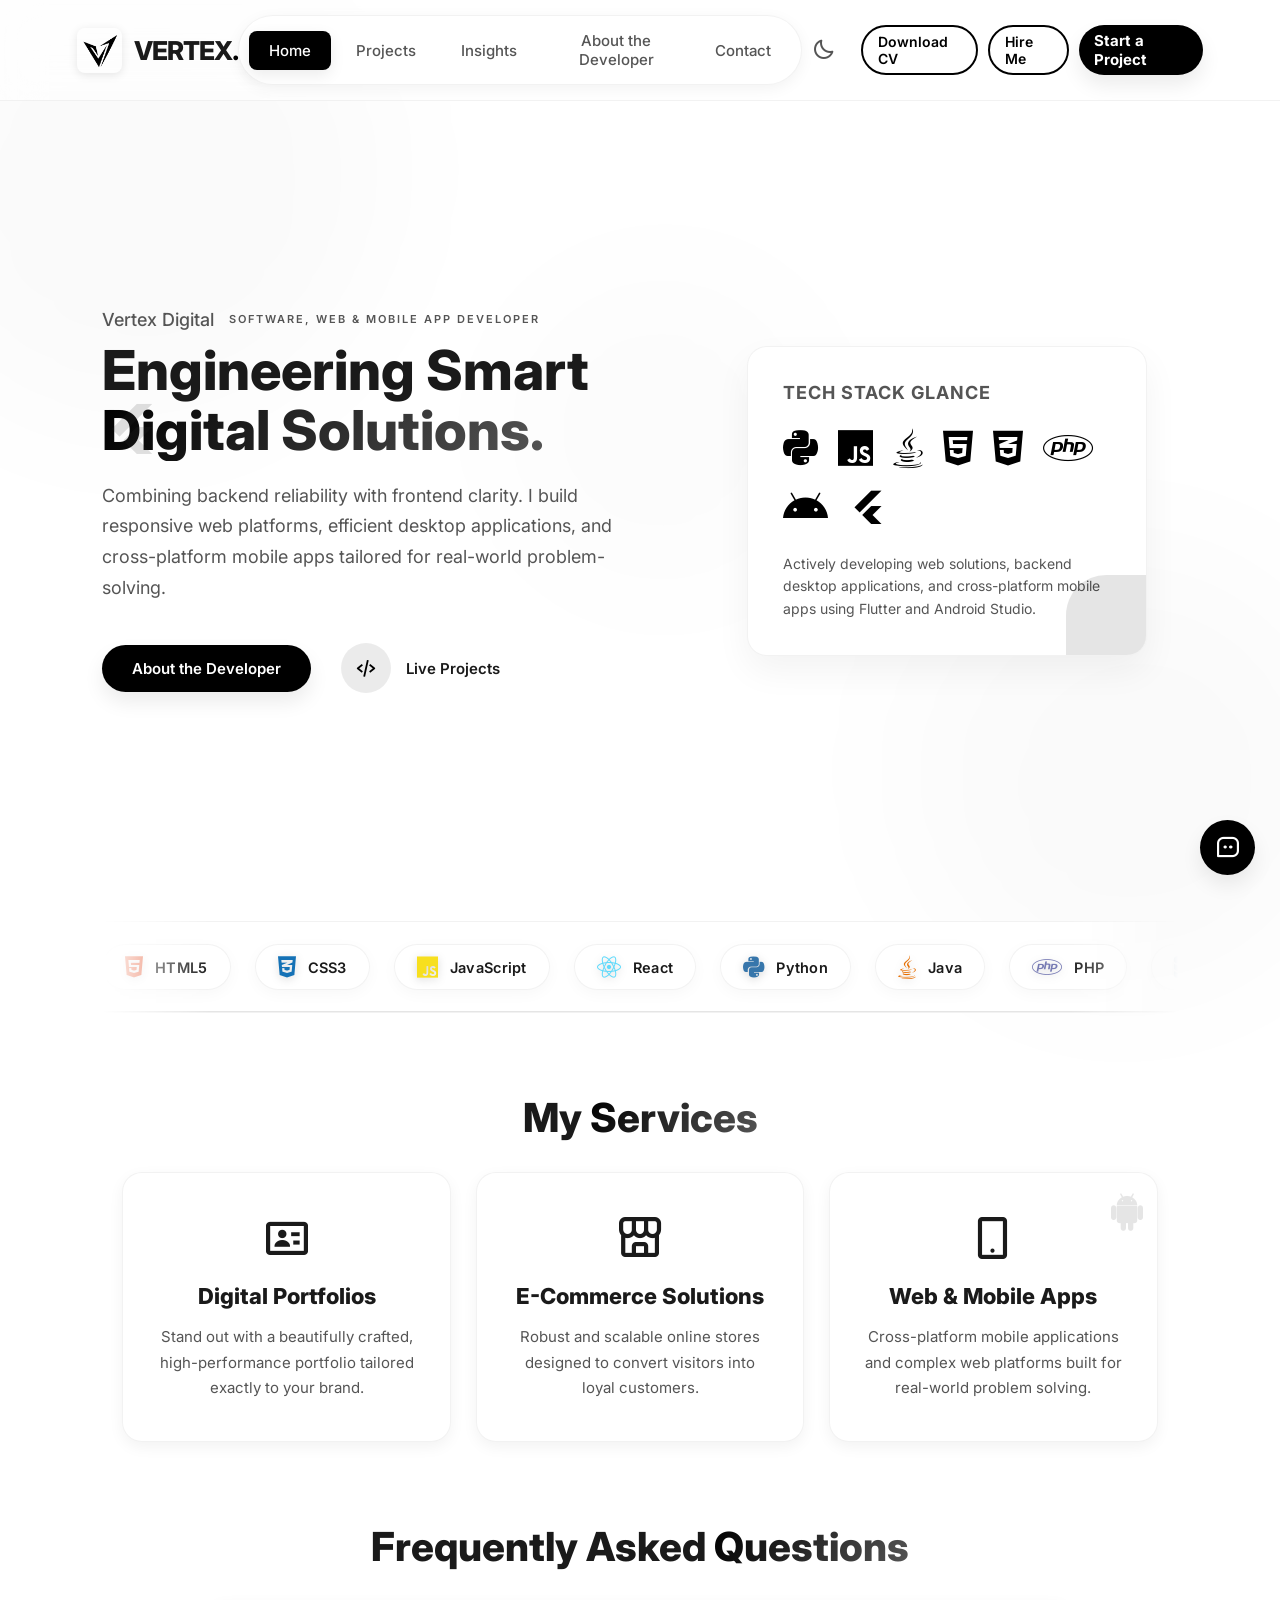
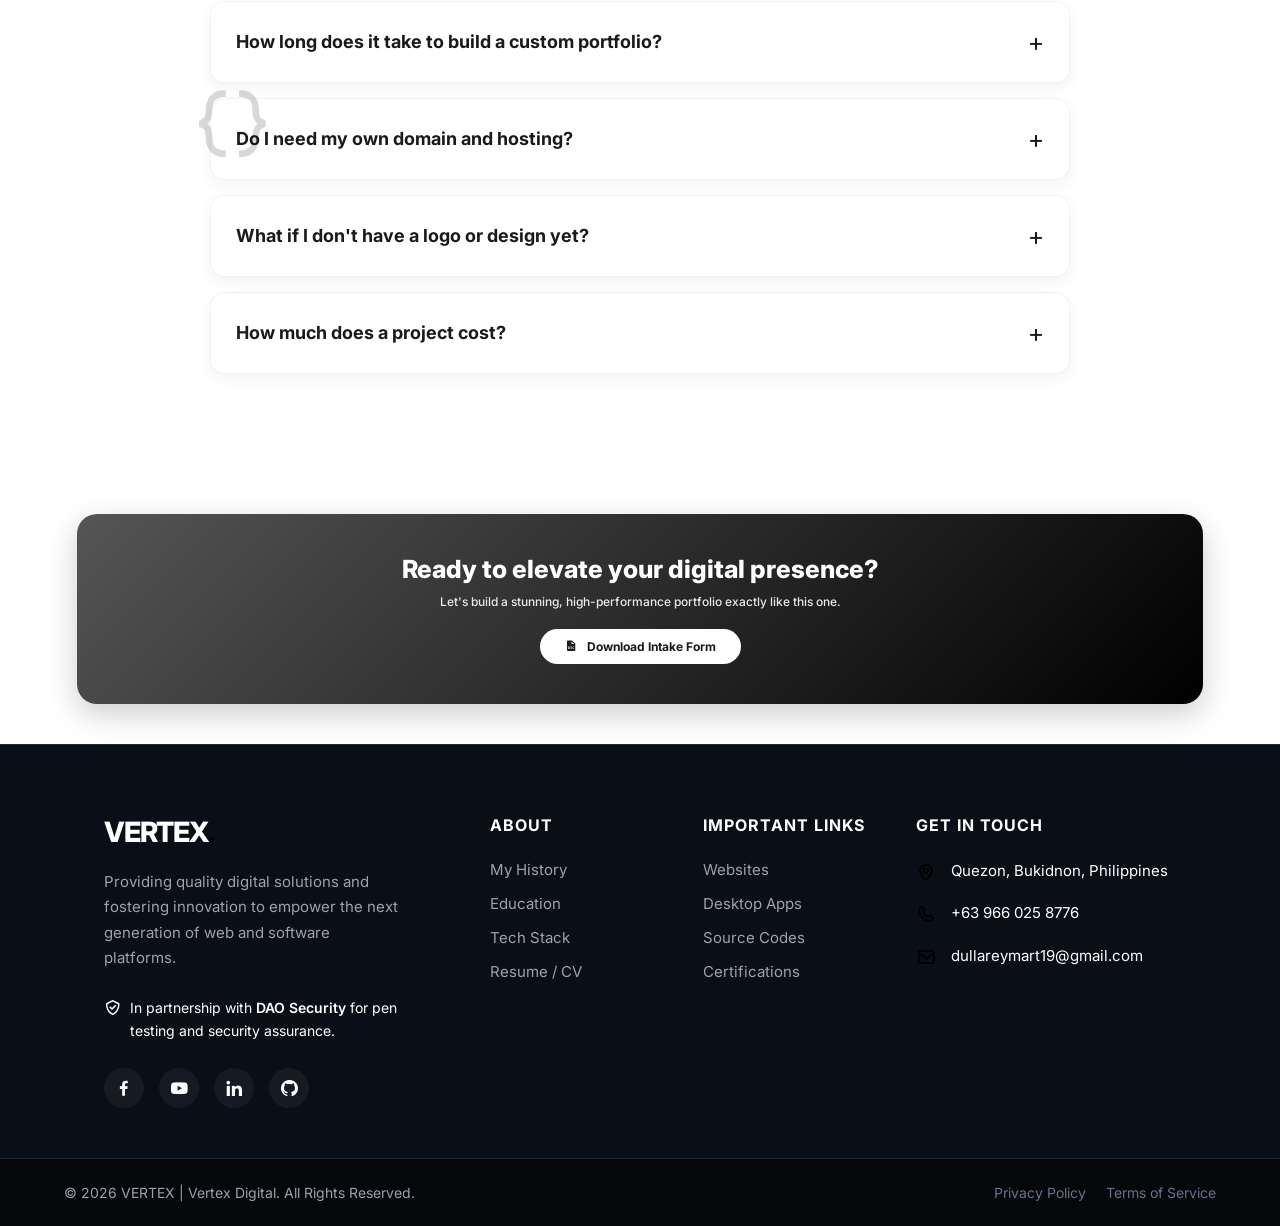
==== index.html @ 393d7529 "Enhance tech stack ticker marquee: frosted glass pills, edge gradient fade mask, hover pause and sca" ====
<!DOCTYPE html>
<html lang="en">
<head>
    <meta charset="UTF-8">
    <meta name="viewport" content="width=device-width, initial-scale=1.0">
    <title>VERTEX | Digital Portfolio</title>
    
    <!-- SEO & Open Graph Meta Tags -->
    <meta name="description" content="Vertex Digital is a Software, Full-Stack Web, and Mobile App Developer specializing in building smart digital solutions, responsive web platforms, cross-platform mobile apps, and efficient desktop applications.">
    <meta name="keywords" content="Software Developer, Full-Stack Web Developer, Mobile App Developer, Flutter, Android Studio, Web Developer, Freelance Developer, Vertex Digital, VERTEX, Philippines, Web Design">
    <meta property="og:title" content="VERTEX | Digital Portfolio">
    <meta property="og:description" content="Engineering Smart Digital Solutions. Hire Vertex Digital for web and software development.">
    <meta property="og:image" content="img/New-rebranded-loho.jpg">
    <meta property="og:type" content="website">

    <link rel="icon" type="image/png" href="img/rebranded-logo.png">
    <link rel="stylesheet" href="style.css">
    <link href='https://unpkg.com/boxicons@2.1.4/css/boxicons.min.css' rel='stylesheet'>
    <link rel="stylesheet" href="https://cdnjs.cloudflare.com/ajax/libs/font-awesome/6.0.0/css/all.min.css">
</head>
<body>
    <div class="bg-shape shape-left"></div>
    <div class="bg-shape shape-right"></div>
    <div class="bg-shape shape-center"></div>
    <header class="header">
        <div class="header-left">
            <div class="logo-box">
                <img src="img/rebranded-logo.png" alt="VERTEX logo" class="header-logo-img">
                <span class="logo">VERTEX<span>.</span></span>
            </div>
        </div>

        <nav class="tab-nav">
            <button class="tab-link active" data-target="home" onclick="switchTab('home', 'Home')">Home</button>
            
            <div class="dropdown-wrapper">
                <!-- Removed arrow down -->
                <button class="tab-link" data-target="projects" onclick="switchTab('projects', 'Projects')">Projects</button>
                <div class="dropdown-menu">
                    <a href="javascript:void(0);" onclick="switchTabAndScroll('projects', 'Projects', 'projects-web')"><i class='bx bx-globe'></i> Web Platforms</a>
                    <a href="javascript:void(0);" onclick="switchTabAndScroll('projects', 'Projects', 'projects-software')"><i class='bx bx-desktop'></i> Premium Software</a>
                    <a href="javascript:void(0);" onclick="switchTabAndScroll('projects', 'Projects', 'projects-apps')"><i class='bx bx-mobile'></i> Downloadable Apps</a>
                </div>
            </div>

            <button class="tab-link" data-target="insights" onclick="switchTab('insights', 'Insights')">Insights</button>
            
            <!-- Renamed to About the Developer & placed after Insights -->
            <button class="tab-link" data-target="portfolio" onclick="switchTab('portfolio', 'About the Developer')">About the Developer</button>
            
            <button class="tab-link" data-target="contact" onclick="switchTab('contact', 'Contact')">Contact</button>

            <!-- Mobile Only Links -->
            <a href="my-cv.pdf" download class="tab-link mobile-only">Download CV</a>
            <button class="tab-link mobile-only" data-target="contact" onclick="switchTab('contact', 'Contact')">Hire Me</button>
            <a href="Client_Intake_Form.doc" download class="tab-link mobile-only">Start a Project</a>
        </nav>
        
        <div id="mobile-page-title" class="mobile-page-title">Home</div>

        <div class="header-right" style="display: flex; align-items: center; gap: 15px;">
            <button id="theme-toggle" class="theme-btn" style="margin: 0;"><i class='bx bx-moon'></i></button>
            <div class="desktop-only desktop-flex">
                <a href="my-cv.pdf" download class="btn-outline download-btn" style="padding: 0.6rem 1.5rem; border-radius: 50px;">Download CV</a>
                <a href="javascript:void(0);" onclick="switchTab('contact', 'Contact')" class="btn-outline download-btn" style="padding: 0.6rem 1.5rem; border-radius: 50px;">Hire Me</a>
                <a href="Client_Intake_Form.doc" download class="btn-primary" style="padding: 0.6rem 1.5rem; border-radius: 50px; font-weight: 700;">Start a Project</a>
            </div>
            <button class="menu-toggle" id="menuToggle"><i class='bx bx-menu'></i></button>
        </div>
    </header>
    <main class="main-content">
        <!-- Decorative Floating Visuals -->
        <div class="floating-icon icon-1"><i class='bx bxl-flutter'></i></div>
        <div class="floating-icon icon-2"><i class='bx bxl-android'></i></div>
        <div class="floating-icon icon-3"><i class='bx bx-code-curly'></i></div>

        <!-- HOME TAB -->
        <section id="home" class="tab-content active">
            <div class="home-grid-wrapper">
                <div class="home-text">
                    <h3 class="static-intro">Vertex Digital <span class="logo-sub">Software, Web & Mobile App Developer</span></h3>
                    <h1>Engineering Smart <br><span class="text-highlight">Digital Solutions.</span></h1>
                    <p>Combining backend reliability with frontend clarity. I build responsive web platforms, efficient desktop applications, and cross-platform mobile apps tailored for real-world problem-solving.</p>
                    <div class="hero-actions">
                        <button class="btn-primary" onclick="switchTab('portfolio', 'About the Developer')">About the Developer</button>
                        <div class="play-btn-box" onclick="switchTab('projects', 'Projects')">
                            <div class="play-btn"><i class='bx bx-code-alt'></i></div>
                            <span>Live Projects</span>
                        </div>
                    </div>
                </div>
                <div class="home-hero-comp">
                    <div class="tech-stack-card">
                        <h4 class="card-heading">Tech Stack Glance</h4>
                        <div class="tech-icons">
                            <i class="fab fa-python"></i>
                            <i class="fab fa-js"></i>
                            <i class="fab fa-java"></i>
                            <i class="fab fa-html5"></i>
                            <i class="fab fa-css3-alt"></i>
                            <i class="fab fa-php"></i>
                            <i class="fab fa-android"></i>
                            <i class='bx bxl-flutter'></i>
                        </div>
                        <p>Actively developing web solutions, backend desktop applications, and cross-platform mobile apps using Flutter and Android Studio.</p>
                        <div class="card-accent"></div>
                    </div>
                </div>
            </div>
            <!-- TECH STACK MARQUEE -->
            <div class="tech-marquee-wrapper">
                <div class="marquee-track">
                    <div class="marquee-item"><i class="fab fa-html5" style="color: #E34F26;"></i> <span>HTML5</span></div>
                    <div class="marquee-item"><i class="fab fa-css3-alt" style="color: #1572B6;"></i> <span>CSS3</span></div>
                    <div class="marquee-item"><i class="fab fa-js" style="color: #F7DF1E;"></i> <span>JavaScript</span></div>
                    <div class="marquee-item"><i class="fab fa-react" style="color: #61DAFB;"></i> <span>React</span></div>
                    <div class="marquee-item"><i class="fab fa-python" style="color: #3776AB;"></i> <span>Python</span></div>
                    <div class="marquee-item"><i class="fab fa-java" style="color: #E76F00;"></i> <span>Java</span></div>
                    <div class="marquee-item"><i class="fab fa-php" style="color: #777BB4;"></i> <span>PHP</span></div>
                    <div class="marquee-item"><i class="fas fa-database" style="color: #4479A1;"></i> <span>MySQL</span></div>
                    <div class="marquee-item"><i class="bx bxl-flutter" style="color: #02569B;"></i> <span>Flutter</span></div>
                    <div class="marquee-item"><i class="fab fa-android" style="color: #3DDC84;"></i> <span>Android</span></div>
                    <div class="marquee-item"><i class="fas fa-fire" style="color: #FFA611;"></i> <span>Firebase</span></div>
                    <div class="marquee-item"><i class="fab fa-node-js" style="color: #68A063;"></i> <span>Node.js</span></div>
                    <div class="marquee-item"><i class="fab fa-git-alt" style="color: #F05032;"></i> <span>Git</span></div>
                    
                    <!-- DUPLICATE FOR SEAMLESS 100% INFINITE LOOP -->
                    <div class="marquee-item"><i class="fab fa-html5" style="color: #E34F26;"></i> <span>HTML5</span></div>
                    <div class="marquee-item"><i class="fab fa-css3-alt" style="color: #1572B6;"></i> <span>CSS3</span></div>
                    <div class="marquee-item"><i class="fab fa-js" style="color: #F7DF1E;"></i> <span>JavaScript</span></div>
                    <div class="marquee-item"><i class="fab fa-react" style="color: #61DAFB;"></i> <span>React</span></div>
                    <div class="marquee-item"><i class="fab fa-python" style="color: #3776AB;"></i> <span>Python</span></div>
                    <div class="marquee-item"><i class="fab fa-java" style="color: #E76F00;"></i> <span>Java</span></div>
                    <div class="marquee-item"><i class="fab fa-php" style="color: #777BB4;"></i> <span>PHP</span></div>
                    <div class="marquee-item"><i class="fas fa-database" style="color: #4479A1;"></i> <span>MySQL</span></div>
                    <div class="marquee-item"><i class="bx bxl-flutter" style="color: #02569B;"></i> <span>Flutter</span></div>
                    <div class="marquee-item"><i class="fab fa-android" style="color: #3DDC84;"></i> <span>Android</span></div>
                    <div class="marquee-item"><i class="fas fa-fire" style="color: #FFA611;"></i> <span>Firebase</span></div>
                    <div class="marquee-item"><i class="fab fa-node-js" style="color: #68A063;"></i> <span>Node.js</span></div>
                    <div class="marquee-item"><i class="fab fa-git-alt" style="color: #F05032;"></i> <span>Git</span></div>
                </div>
            </div>
            <!-- SERVICES SECTION -->
            <div style="margin-top: 8rem;">
                <h2 class="heading" style="text-align: center; margin-bottom: 3rem; font-size: 4rem;">My <span>Services</span></h2>
                <div class="services-grid">
                    <div class="service-card">
                        <i class='bx bx-id-card'></i>
                        <h3>Digital Portfolios</h3>
                        <p>Stand out with a beautifully crafted, high-performance portfolio tailored exactly to your brand.</p>
                    </div>
                    <div class="service-card">
                        <i class='bx bx-store-alt'></i>
                        <h3>E-Commerce Solutions</h3>
                        <p>Robust and scalable online stores designed to convert visitors into loyal customers.</p>
                    </div>
                    <div class="service-card">
                        <i class='bx bx-mobile-alt'></i>
                        <h3>Web & Mobile Apps</h3>
                        <p>Cross-platform mobile applications and complex web platforms built for real-world problem solving.</p>
                    </div>
                </div>
            </div>

            <!-- FAQ SECTION -->
            <div style="margin-top: 8rem; margin-bottom: 4rem;">
                <h2 class="heading" style="text-align: center; margin-bottom: 3rem; font-size: 4rem;">Frequently Asked <span>Questions</span></h2>
                <div class="faq-container">
                    <details class="faq-item">
                        <summary>How long does it take to build a custom portfolio?</summary>
                        <div class="faq-content">
                            Typically, a standard digital portfolio takes 1 to 2 weeks to complete. This timeline depends on the complexity of the design and how quickly you can provide your content and assets (like logos and project photos).
                        </div>
                    </details>
                    <details class="faq-item">
                        <summary>Do I need my own domain and hosting?</summary>
                        <div class="faq-content">
                            Not necessarily! I can handle the full technical setup for you, including registering a domain and deploying your site. If you already have hosting, I can also hand over the source code or deploy it there.
                        </div>
                    </details>
                    <details class="faq-item">
                        <summary>What if I don't have a logo or design yet?</summary>
                        <div class="faq-content">
                            No problem at all! I offer UI/UX design services and can help craft a minimal, modern brand identity for you as part of the package before we start coding.
                        </div>
                    </details>
                    <details class="faq-item">
                        <summary>How much does a project cost?</summary>
                        <div class="faq-content">
                            Every project is unique. Once you download and fill out the Client Intake Form, I'll provide a transparent, customized quote based on your specific needs, features, and timeline.
                        </div>
                    </details>
                </div>
            </div>
        </section>

        <!-- ABOUT THE DEVELOPER TAB -->
        <section id="portfolio" class="tab-content">
            <div class="section-header">
                <h2 class="heading">About the <span>Developer</span></h2>
                <p>A look into my skills and educational background.</p>
            </div>
            <div class="about-grid" id="portfolio-about">
                <div class="about-img-box">
                    <div class="image-blob-bg"></div>
                    <img src="img/profile.jpg" alt="Vertex Digital">
                    <div class="sticker badge-dev"><i class='bx bx-mobile'></i> Mobile Dev</div>
                </div>
                <div class="about-text">
                    <h3>Vertex Digital <br><span>Software, Full-Stack Web & Mobile App Developer | IT Student</span></h3>
                    <p>I am currently a proud student at <b>Torres Capitol College (TCC)</b>. My journey into tech began with simple coding challenges and has evolved into building full-scale applications.</p>
                    <p>Beyond the code, I am a problem solver at heart. Whether it's debugging a complex algorithm or refining a pixel-perfect user interface, I enjoy the process of continuous improvement.</p>
                    

                    
                    <div style="display: flex; gap: 15px; flex-wrap: wrap; margin-bottom: 2rem;"><button class="btn-primary" onclick="openModal('gallery-modal')"><i class='bx bx-photo-album'></i> View Photo Gallery</button><a href="my-cv.pdf" download class="btn-outline" style="padding: 1.2rem 2.5rem; display: inline-flex; align-items: center; gap: 8px; font-weight: 600; border-radius: 50px;"><i class='bx bx-download'></i> Download CV</a></div>

                    <div class="skills-grid" id="portfolio-skills">
                        <div class="skill-card animate-on-scroll"><i class="fab fa-html5"></i><h4>HTML/CSS</h4></div>
                        <div class="skill-card animate-on-scroll"><i class="fab fa-js"></i><h4>JavaScript & React</h4></div>
                        <div class="skill-card animate-on-scroll"><i class="fab fa-python"></i><h4>Python</h4></div>
                        <div class="skill-card animate-on-scroll"><i class="fab fa-java"></i><h4>Java</h4></div>
                        <div class="skill-card animate-on-scroll"><i class="fab fa-php"></i><h4>PHP</h4></div>
                        <div class="skill-card animate-on-scroll"><i class="fas fa-database"></i><h4>MySQL & Firebase</h4></div>
                        <div class="skill-card animate-on-scroll"><i class="fas fa-laptop-code"></i><h4>Android Studio & VS Code</h4></div>
                        <div class="skill-card animate-on-scroll"><i class="bx bxl-flutter"></i><h4>Flutter / Dart</h4></div>
                        <div class="skill-card animate-on-scroll"><i class="bx bxl-android"></i><h4>Android / Kotlin</h4></div>
                        <div class="skill-card animate-on-scroll"><i class="fab fa-swift"></i><h4>React Native</h4></div>
                    </div>

                    <!-- CERTIFICATIONS SECTION (Aligned neatly under the bio/skills) -->
                    <div class="certifications-section" id="portfolio-certs">
                        <h3 class="cert-heading" onclick="toggleCertificates()" style="cursor: pointer; display: flex; align-items: center; gap: 10px;">
                            <span>Certificates</span>
                            <i class='bx bx-chevron-down' id="cert-toggle-icon" style="font-size: 2rem; transition: transform 0.3s;"></i>
                        </h3>
                        <div class="cert-grid" id="cert-grid-container" style="display: none;">
                            <div class="cert-card animate-on-scroll" onclick="openModal('cert-devcon-modal')" style="cursor: pointer;">
                                <div class="cert-img-wrapper">
                                    <img src="img/devcon.jpg" alt="DEVCON Bits of Light" loading="lazy">
                                </div>
                                <div class="cert-info">
                                    <h4>DEVCON Bits of Light</h4>
                                    <p>Frontend Forge Workshop</p>
                                </div>
                            </div>
                            <div class="cert-card animate-on-scroll" onclick="openModal('cert-ict-modal')" style="cursor: pointer;">
                                <div class="cert-img-wrapper">
                                    <img src="img/ICT-Days.jpg" alt="ICT Days Certificate" loading="lazy">
                                </div>
                                <div class="cert-info">
                                    <h4>ICT Days</h4>
                                    <p>Information & Communications Technology</p>
                                </div>
                            </div>
                            <div class="cert-card animate-on-scroll" onclick="openModal('cert-seminar-modal')" style="cursor: pointer;">
                                <div class="cert-img-wrapper">
                                    <img src="img/Seminar-Workshop 2026 E-Certificate.jpg" alt="Seminar Workshop 2026" loading="lazy">
                                </div>
                                <div class="cert-info">
                                    <h4>Seminar & Workshop 2026</h4>
                                    <p>Technical Skills Development</p>
                                </div>
                            </div>
                            <div class="cert-card animate-on-scroll" onclick="openModal('cert-packet-tracer-modal')" style="cursor: pointer;">
                                <div class="cert-img-wrapper">
                                    <img src="img/packet-tracer.png" alt="Getting Started with Cisco Packet Tracer" loading="lazy">
                                </div>
                                <div class="cert-info">
                                    <h4>Cisco Packet Tracer</h4>
                                    <p>Networking Academy</p>
                                </div>
                            </div>
                        </div>
                    </div>

                </div>
            </div>
            <!-- GITHUB STATS SECTION -->
            <div class="github-stats-section" style="margin-top: 4rem;">
                <h3 class="heading" style="font-size: 2.5rem; margin-bottom: 2rem;">GitHub <span>Activity</span></h3>
                <div class="github-card" style="background: var(--card-bg); padding: 2rem; border-radius: 15px; border: 1px solid var(--border-color); text-align: center;">
                    <img src="https://ghchart.rshah.org/219150/dullareymart19webde" alt="dullareymart19webde's Github chart" style="width: 100%; max-width: 800px; border-radius: 8px;" />
                    <div style="margin-top: 1.5rem; display: flex; justify-content: center; gap: 15px; flex-wrap: wrap;">
                        <img src="https://github-readme-stats.vercel.app/api?username=dullareymart19webde&show_icons=true&theme=transparent&hide_border=true&title_color=fff&text_color=ccc" alt="GitHub Stats" style="height: 150px; background: var(--bg-color); border-radius: 10px; padding: 10px; border: 1px solid var(--border-color);" />
                        <img src="https://github-readme-stats.vercel.app/api/top-langs/?username=dullareymart19webde&layout=compact&theme=transparent&hide_border=true&title_color=fff&text_color=ccc" alt="Top Languages" style="height: 150px; background: var(--bg-color); border-radius: 10px; padding: 10px; border: 1px solid var(--border-color);" />
                    </div>
                </div>
            </div>

        </section>

        <!-- PROJECTS TAB -->
        <section id="projects" class="tab-content">
            <div class="section-header">
                <h2 class="heading">My <span>Projects</span></h2>
                <p>A unified look at my live web platforms, premium software, and upcoming apps.</p>
            </div>

            <!-- Category: Web Platforms -->
            <div class="category-heading-container" id="projects-web">
                <h3 class="category-heading">Web Platforms</h3>
            </div>
            <div class="projects-container" style="margin-bottom: 5rem;">
                <div class="project-card animate-on-scroll">
                    <div class="badge-ongoing">ONGOING</div>
                    <div class="img-wrapper"><img src="img/mts-logo.png" alt="Mindanaw Tribal School" loading="lazy"></div>
                    <div class="project-info">
                        <h4>Mindanaw Tribal School (MTS)</h4>
                        <p>An ongoing web platform developed for the Mindanaw Tribal School, focusing on preserving cultural heritage while providing modern educational resources.</p>
                        <a href="#" target="_blank" class="view-link">
                            Visit Live Project <i class='bx bx-link-external'></i>
                        </a>
                    </div>
                </div>
                <div class="project-card animate-on-scroll">
                    <div class="img-wrapper"><img src="img/evote.png" alt="Online Voting System" loading="lazy"></div>
                    <div class="project-info">
                        <h4>Online Voting System (E-Vote)</h4>
                        <p>A secure, fully functional web-based electronic voting platform. Designed to handle user authentication and reliable vote casting.</p>
                        <a href="http://official-evote.rf.gd" target="_blank" class="view-link">
                            Visit Live Project <i class='bx bx-link-external'></i>
                        </a>
                    </div>
                </div>
                <div class="project-card animate-on-scroll">
                    <div class="img-wrapper"><img src="img/el-roi.png" alt="El Roi Christian Academy" loading="lazy"></div>
                    <div class="project-info">
                        <h4>El Roi Christian Academy (ERCA)</h4>
                        <p>An official web platform developed for El Roi Christian Academy, providing information on educational programs, admissions, and the latest updates for students and parents.</p>
                        <a href="http://elroichristianacademy.com" target="_blank" class="view-link">
                            Visit Live Project <i class='bx bx-link-external'></i>
                        </a>
                    </div>
                </div>
                <div class="project-card animate-on-scroll">
                    <div class="badge-ongoing" style="background: linear-gradient(135deg, var(--accent-color), var(--main-light));">NEW</div>
                    <div class="img-wrapper" style="background: var(--card-bg); padding: 0;"><img src="img/cafe-preorder.jpg" alt="Cafe Pre-Ordering System" loading="lazy" style="object-fit: cover;"></div>
                    <div class="project-info">
                        <h4>Cafe & Restaurant Pre-Ordering System</h4>
                        <p>An advanced Pre-Ordering System built with Next.js, featuring a beautiful UI for browsing menus, managing cart states, and processing advance orders seamlessly.</p>
                        <a href="javascript:void(0);" onclick="openModal('project-cafe-modal')" class="view-link">
                            View Details <i class='bx bx-window-open'></i>
                        </a>
                    </div>
                </div>
            </div>

            <!-- Category: Premium Software -->
            <div class="category-heading-container" id="projects-software">
                <h3 class="category-heading">Premium Software</h3>
            </div>
            <div class="shop-grid" style="margin-bottom: 5rem;">
                <!-- Product 1 -->
                <div class="shop-item animate-on-scroll">
                    <div class="badge-pro">PRO & MOBILE</div>
                    <div class="shop-content" style="padding-top: 4.5rem;">
                        <h3 class="shop-title">PadMaster</h3>
                        <p class="shop-desc">A robust, cloud-powered productivity application. Access your workspace from anywhere via the Web Edition or take it on the go with the cross-platform Mobile Edition featuring seamless synchronization.</p>

                        <div class="shop-footer">
                            <div class="shop-price">Inquire<span></span></div>
                            <button class="btn-purchase" onclick="purchaseInquiry('PadMaster')">
                                <i class='bx bx-cart-add'></i> Contact Me
                            </button>
                        </div>
                    </div>
                </div>

                <!-- Product 2 -->
                <div class="shop-item animate-on-scroll">
                    <div class="badge-pro">AI ENGINE</div>
                    <div class="shop-content" style="padding-top: 4.5rem;">
                        <h3 class="shop-title">Offline AI Engine (VAI)</h3>
                        <p class="shop-desc">A powerful, privacy-first Artificial Intelligence agent that runs entirely on your local machine. Lightning-fast responses and advanced data processing without needing an internet connection.</p>

                        <div class="shop-footer">
                            <div class="shop-price">Inquire<span></span></div>
                            <button class="btn-purchase" onclick="purchaseInquiry('Offline AI Engine (VAI)')">
                                <i class='bx bx-cart-add'></i> Contact Me
                            </button>
                        </div>
                    </div>
                </div>
            </div>

            <!-- Category: Downloadable Apps -->
            <div class="category-heading-container" id="projects-apps">
                <h3 class="category-heading">Downloadable Apps</h3>
            </div>
            <div class="shop-grid" style="margin-bottom: 3rem;">
                <!-- Product 1: dexTer -->
                <div class="shop-item animate-on-scroll">
                    <div class="badge-pro">ONLINE AI</div>
                    <div class="shop-img-box" style="padding: 2rem; background: var(--bg-color);">
                        <img src="img/dexter_logo.png" alt="dexTer (Online AI)" loading="lazy" style="object-fit: contain; width: 100%; height: 100%; border-radius: 22.5%; box-shadow: var(--shadow);">
                    </div>
                    <div class="shop-content">
                        <h3 class="shop-title">dexTer (Online AI)</h3>
                        <p class="shop-desc">A smart online AI companion designed for complex tasks and quick answers.</p>
                        <a href="https://www.mediafire.com/file/7enzkcjvcoiu1d9/Dexter_by_Rey_Mart_Dulla.apk/file" target="_blank" class="btn-primary" style="margin-top: 1.5rem; display: block; text-align: center; border-radius: 8px;">
                            <i class='bx bx-download'></i> Download APK
                        </a>
                    </div>
                </div>

                <!-- Product 2: Chatbuddy -->
                <div class="shop-item animate-on-scroll">
                    <div class="badge-pro">OFFLINE AI</div>
                    <div class="shop-img-box" style="padding: 2rem; background: var(--bg-color);">
                        <img src="img/Chatbuddy_logo_nobg.png" alt="Chatbuddy (Offline AI)" loading="lazy" style="object-fit: contain; width: 100%; height: 100%; border-radius: 22.5%; box-shadow: var(--shadow);">
                    </div>
                    <div class="shop-content">
                        <h3 class="shop-title">Chatbuddy (Offline AI)</h3>
                        <p class="shop-desc">Your reliable offline AI assistant. Fast and always available without an internet connection.</p>
                        <a href="https://www.mediafire.com/file/sfsu7b8q8u95v06/Chatbuddy_Offline_AI.apk/file" target="_blank" class="btn-primary" style="margin-top: 1.5rem; display: block; text-align: center; border-radius: 8px;">
                            <i class='bx bx-download'></i> Download APK
                        </a>
                    </div>
                </div>

                <!-- Product 3: Atmos AI -->
                <div class="shop-item animate-on-scroll">
                    <div class="badge-pro">AI ENGINE</div>
                    <div class="shop-img-box" style="padding: 2rem; background: var(--bg-color);">
                        <img src="img/atmos_logo_nobg.png" alt="Atmos AI" loading="lazy" style="object-fit: contain; width: 100%; height: 100%; border-radius: 22.5%; box-shadow: var(--shadow);">
                    </div>
                    <div class="shop-content">
                        <h3 class="shop-title">Atmos AI</h3>
                        <p class="shop-desc">An advanced AI application designed for optimal performance and intelligent processing.</p>
                        <a href="https://www.mediafire.com/file/0p3dyner7td3kiw/Atmos_AI.apk/file" target="_blank" class="btn-primary" style="margin-top: 1.5rem; display: block; text-align: center; border-radius: 8px;">
                            <i class='bx bx-download'></i> Download APK
                        </a>
                    </div>
                </div>
            </div>
        </section>


        <!-- INSIGHTS TAB -->
        <section id="insights" class="tab-content">
            <div class="section-header">
                <h2 class="heading">Tech <span>Insights</span></h2>
                <p>Thoughts, tutorials, and my journey in software development.</p>
            </div>
            
            <div style="position: relative; margin-top: 3rem;">
                <div style="position: absolute; top: 0; left: 0; width: 100%; height: 100%; z-index: 10; display: flex; align-items: center; justify-content: center; background: rgba(0,0,0,0.6); backdrop-filter: blur(8px); border-radius: 15px;">
                    <div style="background: var(--card-bg); padding: 1.5rem 3rem; border-radius: 50px; border: 2px solid var(--main-color); box-shadow: 0 10px 30px rgba(0,0,0,0.5);">
                        <h3 style="color: var(--text-color); font-size: 2rem; margin: 0; display: flex; align-items: center; gap: 10px;">
                            <i class='bx bx-loader-alt bx-spin' style="color: var(--main-color);"></i> Updating...
                        </h3>
                    </div>
                </div>
                <div class="blog-grid" style="display: grid; grid-template-columns: repeat(auto-fit, minmax(300px, 1fr)); gap: 2rem;">
                <div class="blog-card" style="background: var(--card-bg); border-radius: 15px; overflow: hidden; border: 1px solid var(--border-color); transition: transform 0.3s; cursor: pointer;">
                    <div style="height: 200px; background: url('img/profile.jpg') center/cover;"></div>
                    <div style="padding: 2rem;">
                        <span style="color: var(--main-color); font-size: 0.9rem; font-weight: 600;">WEB DEVELOPMENT</span>
                        <h3 style="margin: 1rem 0;">Why Next.js is the Future of React Applications</h3>
                        <p style="color: var(--text-color); opacity: 0.8; margin-bottom: 1.5rem;">Exploring the benefits of Server-Side Rendering and static site generation in modern web apps.</p>
                        <a href="javascript:void(0);" style="color: var(--main-color); text-decoration: none; font-weight: 600; display: inline-flex; align-items: center; gap: 5px;">Read More <i class='bx bx-right-arrow-alt'></i></a>
                    </div>
                </div>
                
                <div class="blog-card" style="background: var(--card-bg); border-radius: 15px; overflow: hidden; border: 1px solid var(--border-color); transition: transform 0.3s; cursor: pointer;">
                    <div style="height: 200px; background: linear-gradient(45deg, #1f4037, #99f2c8);"></div>
                    <div style="padding: 2rem;">
                        <span style="color: var(--main-color); font-size: 0.9rem; font-weight: 600;">AI & MACHINE LEARNING</span>
                        <h3 style="margin: 1rem 0;">Building an Offline AI Engine (VAI)</h3>
                        <p style="color: var(--text-color); opacity: 0.8; margin-bottom: 1.5rem;">The challenges and breakthroughs of creating a privacy-first AI agent running locally.</p>
                        <a href="javascript:void(0);" style="color: var(--main-color); text-decoration: none; font-weight: 600; display: inline-flex; align-items: center; gap: 5px;">Read More <i class='bx bx-right-arrow-alt'></i></a>
                    </div>
                </div>

                <div class="blog-card" style="background: var(--card-bg); border-radius: 15px; overflow: hidden; border: 1px solid var(--border-color); transition: transform 0.3s; cursor: pointer;">
                    <div style="height: 200px; background: linear-gradient(45deg, #2193b0, #6dd5ed);"></div>
                    <div style="padding: 2rem;">
                        <span style="color: var(--main-color); font-size: 0.9rem; font-weight: 600;">MOBILE DEV</span>
                        <h3 style="margin: 1rem 0;">Cross-Platform Mobile Apps with Flutter</h3>
                        <p style="color: var(--text-color); opacity: 0.8; margin-bottom: 1.5rem;">How I use Flutter to deliver seamless mobile experiences on both iOS and Android simultaneously.</p>
                        <a href="javascript:void(0);" style="color: var(--main-color); text-decoration: none; font-weight: 600; display: inline-flex; align-items: center; gap: 5px;">Read More <i class='bx bx-right-arrow-alt'></i></a>
                    </div>
                </div>
            </div>
            </div>
        </section>

        <!-- CONTACT TAB -->
        <section id="contact" class="tab-content">
            <div class="section-header">
                <h2 class="heading">Get In <span>Touch</span></h2>
                <p>Have a project in mind or want to collaborate? Send me a message.</p>
            </div>
            <div class="contact-container">
                <form id="contactForm" action="https://formspree.io/f/xgoppbel" method="POST" class="contact-form">
                    <div class="input-box">
                        <div class="input-group">
                            <label for="name">Full Name</label>
                            <input type="text" id="name" name="name" placeholder="John Doe" required>
                        </div>
                        <div class="input-group">
                            <label for="email">Email Address</label>
                            <input type="email" id="email" name="email" placeholder="john@example.com" required>
                        </div>
                    </div>
                    <div class="input-box">
                        <div class="input-group" style="width: 100%;">
                            <label for="subject">Email Subject</label>
                            <input type="text" id="subject" name="subject" placeholder="Project Inquiry" required>
                        </div>
                    </div>
                    <div class="input-group" style="width: 100%;">
                        <label for="message">Your Message</label>
                        <textarea id="message" name="message" cols="30" rows="10" placeholder="Hello Vertex Digital, I would like to discuss..." required></textarea>
                    </div>
                    <button type="submit" id="submitBtn" class="btn-primary" style="margin-top: 1.5rem;">Send Message</button>
                    <div id="formMessage"></div>
                </form>
            </div>
        </section>
    </main>

        <!-- HIRE ME CTA BANNER -->
    <section class="cta-banner" style="background: linear-gradient(135deg, var(--accent-color), var(--main-color)); padding: 4rem 2rem; text-align: center; border-radius: 2rem; margin: 4rem 6%; color: var(--bg-color); box-shadow: 0 10px 30px rgba(0,0,0,0.2); position: relative; overflow: hidden;">
        <h2 style="font-size: 2.5rem; font-weight: 800; margin-bottom: 1rem; color: var(--bg-color);">Ready to elevate your digital presence?</h2>
        <p style="font-size: 1.2rem; font-weight: 500; margin-bottom: 2rem; opacity: 0.9; color: var(--bg-color);">Let's build a stunning, high-performance portfolio exactly like this one.</p>
        <a href="Client_Intake_Form.doc" download class="btn-outline" style="background: var(--bg-color); color: var(--text-color); border: none; padding: 1rem 2.5rem; font-size: 1.2rem; font-weight: 700; display: inline-flex; align-items: center; gap: 10px;">
            <i class='bx bxs-file-doc'></i> Download Intake Form
        </a>
    </section>

    <footer class="mega-footer">
        <div class="footer-container">
            <div class="footer-col brand-col">
                <div class="footer-logo">
                    <span class="logo">VERTEX<span>.</span></span>
                </div>
                <p>Providing quality digital solutions and fostering innovation to empower the next generation of web and software platforms.</p>
                <p style="margin-top: 1.5rem; font-size: 1.4rem; display: flex; align-items: flex-start; gap: 8px;">
                    <i class='bx bx-check-shield' style="font-size: 1.8rem; color: #ffffff; margin-top: 2px;"></i>
                    <span style="color: #ffffff !important;">In partnership with <a href="https://daosecurity.onrender.com" target="_blank" style="color: #ffffff !important; font-weight: 600; text-decoration: none;">DAO Security</a> for pen testing and security assurance.</span>
                </p>
                <div class="footer-socials">
                    <a href="https://www.facebook.com/profile.php?id=61594969979712" target="_blank"><i class='bx bxl-facebook'></i></a>
                    <a href="#"><i class='bx bxl-youtube'></i></a>
                    <a href="#"><i class='bx bxl-linkedin'></i></a>
                    <a href="https://github.com/dullareymart19webde" target="_blank"><i class='bx bxl-github'></i></a>
                </div>
            </div>
            <div class="footer-col">
                <h4>About</h4>
                <ul>
                    <li><a href="javascript:void(0);" onclick="switchTab('portfolio', 'About the Developer')">My History</a></li>
                    <li><a href="javascript:void(0);" onclick="switchTab('portfolio', 'About the Developer')">Education</a></li>
                    <li><a href="javascript:void(0);" onclick="switchTab('portfolio', 'About the Developer')">Tech Stack</a></li>
                    <li><a href="my-cv.pdf" download>Resume / CV</a></li>
                </ul>
            </div>
            <div class="footer-col">
                <h4>Important Links</h4>
                <ul>
                    <li><a href="javascript:void(0);" onclick="switchTabAndScroll('projects', 'Projects', 'projects-web')">Websites</a></li>
                    <li><a href="javascript:void(0);" onclick="switchTabAndScroll('projects', 'Projects', 'projects-software')">Desktop Apps</a></li>
                    <li><a href="https://github.com/dullareymart19webde" target="_blank">Source Codes</a></li>
                    <li><a href="javascript:void(0);" onclick="switchTabAndScroll('portfolio', 'About the Developer', 'portfolio-certs'); toggleCertificates();">Certifications</a></li>
                </ul>
            </div>
            <div class="footer-col contact-col">
                <h4>Get In Touch</h4>
                <ul>
                    <li>
                        <i class='bx bx-map'></i>
                        <span>Quezon, Bukidnon, Philippines</span>
                    </li>
                    <li>
                        <i class='bx bx-phone'></i>
                        <span>+63 966 025 8776</span>
                    </li>
                    <li>
                        <i class='bx bx-envelope'></i>
                        <span>dullareymart19@gmail.com</span>
                    </li>
                </ul>
            </div>
        </div>
        <div class="footer-bottom">
            <p>&copy; 2026 VERTEX | Vertex Digital. All Rights Reserved.</p>
            <div class="footer-bottom-links">
                <a href="javascript:void(0);" onclick="openModal('privacy-modal')">Privacy Policy</a>
                <a href="javascript:void(0);" onclick="openModal('terms-modal')">Terms of Service</a>
            </div>
        </div>
    </footer>

        <!-- Project Modals -->
        <!-- CASE STUDY MODALS -->
    <div id="cs-evote-modal" class="modal-overlay">
        <div class="modal-content" style="max-width: 800px; text-align: left;">
            <button class="close-btn" onclick="closeModal('cs-evote-modal')"><i class='bx bx-x'></i></button>
            <div class="project-details">
                <img src="img/evote.png" alt="E-Vote Case Study" style="width: 100%; border-radius: 12px; margin-bottom: 25px; box-shadow: 0 10px 30px rgba(0,0,0,0.1);">
                <span style="color: var(--main-color); font-weight: 700; font-size: 1.2rem; letter-spacing: 2px; text-transform: uppercase;">Web Platform</span>
                <h2 style="font-size: 3rem; margin-top: 5px;">Online Voting System (E-Vote)</h2>
                
                <div style="margin-top: 2rem; display: grid; gap: 2rem;">
                    <div>
                        <h4 style="font-size: 1.8rem; color: var(--text-color); margin-bottom: 10px;"><i class='bx bx-target-lock' style="color: var(--main-color);"></i> The Problem</h4>
                        <p style="opacity: 0.8; font-size: 1.5rem; line-height: 1.6;">Traditional voting methods are often prone to human error, lengthy manual counting, and low participation rates due to physical constraints. Organizations needed a secure, remote way to conduct elections transparently.</p>
                    </div>
                    <div>
                        <h4 style="font-size: 1.8rem; color: var(--text-color); margin-bottom: 10px;"><i class='bx bx-bulb' style="color: var(--main-color);"></i> The Solution</h4>
                        <p style="opacity: 0.8; font-size: 1.5rem; line-height: 1.6;">I architected a full-stack digital voting platform with secure user authentication, real-time dashboard analytics, and encrypted vote casting mechanisms. The system ensures each user can only vote once, maintaining absolute integrity.</p>
                    </div>
                    <div>
                        <h4 style="font-size: 1.8rem; color: var(--text-color); margin-bottom: 10px;"><i class='bx bx-code-block' style="color: var(--main-color);"></i> Technologies Used</h4>
                        <div style="display: flex; gap: 10px; flex-wrap: wrap; margin-top: 10px;">
                            <span style="background: var(--bg-color); border: 1px solid var(--border-color); padding: 5px 15px; border-radius: 50px; font-size: 1.2rem; font-weight: 600;"><i class='fab fa-php'></i> PHP / MySQL</span>
                            <span style="background: var(--bg-color); border: 1px solid var(--border-color); padding: 5px 15px; border-radius: 50px; font-size: 1.2rem; font-weight: 600;"><i class='fab fa-js'></i> JavaScript</span>
                            <span style="background: var(--bg-color); border: 1px solid var(--border-color); padding: 5px 15px; border-radius: 50px; font-size: 1.2rem; font-weight: 600;"><i class='fab fa-css3-alt'></i> Tailwind CSS</span>
                        </div>
                    </div>
                </div>
            </div>
        </div>
    </div>

    <div id="cs-padmaster-modal" class="modal-overlay">
        <div class="modal-content" style="max-width: 800px; text-align: left;">
            <button class="close-btn" onclick="closeModal('cs-padmaster-modal')"><i class='bx bx-x'></i></button>
            <div class="project-details">
                <div style="background: linear-gradient(45deg, #1e293b, #0f172a); padding: 4rem 2rem; border-radius: 12px; text-align: center; margin-bottom: 25px;">
                    <h1 style="color: #fff; font-size: 4rem;">PadMaster <i class='bx bx-cloud' style="color: #60a5fa;"></i></h1>
                </div>
                <span style="color: var(--main-color); font-weight: 700; font-size: 1.2rem; letter-spacing: 2px; text-transform: uppercase;">Premium Software</span>
                <h2 style="font-size: 3rem; margin-top: 5px;">PadMaster Cloud Productivity</h2>
                
                <div style="margin-top: 2rem; display: grid; gap: 2rem;">
                    <div>
                        <h4 style="font-size: 1.8rem; color: var(--text-color); margin-bottom: 10px;"><i class='bx bx-target-lock' style="color: var(--main-color);"></i> The Problem</h4>
                        <p style="opacity: 0.8; font-size: 1.5rem; line-height: 1.6;">Professionals and students struggle with fragmented notes across different devices. Most free tools lack cross-platform synchronization or feel bloated with unnecessary features.</p>
                    </div>
                    <div>
                        <h4 style="font-size: 1.8rem; color: var(--text-color); margin-bottom: 10px;"><i class='bx bx-bulb' style="color: var(--main-color);"></i> The Solution</h4>
                        <p style="opacity: 0.8; font-size: 1.5rem; line-height: 1.6;">PadMaster is a meticulously crafted productivity application designed for speed. It features an ultra-responsive UI, seamless cloud synchronization via Firebase, and both a Desktop and Mobile version. Write once, access anywhere.</p>
                    </div>
                    <div>
                        <h4 style="font-size: 1.8rem; color: var(--text-color); margin-bottom: 10px;"><i class='bx bx-code-block' style="color: var(--main-color);"></i> Technologies Used</h4>
                        <div style="display: flex; gap: 10px; flex-wrap: wrap; margin-top: 10px;">
                            <span style="background: var(--bg-color); border: 1px solid var(--border-color); padding: 5px 15px; border-radius: 50px; font-size: 1.2rem; font-weight: 600;"><i class='bx bxl-flutter'></i> Flutter / Dart</span>
                            <span style="background: var(--bg-color); border: 1px solid var(--border-color); padding: 5px 15px; border-radius: 50px; font-size: 1.2rem; font-weight: 600;"><i class='fas fa-database'></i> Firebase</span>
                            <span style="background: var(--bg-color); border: 1px solid var(--border-color); padding: 5px 15px; border-radius: 50px; font-size: 1.2rem; font-weight: 600;"><i class='bx bxl-react'></i> React.js</span>
                        </div>
                    </div>
                </div>
            </div>
        </div>
    </div>

    <div id="cs-vai-modal" class="modal-overlay">
        <div class="modal-content" style="max-width: 800px; text-align: left;">
            <button class="close-btn" onclick="closeModal('cs-vai-modal')"><i class='bx bx-x'></i></button>
            <div class="project-details">
                <div style="background: linear-gradient(45deg, #020617, #1e1b4b); padding: 4rem 2rem; border-radius: 12px; text-align: center; margin-bottom: 25px;">
                    <h1 style="color: #c7d2fe; font-size: 4rem;">V.A.I <i class='bx bx-brain' style="color: #a78bfa;"></i></h1>
                </div>
                <span style="color: var(--main-color); font-weight: 700; font-size: 1.2rem; letter-spacing: 2px; text-transform: uppercase;">AI Engine</span>
                <h2 style="font-size: 3rem; margin-top: 5px;">Offline AI Engine (VAI)</h2>
                
                <div style="margin-top: 2rem; display: grid; gap: 2rem;">
                    <div>
                        <h4 style="font-size: 1.8rem; color: var(--text-color); margin-bottom: 10px;"><i class='bx bx-target-lock' style="color: var(--main-color);"></i> The Problem</h4>
                        <p style="opacity: 0.8; font-size: 1.5rem; line-height: 1.6;">Modern AI tools require a constant, high-speed internet connection and often compromise user privacy by sending sensitive prompt data to third-party cloud servers.</p>
                    </div>
                    <div>
                        <h4 style="font-size: 1.8rem; color: var(--text-color); margin-bottom: 10px;"><i class='bx bx-bulb' style="color: var(--main-color);"></i> The Solution</h4>
                        <p style="opacity: 0.8; font-size: 1.5rem; line-height: 1.6;">I engineered a highly optimized, local AI model wrapper that runs inference directly on the user's hardware. It guarantees 100% privacy, zero latency delays from network hops, and works completely offline while delivering intelligent contextual responses.</p>
                    </div>
                    <div>
                        <h4 style="font-size: 1.8rem; color: var(--text-color); margin-bottom: 10px;"><i class='bx bx-code-block' style="color: var(--main-color);"></i> Technologies Used</h4>
                        <div style="display: flex; gap: 10px; flex-wrap: wrap; margin-top: 10px;">
                            <span style="background: var(--bg-color); border: 1px solid var(--border-color); padding: 5px 15px; border-radius: 50px; font-size: 1.2rem; font-weight: 600;"><i class='fab fa-python'></i> Python</span>
                            <span style="background: var(--bg-color); border: 1px solid var(--border-color); padding: 5px 15px; border-radius: 50px; font-size: 1.2rem; font-weight: 600;"><i class='bx bx-chip'></i> Local LLM Architecture</span>
                            <span style="background: var(--bg-color); border: 1px solid var(--border-color); padding: 5px 15px; border-radius: 50px; font-size: 1.2rem; font-weight: 600;"><i class='fab fa-node-js'></i> Electron (UI)</span>
                        </div>
                    </div>
                </div>
            </div>
        </div>
    </div>

    <div id="project-cafe-modal" class="modal-overlay">
        <div class="modal-content">
            <button class="close-btn" onclick="closeModal('project-cafe-modal')"><i class='bx bx-x'></i></button>
            <div class="project-details">
                <img src="img/cafe-preorder.jpg" alt="Cafe Pre-Ordering System" style="width: 100%; border-radius: 10px; margin-bottom: 20px;">
                <h2>Cafe & Restaurant Pre-Ordering System</h2>
                <p>This is a modern, high-performance web application built with Next.js and Tailwind CSS. It is designed to streamline the ordering process for cafes and restaurants.</p>
                <p>Features include a dynamic menu, responsive cart state management, and an intuitive user interface for seamless advance order processing.</p>
            </div>
        </div>
    </div>
<!-- Certificate Modals -->
    <div id="cert-devcon-modal" class="modal-overlay">
        <div class="modal-content">
            <button class="close-btn" onclick="closeModal('cert-devcon-modal')"><i class='bx bx-x'></i></button>
            <div class="project-details">
                <img src="img/devcon.jpg" alt="DEVCON Bits of Light" style="width: 100%; border-radius: 10px; margin-bottom: 20px;">
                <h2>DEVCON Bits of Light - Frontend Forge</h2>
                <p>This certificate was awarded for active participation in the Frontend Forge workshop during the DEVCON Bits of Light Roadshow. The workshop covered the fundamentals of UI/UX design, including design principles, Human-Computer Interaction (HCI), and user-centered design.</p>
                <p>This experience highlighted my dedication to developing meaningful and accessible digital experiences while exploring creativity and innovation.</p>
            </div>
        </div>
    </div>

    <div id="cert-ict-modal" class="modal-overlay">
        <div class="modal-content">
            <button class="close-btn" onclick="closeModal('cert-ict-modal')"><i class='bx bx-x'></i></button>
            <div class="project-details">
                <img src="img/ICT-Days.jpg" alt="ICT Days Certificate" style="width: 100%; border-radius: 10px; margin-bottom: 20px;">
                <h2>ICT Days</h2>
                <p>This certificate recognizes my participation and achievement during the Information & Communications Technology (ICT) Days. It reflects my ongoing commitment to staying updated with the latest technological trends and enhancing my technical skills in the fast-paced IT industry.</p>
            </div>
        </div>
    </div>

    <div id="cert-seminar-modal" class="modal-overlay">
        <div class="modal-content">
            <button class="close-btn" onclick="closeModal('cert-seminar-modal')"><i class='bx bx-x'></i></button>
            <div class="project-details">
                <img src="img/Seminar-Workshop 2026 E-Certificate.jpg" alt="Seminar Workshop 2026" style="width: 100%; border-radius: 10px; margin-bottom: 20px;">
                <h2>Seminar & Workshop 2026</h2>
                <p>Awarded for participating in the 2026 Technical Skills Development Seminar & Workshop. This event focused on collaborative problem-solving, advanced software development practices, and expanding practical knowledge in modern technology stacks.</p>
            </div>
        </div>
    </div>
    <div id="cert-packet-tracer-modal" class="modal-overlay">
        <div class="modal-content">
            <button class="close-btn" onclick="closeModal('cert-packet-tracer-modal')"><i class='bx bx-x'></i></button>
            <div class="project-details">
                <img src="img/packet-tracer.png" alt="Getting Started with Cisco Packet Tracer" style="width: 100%; border-radius: 10px; margin-bottom: 20px;">
                <h2>Getting Started with Cisco Packet Tracer</h2>
                <p>This certificate was awarded for successfully completing the "Getting Started with Cisco Packet Tracer" course, offered by Networking Academy through the Cisco Networking Academy program. It highlights foundational knowledge in network simulation and configuration.</p>
            </div>
        </div>
    </div>
    </div>

    <!-- Privacy Policy Modal -->
    <div id="privacy-modal" class="modal-overlay">
        <div class="modal-content">
            <button class="close-btn" onclick="closeModal('privacy-modal')"><i class='bx bx-x'></i></button>
            <h2>Privacy Policy</h2>
            <p><strong>Last Updated: April 2026</strong></p>
            <p>Welcome to VERTEX. Your privacy is important to me. This policy outlines how your information is handled when you visit my digital portfolio.</p>
            
            <h3>1. Information Collection</h3>
            <p>I only collect personal information that you voluntarily provide when using the "Get In Touch" contact form. This includes your Name, Email Address, and the contents of your message.</p>
            
            <h3>2. Use of Information</h3>
            <p>The information collected through the contact form is used strictly for the purpose of responding to your inquiries, professional communication, or discussing potential collaborations.</p>
            
            <h3>3. Third-Party Services</h3>
            <p>This website utilizes Formspree.io to process contact form submissions securely. Formspree may capture standard web data necessary for routing your message. I do not sell, trade, or otherwise transfer your personal information to outside parties.</p>
            
            <h3>4. Data Security</h3>
            <p>While I strive to use commercially acceptable means to protect your personal information submitted via the contact form, please remember that no method of transmission over the Internet is 100% secure.</p>
            
            <h3>5. Contact</h3>
            <p>If you have any questions regarding this Privacy Policy, you may contact me directly at dullareymart19@gmail.com.</p>
        </div>
    </div>
    
    <!-- Terms of Service Modal -->
    <div id="terms-modal" class="modal-overlay">
        <div class="modal-content">
            <button class="close-btn" onclick="closeModal('terms-modal')"><i class='bx bx-x'></i></button>
            <h2>Terms of Service</h2>
            <p><strong>Last Updated: April 2026</strong></p>
            <p>By accessing and using the VERTEX digital portfolio, you accept and agree to be bound by the terms and provision of this agreement.</p>
            
            <h3>1. Intellectual Property</h3>
            <p>All content on this website, including text, graphics, logos, images, and software (such as downloadable applications and source codes), is the property of Vertex Digital and is protected by intellectual property laws. You may view and download materials for personal, non-commercial evaluation purposes only.</p>
            
            <h3>2. User Conduct</h3>
            <p>The contact form provided on this website is intended for professional inquiries. You agree not to use this form to transmit any spam, malicious code, or harassing communications.</p>
            
            <h3>3. Disclaimer of Warranties</h3>
            <p>The downloadable desktop applications, web platforms, and source codes featured on this portfolio are provided "as is" for demonstration and educational purposes. While I strive for excellence, I make no warranties regarding the flawless operation of these software projects across all environments.</p>
            
            <h3>4. External Links</h3>
            <p>This portfolio contains links to external websites, including GitHub and live project platforms. I am not responsible for the content or privacy practices of these external sites.</p>
            
            <h3>5. Modifications</h3>
            <p>I reserve the right to modify these terms at any time without prior notice. Your continued use of the website following any changes signifies your acceptance of the revised terms.</p>
        </div>
    </div>

    <!-- Photo Gallery Modal -->
    <div id="gallery-modal" class="modal-overlay">
        <div class="modal-content">
            <button class="close-btn" onclick="closeModal('gallery-modal')"><i class='bx bx-x'></i></button>
            <h2>Photo Gallery</h2>
            <p>A glimpse into my life, setup, and events.</p>
            
            <div class="gallery-grid">
                <!-- Replace these src attributes with your actual photo paths -->
                <div class="gallery-item"><img src="img/p1.jpg" alt="Gallery Photo 1" loading="lazy" onclick="openZoom(this.src)"></div>
                <div class="gallery-item"><img src="img/p2.jpg" alt="Gallery Photo 2" loading="lazy" onclick="openZoom(this.src)"></div>
                <div class="gallery-item"><img src="img/p3.jpg" alt="Gallery Photo 3" loading="lazy" onclick="openZoom(this.src)"></div>
                <div class="gallery-item"><img src="img/p4.jpeg" alt="Gallery Photo 4" loading="lazy" onclick="openZoom(this.src)"></div>
                <div class="gallery-item"><img src="img/p5.jpeg" alt="Gallery Photo 5" loading="lazy" onclick="openZoom(this.src)"></div>
                <div class="gallery-item"><img src="img/p6.jpg" alt="Gallery Photo 6" loading="lazy" onclick="openZoom(this.src)"></div>
            </div>
        </div>
    </div>


    <!-- Image Zoom Modal -->
    <div id="zoom-modal" class="modal-overlay">
        <div class="modal-content zoom-modal-content">
            <button class="close-btn" onclick="closeModal('zoom-modal')"><i class='bx bx-x'></i></button>
            <img id="zoomed-image" src="" alt="Zoomed Photo">
        </div>
    </div>

    <!-- Floating Quick Contact Button -->
    <a href="javascript:void(0);" onclick="switchTab('contact')" class="floating-contact" title="Hire Me">
        <i class='bx bx-message-square-dots'></i>
    </a>

    <!-- Floating Back to Top Button -->
    <button id="backToTopBtn" class="back-to-top" onclick="window.scrollTo({ top: 0, behavior: 'smooth' })">
        <i class='bx bx-up-arrow-alt'></i>
    </button>

    <script>
        // --- Mobile Menu Toggle ---
        const menuToggle = document.getElementById('menuToggle');
        const tabNav = document.querySelector('.tab-nav');
        
        if (menuToggle && tabNav) {
            menuToggle.addEventListener('click', () => {
                tabNav.classList.toggle('nav-open');
                const icon = menuToggle.querySelector('i');
                if (tabNav.classList.contains('nav-open')) {
                    icon.classList.replace('bx-menu', 'bx-x');
                } else {
                    icon.classList.replace('bx-x', 'bx-menu');
                }
            });
        }
        
        // Hide mobile menu when clicking a tab
        document.querySelectorAll('.tab-link').forEach(link => {
            link.addEventListener('click', () => {
                if (tabNav.classList.contains('nav-open')) {
                    tabNav.classList.remove('nav-open');
                    const icon = menuToggle.querySelector('i');
                    icon.classList.replace('bx-x', 'bx-menu');
                }
            });
        });

        // --- Back to Top Button ---
        const backToTopBtn = document.getElementById('backToTopBtn');
        window.addEventListener('scroll', () => {
            if (window.scrollY > 300) {
                backToTopBtn.classList.add('show');
            } else {
                backToTopBtn.classList.remove('show');
            }
        });



        function switchTabAndScroll(tabId, tabTitle, targetSectionId) {
            switchTab(tabId, tabTitle);
            
            // Wait for tab transition, then scroll
            setTimeout(() => {
                const targetElement = document.getElementById(targetSectionId);
                if (targetElement) {
                    const headerOffset = 80;
                    const elementPosition = targetElement.getBoundingClientRect().top;
                    const offsetPosition = elementPosition + window.scrollY - headerOffset;
                    
                    window.scrollTo({
                        top: offsetPosition,
                        behavior: 'smooth'
                    });
                }
            }, 100);
            
            // Close mobile menu if open
            if (tabNav && tabNav.classList.contains('nav-open')) {
                tabNav.classList.remove('nav-open');
                const icon = menuToggle.querySelector('i');
                icon.classList.replace('bx-x', 'bx-menu');
            }
        }

        function switchTab(tabId, tabTitle = '') {
            let tabContents = document.getElementsByClassName("tab-content");
            for (let i = 0; i < tabContents.length; i++) {
                tabContents[i].classList.remove("active");
            }
            let tabLinks = document.getElementsByClassName("tab-link");
            for (let i = 0; i < tabLinks.length; i++) {
                tabLinks[i].classList.remove("active");
            }
            
            const targetTab = document.getElementById(tabId);
            if(targetTab) {
                targetTab.classList.add("active");
                
                // Instantly show all elements in the new tab to avoid IntersectionObserver bugs on hidden elements
                const animElements = targetTab.querySelectorAll('.animate-on-scroll');
                animElements.forEach((el, index) => {
                    setTimeout(() => {
                        el.classList.add('show');
                        el.classList.add('visible');
                        el.style.opacity = '1';
                        el.style.transform = 'translateY(0)';
                    }, index * 30);
                });
            }

            let targetLink = document.querySelector(`.tab-link[data-target="${tabId}"]`);
            if (targetLink) {
                targetLink.classList.add("active");
            }
            if (tabTitle) {
                const mobileTitle = document.getElementById('mobile-page-title');
                if (mobileTitle) mobileTitle.textContent = tabTitle;
            }
            window.scrollTo({ top: 0, behavior: 'smooth' });
        }

        function openModal(modalId) {
            document.getElementById(modalId).classList.add('show');
            document.body.style.overflow = 'hidden';
        }

        function closeModal(modalId) {
            document.getElementById(modalId).classList.remove('show');
            
            
            if (document.querySelectorAll('.modal-overlay.show').length === 0) {
                document.body.style.overflow = 'auto';
            }
        }

        function openZoom(src) {
            document.getElementById('zoomed-image').src = src;
            document.getElementById('zoom-modal').classList.add('show');
        }

        const themeToggle = document.getElementById('theme-toggle');
        const themeIcon = themeToggle.querySelector('i');
        const body = document.body;

        try {
            if (localStorage.getItem('theme') === 'dark') {
                body.classList.add('dark-mode');
                themeIcon.classList.replace('bx-moon', 'bx-sun');
            }
        } catch(e) {}

        themeToggle.addEventListener('click', () => {
            body.classList.toggle('dark-mode');
            const isDark = body.classList.contains('dark-mode');
            
            if (isDark) {
                themeIcon.classList.replace('bx-moon', 'bx-sun');
            } else {
                themeIcon.classList.replace('bx-sun', 'bx-moon');
            }

            try {
                localStorage.setItem('theme', isDark ? 'dark' : 'light');
            } catch(e) {}
        });

        // --- Intersection Observer for Scroll Animations ---
        const observerOptions = {
            threshold: 0.1,
            rootMargin: "0px 0px -50px 0px"
        };
        const observer = new IntersectionObserver((entries, observer) => {
            entries.forEach(entry => {
                if (entry.isIntersecting) {
                    entry.target.classList.add('show');
                    entry.target.classList.add('visible');
                    entry.target.style.opacity = '1';
                    entry.target.style.transform = 'translateY(0)';
                    
                    if (entry.target.classList.contains('skill-bar-item')) {
                        const fill = entry.target.querySelector('.skill-progress-fill');
                        if (fill) {
                            fill.style.width = fill.getAttribute('data-width');
                        }
                    }
                    
                    observer.unobserve(entry.target);
                }
            });
        }, observerOptions);

        document.querySelectorAll('.animate-on-scroll').forEach(el => {
            observer.observe(el);
        });

        // --- AJAX Contact Form Submission ---
        const contactForm = document.getElementById('contactForm');
        const formMessage = document.getElementById('formMessage');
        const submitBtn = document.getElementById('submitBtn');

        if (contactForm) {
            contactForm.addEventListener('submit', function(e) {
                e.preventDefault();
                submitBtn.innerText = 'Sending...';
                submitBtn.disabled = true;
                
                const formData = new FormData(contactForm);
                fetch(contactForm.action, {
                    method: 'POST',
                    body: formData,
                    headers: { 'Accept': 'application/json' }
                })
                .then(response => {
                    if (response.ok) {
                        formMessage.innerText = 'Thank you! Your message has been sent successfully.';
                        formMessage.className = 'success';
                        contactForm.reset();
                    } else {
                        formMessage.innerText = 'Oops! There was a problem submitting your form.';
                        formMessage.className = 'error';
                    }
                })
                .catch(error => {
                    formMessage.innerText = 'Oops! There was a problem submitting your form.';
                    formMessage.className = 'error';
                })
                .finally(() => {
                    submitBtn.innerText = 'Send Message';
                    submitBtn.disabled = false;
                });
            });
        }

        // --- Toggle Certificates ---
        function toggleCertificates() {
            const grid = document.getElementById('cert-grid-container');
            const icon = document.getElementById('cert-toggle-icon');
            if (grid.style.display === 'none' || grid.style.display === '') {
                grid.style.display = 'grid';
                icon.style.transform = 'rotate(180deg)';
                // Ensure items are shown
                const cards = grid.querySelectorAll('.cert-card');
                cards.forEach((card, index) => {
                    setTimeout(() => {
                        card.classList.add('show');
                        card.classList.add('visible');
                        card.style.opacity = '1';
                        card.style.transform = 'translateY(0)';
                    }, index * 50);
                });
            } else {
                grid.style.display = 'none';
                icon.style.transform = 'rotate(0deg)';
            }
        }

        // --- Store Purchase Inquiry Logic ---
        function purchaseInquiry(productName) {
            // Switch to Contact Tab
            switchTab('contact');
            
            // Prefill Subject with product name
            const subjectInput = document.querySelector('input[name="subject"]');
            if (subjectInput) {
                subjectInput.value = `Inquiry to purchase: ${productName}`;
                
                // Add a small highlight animation to indicate it was prefilled
                subjectInput.style.transition = '0.3s';
                subjectInput.style.boxShadow = '0 0 15px var(--main-color)';
                subjectInput.style.borderColor = 'var(--main-color)';
                setTimeout(() => {
                    subjectInput.style.boxShadow = 'none';
                    subjectInput.style.borderColor = 'var(--border-color)';
                }, 2000);
            }
            
            // Scroll to the contact form smoothly
            document.getElementById('contact').scrollIntoView({ behavior: 'smooth' });
        }

        // --- KONAMI CODE EASTER EGG ---
        const konamiCode = ['ArrowUp', 'ArrowUp', 'ArrowDown', 'ArrowDown', 'ArrowLeft', 'ArrowRight', 'ArrowLeft', 'ArrowRight', 'b', 'a'];
        let konamiIndex = 0;
        
        document.addEventListener('keydown', (e) => {
            if (e.key === konamiCode[konamiIndex]) {
                konamiIndex++;
                if (konamiIndex === konamiCode.length) {
                    activateEasterEgg();
                    konamiIndex = 0;
                }
            } else {
                konamiIndex = 0;
            }
        });

        function activateEasterEgg() {
            alert("🎮 YOU FOUND THE DEVELOPER EASTER EGG! 🎮\n\nLeveling up your digital experience...");
            document.body.style.animation = "spin 1s linear";
            setTimeout(() => { document.body.style.animation = ""; }, 1000);
            
            // Add some confetti elements
            for(let i=0; i<50; i++) {
                const confetti = document.createElement('div');
                confetti.style.position = 'fixed';
                confetti.style.width = '10px';
                confetti.style.height = '10px';
                confetti.style.backgroundColor = ['#E34F26', '#1572B6', '#F7DF1E', '#61DAFB'][Math.floor(Math.random()*4)];
                confetti.style.left = Math.random() * 100 + 'vw';
                confetti.style.top = '-10px';
                confetti.style.zIndex = '9999';
                confetti.style.borderRadius = '50%';
                confetti.style.transition = 'transform 3s cubic-bezier(0.1, 0.8, 0.3, 1), top 3s linear';
                document.body.appendChild(confetti);
                
                setTimeout(() => {
                    confetti.style.top = '100vh';
                    confetti.style.transform = `rotate(` + (Math.random() * 720) + `deg)`;
                }, 10);
                setTimeout(() => { confetti.remove(); }, 3000);
            }
        }
    </script>
</body>
</html>
---- style.css ----
@import url('https://fonts.googleapis.com/css2?family=Inter:wght@300;400;500;600;700;800&display=swap');
* {
    margin: 0;
    padding: 0;
    box-sizing: border-box;
    text-decoration: none;
    border: none;
    outline: none;
    font-family: 'Inter', sans-serif;
}
:root {
    --bg-color: #ffffff; 
    --text-color: #1a1a1a; 
    --p-color: #555555; 
    --main-color: #000000; 
    --main-light: #333333; 
    --main-fade: rgba(0, 0, 0, 0.08); 
    --accent-color: #555555; 
    --shadow: 0 15px 35px rgba(0, 0, 0, 0.05);
    --card-bg: #ffffff;
    --header-bg: rgba(255, 255, 255, 0.65);
    --border-color: rgba(0,0,0,0.05);
}
body.dark-mode {
        --bg-color: #0a0e17;
    --text-color: #f8fafc;
    --p-color: #94a3b8;
    --card-bg: #111827;
    --header-bg: rgba(10, 14, 23, 0.65);
    --border-color: rgba(255, 255, 255, 0.05);
    --shadow: 0 15px 35px rgba(0, 0, 0, 0.4);
    --main-color: #ffffff;
    --main-light: #cccccc;
    --main-fade: rgba(255, 255, 255, 0.1);
    --accent-color: #aaaaaa;
}
body {
    background: var(--bg-color);
    color: var(--text-color);
    overflow-x: hidden;
    min-height: 100vh;
    display: flex;
    flex-direction: column;
    transition: background-color 0.3s ease, color 0.3s ease;
}
html {
    font-size: 62.5%; 
}
.bg-shape {
    position: fixed; 
    z-index: -1;
    filter: blur(80px);
    opacity: 0.35;
    border-radius: 50%;
}

@keyframes float-shape-1 {
    0% { transform: translate(0, 0) scale(1); }
    33% { transform: translate(8vw, 12vh) scale(1.1); }
    66% { transform: translate(-4vw, 8vh) scale(0.9); }
    100% { transform: translate(0, 0) scale(1); }
}

@keyframes float-shape-2 {
    0% { transform: translate(0, 0) scale(1); }
    33% { transform: translate(-10vw, -8vh) scale(1.2); }
    66% { transform: translate(5vw, -12vh) scale(0.85); }
    100% { transform: translate(0, 0) scale(1); }
}

@keyframes float-shape-3 {
    0% { transform: translate(0, 0) scale(1); }
    33% { transform: translate(12vw, -10vh) scale(0.9); }
    66% { transform: translate(-8vw, 5vh) scale(1.1); }
    100% { transform: translate(0, 0) scale(1); }
}

.shape-left {
    top: -10%;
    left: -10%;
    width: 40vw;
    height: 40vw;
    background: linear-gradient(to bottom right, var(--border-color), var(--main-fade));
    animation: float-shape-1 22s ease-in-out infinite;
}
.shape-right {
    bottom: -10%;
    right: -5%;
    width: 35vw;
    height: 35vw;
    background: linear-gradient(to top left, var(--main-fade), var(--border-color));
    animation: float-shape-2 26s ease-in-out infinite;
}
.shape-center {
    top: 30%;
    left: 40%;
    width: 25vw;
    height: 25vw;
    background: linear-gradient(to right, var(--main-fade), var(--border-color));
    opacity: 0.25;
    animation: float-shape-3 18s ease-in-out infinite;
}
.header {
    position: sticky;
    top: 0;
    width: 100%;
    padding: 1.5rem 6%; 
    display: flex;
    justify-content: space-between;
    align-items: center;
    background: var(--header-bg);
    backdrop-filter: blur(20px); -webkit-backdrop-filter: blur(20px);
    border-bottom: 1px solid var(--border-color);
    z-index: 100;
    transition: background-color 0.3s ease;
}
.header-left {
    display: flex;
    align-items: center;
    gap: 4rem; 
}
.logo-box {
    display: flex;
    align-items: center;
    gap: 1.2rem;
    user-select: none;
}
.header-logo-img {
    height: 4.5rem; 
    width: auto;
    border-radius: 8px;
    box-shadow: 0 2px 10px rgba(0,0,0,0.1);
}
.logo {
    font-size: 2.6rem;
    color: var(--text-color);
    font-weight: 800;
    letter-spacing: -1px;
}
.logo span { color: var(--main-color); }
.tab-nav {
    display: flex;
    align-items: center;
    background: var(--card-bg);
    padding: 0.5rem 1rem;
    border-radius: 50px;
    border: 1px solid var(--border-color);
    box-shadow: 0 4px 15px rgba(0,0,0,0.05);
    margin: 0 auto;
    gap: 0.5rem;
}
.tab-link {
    background: transparent;
    color: var(--p-color);
    font-size: 1.5rem;
    font-weight: 500;
    padding: 1rem 2rem;
    border-radius: 0.8rem;
    cursor: pointer;
    transition: 0.3s;
}
.tab-link:hover {
    color: var(--main-color);
    background: var(--main-fade);
}
.tab-link.active {
    background: var(--main-color);
    color: var(--bg-color);
    box-shadow: 0 5px 15px var(--main-fade);
}

.dropdown-icon {
    font-size: 1.6rem;
    vertical-align: middle;
    margin-left: 0.3rem;
    transition: transform 0.3s;
}

/* Dropdown Styles */
.dropdown-wrapper {
    position: relative;
    display: inline-block;
}

.dropdown-menu {
    position: absolute;
    top: 100%;
    left: 50%;
    transform: translateX(-50%) translateY(15px);
    background: var(--card-bg);
    min-width: 260px;
    box-shadow: 0 15px 35px rgba(0,0,0,0.1);
    border-radius: 12px;
    padding: 1.2rem 0;
    opacity: 0;
    visibility: hidden;
    transition: all 0.3s cubic-bezier(0.1, 0.5, 0.1, 1);
    border: 1px solid var(--border-color);
    z-index: 1000;
}

body.dark-mode .dropdown-menu {
    box-shadow: 0 15px 35px rgba(0,0,0,0.5);
}

.dropdown-wrapper:hover .dropdown-menu {
    opacity: 1;
    visibility: visible;
    transform: translateX(-50%) translateY(5px);
}

.dropdown-wrapper:hover .dropdown-icon {
    transform: rotate(180deg);
}

.dropdown-menu::before {
    content: '';
    position: absolute;
    top: -6px;
    left: 50%;
    transform: translateX(-50%) rotate(45deg);
    width: 12px;
    height: 12px;
    background: var(--card-bg);
    border-top: 1px solid var(--border-color);
    border-left: 1px solid var(--border-color);
}

.dropdown-menu a {
    display: flex;
    align-items: center;
    gap: 1.2rem;
    padding: 1.2rem 2.5rem;
    color: var(--p-color);
    font-size: 1.4rem;
    font-weight: 500;
    text-decoration: none;
    transition: 0.3s;
}

.dropdown-menu a i {
    display: flex;
    align-items: center;
    justify-content: center;
    font-size: 2rem;
    color: var(--main-color);
    width: 3.2rem;
    height: 3.2rem;
    background: var(--main-fade);
    border-radius: 8px;
    transition: 0.3s;
    flex-shrink: 0;
}

.dropdown-menu a:hover {
    background: var(--main-fade);
    color: var(--main-color);
    padding-left: 3rem; /* Slight indent on hover */
}

.dropdown-menu a:hover i {
    background: var(--main-color);
    color: var(--bg-color);
}
.header-right {
    display: flex;
    align-items: center;
    gap: 2rem;
}
.header-right a i {
    font-size: 2.4rem;
    color: var(--p-color);
    transition: 0.3s;
}
.header-right a i:hover { color: var(--main-color); }
.theme-btn {
    background: transparent;
    color: var(--p-color);
    font-size: 2.4rem;
    cursor: pointer;
    transition: 0.3s;
    display: flex;
    align-items: center;
    justify-content: center;
}
.theme-btn:hover {
    color: var(--main-color);
    transform: scale(1.1);
}
.btn-outline {
    font-size: 1.4rem;
    color: var(--main-color);
    border: 2px solid var(--main-color);
    padding: 0.8rem 2rem;
    border-radius: 5rem;
    font-weight: 600;
    transition: 0.3s;
}
.btn-outline:hover {
    background: var(--main-color);
    color: var(--bg-color);
    border-color: var(--main-color);
}
.main-content {
    flex: 1;
    display: flex;
    flex-direction: column;
    padding: 4rem 8% 6rem; 
    position: relative;
    min-height: 100vh;
}
.tab-content {
    display: none; 
    width: 100%;
    animation: fadeIn 0.4s ease-in-out;
}
.tab-content.active {
    display: block; 
}
@keyframes fadeIn {
    from { opacity: 0; transform: translateY(10px); }
    to { opacity: 1; transform: translateY(0); }
}
.section-header {
    margin-bottom: 4rem;
    text-align: center;
}
.heading {
    font-size: 3.5rem;
    font-weight: 800;
    color: var(--text-color);
}
.heading span { color: var(--main-color); }
.section-header p {
    font-size: 1.6rem;
    color: var(--p-color);
    margin-top: 0.5rem;
}
.home-grid-wrapper {
    min-height: 80vh;
    display: grid;
    grid-template-columns: 1.2fr 1fr; 
    align-items: center;
    gap: 6rem;
    max-width: 1200px;
    margin: 0 auto;
}
.home-text { text-align: left; }
.static-intro {
    font-size: 1.8rem;
    color: var(--p-color);
    font-weight: 500;
    display: flex;
    align-items: center;
    gap: 1.5rem;
    margin-bottom: 1rem;
}
.logo-sub {
    font-size: 1.1rem;
    color: var(--accent-color); 
    font-weight: 600;
    text-transform: uppercase;
    letter-spacing: 2px;
}
.home-text h1 {
    font-size: 5.5rem;
    font-weight: 800;
    line-height: 1.1;
    margin-bottom: 2rem;
    color: var(--text-color);
}
.text-highlight {
    color: var(--main-color);
}
.home-text p {
    font-size: 1.8rem;
    color: var(--p-color);
    line-height: 1.7;
    margin-bottom: 4rem;
}
.hero-actions {
    display: flex;
    align-items: center;
    justify-content: flex-start;
    gap: 3rem;
}
.btn-primary {
    background: var(--main-color);
    color: var(--bg-color);
    padding: 1.4rem 3rem;
    border-radius: 5rem;
    font-size: 1.5rem;
    font-weight: 600;
    transition: 0.3s;
    cursor: pointer;
    box-shadow: 0 10px 20px var(--main-fade);
}
.btn-primary:hover {
    transform: translateY(-3px);
    background: var(--main-light);
}
.play-btn-box {
    display: flex;
    align-items: center;
    gap: 1.5rem;
    cursor: pointer;
}
.play-btn {
    width: 5rem;
    height: 5rem;
    background: var(--main-fade);
    color: var(--main-color);
    border-radius: 50%;
    display: flex;
    justify-content: center;
    align-items: center;
    font-size: 2.2rem;
    transition: 0.3s;
}
.play-btn-box:hover .play-btn {
    background: var(--main-color);
    color: var(--bg-color);
    box-shadow: 0 10px 15px var(--main-fade);
}
.play-btn-box span {
    font-size: 1.5rem;
    font-weight: 600;
    color: var(--text-color);
}
.home-hero-comp {
    display: flex;
    justify-content: center;
}
.tech-stack-card {
    background: var(--card-bg);
    border-radius: 2rem;
    padding: 3.5rem;
    box-shadow: var(--shadow);
    width: 100%;
    max-width: 400px;
    border: 1px solid var(--border-color);
    position: relative;
    overflow: hidden;
    transition: 0.3s ease-in-out;
}
.tech-stack-card:hover {
    transform: translateY(-5px);
    border-color: var(--main-fade);
}
.card-heading {
    font-size: 1.8rem;
    color: var(--p-color);
    text-transform: uppercase;
    letter-spacing: 1px;
    margin-bottom: 2.5rem;
}
.tech-icons {
    display: flex;
    gap: 2rem;
    font-size: 4rem;
    color: var(--main-color);
    margin-bottom: 2.5rem;
    flex-wrap: wrap;
}
.tech-icons i { transition: 0.3s; }
.tech-icons i:hover {
    color: var(--accent-color); 
    transform: scale(1.15);
}
.tech-stack-card p {
    font-size: 1.4rem;
    color: var(--p-color);
    line-height: 1.6;
}
.card-accent {
    position: absolute;
    bottom: 0;
    right: 0;
    width: 80px;
    height: 80px;
    background: var(--main-color);
    opacity: 0.1;
    border-radius: 50% 0 0 0;
}

/* Portfolio Layout (Img Left, Text/Skills/Certs Right) */
.about-grid {
    display: grid;
    grid-template-columns: 350px 1fr;
    gap: 6rem;
    align-items: flex-start;
}
.about-img-box {
    position: relative;
    width: 100%;
    max-width: 280px;
    aspect-ratio: 1/1;
    display: flex;
    justify-content: center;
    align-items: center;
    margin: 0 auto;
    position: sticky;
    top: 120px;
}
.image-blob-bg {
    position: absolute;
    width: 100%;
    height: 100%;
    background: linear-gradient(135deg, var(--main-color), var(--main-light));
    border-radius: 50% 50% 50% 50% / 60% 40% 70% 30%;
    z-index: 1;
    transform: scale(0.95) translate(-5%, 5%);
}
.about-img-box img {
    position: relative;
    z-index: 2;
    width: 85%;
    height: 85%;
    object-fit: contain;
    border-radius: 50%;
    border: 8px solid var(--bg-color);
    box-shadow: var(--shadow);
    transition: border-color 0.3s ease;
}

/* Profile Image Sticker & Floating Background Icons */
.badge-dev {
    position: absolute;
    bottom: 12%;
    right: -10px;
    background: var(--main-color);
    color: var(--bg-color);
    padding: 0.8rem 1.8rem;
    border-radius: 5rem;
    font-size: 1.3rem;
    font-weight: 700;
    display: flex;
    align-items: center;
    gap: 0.6rem;
    box-shadow: 0 10px 20px var(--main-fade), 0 0 25px rgba(15, 98, 254, 0.6);
    z-index: 10;
    animation: float 4s ease-in-out infinite;
}
.floating-icon {
    position: absolute;
    z-index: 0;
    animation: float 6s ease-in-out infinite;
    opacity: 0.15;
    pointer-events: none;
}
.floating-icon i {
    display: inline-block;
    animation: spin 15s linear infinite;
}
.icon-1 { top: 15%; left: 8%; font-size: 6rem; color: var(--main-light); animation-delay: 0s; }
.icon-2 { top: 55%; right: 10%; font-size: 5rem; color: var(--accent-color); animation-delay: 2s; }
.icon-3 { bottom: 15%; left: 15%; font-size: 8rem; color: var(--main-color); animation-delay: 4s; }

@keyframes float {
    0%, 100% { transform: translateY(0); }
    50% { transform: translateY(-15px); }
}

@keyframes spin {
    0% { transform: rotate(0deg); }
    100% { transform: rotate(360deg); }
}

.about-text h3 {
    font-size: 2.8rem;
    margin-bottom: 1.5rem;
    color: var(--text-color);
}
.about-text h3 span {
    font-size: 1.6rem;
    color: var(--main-color);
    font-weight: 500;
    display: block;
    margin-top: 0.5rem;
}
.about-text p {
    font-size: 1.6rem;
    color: var(--p-color);
    margin-bottom: 2rem;
    line-height: 1.6;
}

/* Polished Skills Grid */
.skills-grid {
    display: grid;
    grid-template-columns: repeat(auto-fit, minmax(120px, 1fr));
    gap: 1.5rem;
    margin-top: 3rem;
}
.skill-card {
    background: var(--card-bg);
    padding: 2rem 1rem;
    border-radius: 1.5rem;
    text-align: center;
    box-shadow: var(--shadow);
    border: 1px solid var(--border-color);
    transition: 0.3s;
    display: flex;
    flex-direction: column;
    align-items: center;
    justify-content: center;
    gap: 1rem;
}
.skill-card i {
    font-size: 3.5rem;
    color: var(--main-color);
    margin-bottom: 0;
}
.skill-card h4 {
    font-size: 1.4rem;
    font-weight: 600;
}

/* --- Certifications Section (Nested & Side-by-Side) --- */
.certifications-section {
    margin-top: 4.5rem; 
}
.cert-heading {
    font-size: 2.8rem;
    color: var(--text-color);
    margin-bottom: 2rem;
    font-weight: 800;
    text-transform: uppercase;
    letter-spacing: 2px;
}
.cert-heading span {
    color: var(--main-color);
}
.cert-grid {
    display: grid;
    grid-template-columns: repeat(2, 1fr); 
    gap: 2rem; 
}
.cert-card {
    background: var(--card-bg);
    border-radius: 1.5rem;
    overflow: hidden;
    box-shadow: var(--shadow);
    border: 1px solid var(--border-color);
    width: 100%;
    transition: 0.3s ease;
    display: flex;
    flex-direction: column;
}
.cert-card:hover {
    transform: translateY(-5px);
    border-color: var(--main-color);
}
.cert-img-wrapper {
    width: 100%;
    height: 180px; 
    overflow: hidden;
    border-bottom: 1px solid var(--border-color);
    background: #f8fafc; 
    display: flex;
    justify-content: center;
    align-items: center;
}
body.dark-mode .cert-img-wrapper {
    background: #0a0e17;
}
.cert-img-wrapper img {
    width: 100%;
    height: 100%;
    object-fit: contain; 
    padding: 1rem; 
    transition: 0.5s ease;
}
.cert-card:hover .cert-img-wrapper img {
    transform: scale(1.05);
}
.cert-info {
    padding: 2rem;
    text-align: left; 
}
.cert-info h4 {
    font-size: 1.6rem;
    color: var(--text-color);
    font-weight: 700;
    margin-bottom: 0.5rem;
}
.cert-info p {
    font-size: 1.3rem;
    color: var(--p-color);
    line-height: 1.5;
}


/* Projects */
.projects-container {
    display: grid;
    grid-template-columns: repeat(auto-fit, minmax(min(100%, 300px), 1fr));
    gap: 3rem;
    justify-content: center;
}
.project-card {
    background: var(--card-bg);
    border-radius: 2rem;
    overflow: hidden;
    box-shadow: var(--shadow);
    border: 1px solid var(--border-color);
    max-width: 400px;
    width: 100%;
    transition: 0.3s;
}

.tab-content.active .project-card {
    /* animation: slideUp 0.6s ease-out forwards; */
}

/* Animation handled by .animate-on-scroll */

.img-wrapper {
    width: 100%;
    height: 200px;
    overflow: hidden;
    border-bottom: 1px solid var(--border-color);
}
.img-wrapper img {
    width: 100%;
    height: 100%;
    object-fit: contain;
    object-position: top;
    transition: 0.5s;
}
.project-card:hover .img-wrapper img {
    transform: scale(1.05);
}
.project-info {
    padding: 3rem;
}
.project-info h4 {
    font-size: 2rem;
    margin-bottom: 1rem;
    color: var(--text-color);
}
.project-info p {
    font-size: 1.5rem;
    color: var(--p-color);
    margin-bottom: 2rem;
    line-height: 1.6;
}
.view-link {
    font-size: 1.5rem;
    font-weight: 600;
    color: var(--main-color);
    display: flex;
    align-items: center;
    gap: 0.5rem;
}
.view-link:hover { text-decoration: underline; color: var(--accent-color); }

/* Apps / Coming Soon */
.coming-soon-box {
    background: var(--header-bg);
    backdrop-filter: blur(5px);
    border-radius: 2rem;
    padding: 6rem 3rem;
    text-align: center;
    box-shadow: var(--shadow);
    border: 2px dashed var(--main-light);
    max-width: 600px;
    margin: 4rem auto 0; 
    transition: 0.3s;
}
.coming-soon-box:hover {
    transform: translateY(-5px);
    border-color: var(--main-color);
    background: var(--card-bg);
}
.coming-soon-box i {
    font-size: 6.5rem;
    color: var(--main-color);
    margin-bottom: 2rem;
    animation: bounce 2s infinite ease-in-out;
}
.coming-soon-box h3 {
    font-size: 2.4rem;
    color: var(--text-color);
    margin-bottom: 1rem;
}
.coming-soon-box p {
    font-size: 1.6rem;
    color: var(--p-color);
    line-height: 1.6;
}

/* Contact */
.contact-container {
    max-width: 700px;
    margin: 0 auto;
    background: var(--card-bg);
    padding: 4rem;
    border-radius: 2rem;
    box-shadow: var(--shadow);
    border: 1px solid var(--border-color);
    transition: 0.3s ease;
}
.contact-form {
    display: flex;
    flex-direction: column;
}
.contact-form .input-box {
    display: flex;
    gap: 1.5rem;
    margin-bottom: 1.5rem;
}
.contact-form .input-box input {
    width: 100%;
}
.contact-form input,
.contact-form textarea {
    width: 100%;
    padding: 1.6rem;
    font-size: 1.5rem;
    color: var(--text-color);
    background: var(--bg-color);
    border-radius: 1rem;
    border: 1px solid var(--border-color);
    transition: 0.3s;
}
.contact-form input:focus,
.contact-form textarea:focus {
    border-color: var(--main-color);
    box-shadow: 0 0 10px var(--main-fade);
}
.contact-form textarea {
    resize: none;
    margin-bottom: 1.5rem;
}
.contact-form .btn-primary {
    align-self: flex-start;
}

/* Floating Contact Button */
.floating-contact {
    position: fixed;
    bottom: 25px;
    right: 25px;
    background: var(--main-color);
    color: var(--bg-color);
    width: 55px;
    height: 55px;
    border-radius: 50%;
    display: flex;
    justify-content: center;
    align-items: center;
    font-size: 2.6rem;
    box-shadow: 0 10px 20px var(--main-fade);
    z-index: 999;
    transition: 0.3s cubic-bezier(0.175, 0.885, 0.32, 1.275);
}
.floating-contact:hover {
    transform: scale(1.1) translateY(-5px);
    background: var(--main-light);
}

@keyframes bounce {
    0%, 100% { transform: translateY(0); }
    50% { transform: translateY(-10px); }
}

/* Footer */
.mega-footer {
    background: var(--card-bg);
    color: var(--text-color);
    padding-top: 7rem;
    border-top: 1px solid var(--border-color);
    margin-top: auto;
}
.footer-container {
    max-width: 1200px;
    margin: 0 auto;
    padding: 0 5%;
    display: grid;
    grid-template-columns: 2fr 1fr 1fr 1.5fr;
    gap: 4rem;
    margin-bottom: 5rem;
}
.footer-col h4 {
    font-size: 1.6rem;
    font-weight: 700;
    margin-bottom: 2.5rem;
    text-transform: uppercase;
    letter-spacing: 1px;
    color: #fff;
}
.brand-col .footer-logo {
    margin-bottom: 2rem;
}
.brand-col .logo {
    font-size: 2.8rem;
    font-weight: 800;
    color: var(--text-color);
}
.brand-col .logo span {
    color: var(--main-color);
}
.brand-col p {
    font-size: 1.5rem;
    color: var(--p-color);
    line-height: 1.7;
    margin-bottom: 2.5rem;
    max-width: 300px;
}
.footer-socials {
    display: flex;
    gap: 1.5rem;
}
.footer-socials a {
    display: flex;
    justify-content: center;
    align-items: center;
    width: 4rem;
    height: 4rem;
    background: var(--main-fade);
    border-radius: 50%;
    color: var(--text-color);
    font-size: 2rem;
    transition: 0.3s;
}
.footer-socials a:hover {
    background: var(--main-color);
    color: var(--bg-color);
    transform: translateY(-3px);
}
.footer-col ul {
    list-style: none;
}
.footer-col ul li {
    margin-bottom: 1.5rem;
}
.footer-col ul li a {
    font-size: 1.5rem;
    color: #94a3b8;
    transition: 0.3s;
    display: inline-block;
    cursor: pointer;
}
.footer-col ul li a:hover {
    color: var(--main-color);
    transform: translateX(5px);
}
.contact-col ul li {
    display: flex;
    align-items: flex-start;
    gap: 1.5rem;
    margin-bottom: 2rem;
}
.contact-col ul li i {
    font-size: 2rem;
    color: var(--main-color);
    margin-top: 0.2rem;
}
.contact-col ul li span {
    font-size: 1.5rem;
    color: #94a3b8;
    line-height: 1.5;
}
.footer-bottom {
    background: #06090f;
    padding: 2.5rem 5%;
    display: flex;
    justify-content: space-between;
    align-items: center;
    border-top: 1px solid var(--border-color);
}
.footer-bottom p {
    font-size: 1.4rem;
    color: #64748b;
}
.footer-bottom-links {
    display: flex;
    gap: 2rem;
}
.footer-bottom-links a {
    font-size: 1.4rem;
    color: #64748b;
    transition: 0.3s;
    cursor: pointer;
}
.footer-bottom-links a:hover {
    color: #fff;
}

/* Modals */
.modal-overlay {
    position: fixed;
    top: 0;
    left: 0;
    width: 100%;
    height: 100%;
    background: rgba(0, 0, 0, 0.7);
    backdrop-filter: blur(5px);
    z-index: 1000;
    display: flex;
    justify-content: center;
    align-items: center;
    opacity: 0;
    visibility: hidden;
    transition: 0.3s ease;
}
.modal-overlay.show {
    opacity: 1;
    visibility: visible;
}
.modal-content {
    background: var(--card-bg);
    width: 90%;
    max-width: 800px;
    max-height: 85vh;
    border-radius: 2rem;
    padding: 5rem;
    position: relative;
    overflow-y: auto;
    box-shadow: var(--shadow);
    border: 1px solid var(--border-color);
    transform: translateY(20px);
    transition: 0.3s ease;
}
.modal-overlay.show .modal-content {
    transform: translateY(0);
}
.close-btn {
    position: absolute;
    top: 2rem;
    right: 2rem;
    background: var(--main-fade);
    color: var(--main-color);
    width: 4rem;
    height: 4rem;
    border-radius: 50%;
    font-size: 2.5rem;
    display: flex;
    justify-content: center;
    align-items: center;
    cursor: pointer;
    transition: 0.3s;
}
.close-btn:hover {
    background: var(--main-color);
    color: var(--bg-color);
}
.modal-content h2 {
    font-size: 3rem;
    color: var(--text-color);
    margin-bottom: 1rem;
}
.modal-content h3 {
    font-size: 1.8rem;
    color: var(--text-color);
    margin-top: 3rem;
    margin-bottom: 1rem;
}
.modal-content p {
    font-size: 1.5rem;
    color: var(--p-color);
    line-height: 1.7;
    margin-bottom: 1.5rem;
}

.modal-tech-tags {
    display: flex;
    gap: 1rem;
    flex-wrap: wrap;
    margin-bottom: 2rem;
}
.modal-tech-tags span {
    background: var(--main-fade);
    color: var(--main-color);
    padding: 0.5rem 1.5rem;
    border-radius: 5rem;
    font-size: 1.3rem;
    font-weight: 600;
}

/* Gallery Grid */
.gallery-grid {
    margin-bottom: 2.5rem;
    text-transform: uppercase;
    letter-spacing: 1px;
    color: #fff;
}
.brand-col .footer-logo {
    margin-bottom: 2rem;
}
.brand-col .logo {
    font-size: 2.8rem;
    font-weight: 800;
    color: var(--text-color);
}
.brand-col .logo span {
    color: var(--main-color);
}
.brand-col p {
    font-size: 1.5rem;
    color: var(--p-color);
    line-height: 1.7;
    margin-bottom: 2.5rem;
    max-width: 300px;
}
.footer-socials {
    display: flex;
    gap: 1.5rem;
}
.footer-socials a {
    display: flex;
    justify-content: center;
    align-items: center;
    width: 4rem;
    height: 4rem;
    background: var(--main-fade);
    border-radius: 50%;
    color: var(--text-color);
    font-size: 2rem;
    transition: 0.3s;
}
.footer-socials a:hover {
    background: var(--main-color);
    color: var(--bg-color);
    transform: translateY(-3px);
}
.footer-col ul {
    list-style: none;
}
.footer-col ul li {
    margin-bottom: 1.5rem;
}
.footer-col ul li a {
    font-size: 1.5rem;
    color: #94a3b8;
    transition: 0.3s;
    display: inline-block;
    cursor: pointer;
}
.footer-col ul li a:hover {
    color: var(--main-color);
    transform: translateX(5px);
}
.contact-col ul li {
    display: flex;
    align-items: flex-start;
    gap: 1.5rem;
    margin-bottom: 2rem;
}
.contact-col ul li i {
    font-size: 2rem;
    color: var(--main-color);
    margin-top: 0.2rem;
}
.contact-col ul li span {
    font-size: 1.5rem;
    color: #94a3b8;
    line-height: 1.5;
}
.footer-bottom {
    background: #06090f;
    padding: 2.5rem 5%;
    display: flex;
    justify-content: space-between;
    align-items: center;
    border-top: 1px solid var(--border-color);
}
.footer-bottom p {
    font-size: 1.4rem;
    color: #64748b;
}
.footer-bottom-links {
    display: flex;
    gap: 2rem;
}
.footer-bottom-links a {
    font-size: 1.4rem;
    color: #64748b;
    transition: 0.3s;
    cursor: pointer;
}
.footer-bottom-links a:hover {
    color: #fff;
}

/* Modals */
.modal-overlay {
    position: fixed;
    top: 0;
    left: 0;
    width: 100%;
    height: 100%;
    background: rgba(0, 0, 0, 0.7);
    backdrop-filter: blur(5px);
    z-index: 1000;
    display: flex;
    justify-content: center;
    align-items: center;
    opacity: 0;
    visibility: hidden;
    transition: 0.3s ease;
}
.modal-overlay.show {
    opacity: 1;
    visibility: visible;
}
.modal-content {
    background: var(--card-bg);
    width: 90%;
    max-width: 800px;
    max-height: 85vh;
    border-radius: 2rem;
    padding: 5rem;
    position: relative;
    overflow-y: auto;
    box-shadow: var(--shadow);
    border: 1px solid var(--border-color);
    transform: translateY(20px);
    transition: 0.3s ease;
}
.modal-overlay.show .modal-content {
    transform: translateY(0);
}
.close-btn {
    position: absolute;
    top: 2rem;
    right: 2rem;
    background: var(--main-fade);
    color: var(--main-color);
    width: 4rem;
    height: 4rem;
    border-radius: 50%;
    font-size: 2.5rem;
    display: flex;
    justify-content: center;
    align-items: center;
    cursor: pointer;
    transition: 0.3s;
}
.close-btn:hover {
    background: var(--main-color);
    color: var(--bg-color);
}
.modal-content h2 {
    font-size: 3rem;
    color: var(--text-color);
    margin-bottom: 1rem;
}
.modal-content h3 {
    font-size: 1.8rem;
    color: var(--text-color);
    margin-top: 3rem;
    margin-bottom: 1rem;
}
.modal-content p {
    font-size: 1.5rem;
    color: var(--p-color);
    line-height: 1.7;
    margin-bottom: 1.5rem;
}

.modal-tech-tags {
    display: flex;
    gap: 1rem;
    flex-wrap: wrap;
    margin-bottom: 2rem;
}
.modal-tech-tags span {
    background: var(--main-fade);
    color: var(--main-color);
    padding: 0.5rem 1.5rem;
    border-radius: 5rem;
    font-size: 1.3rem;
    font-weight: 600;
}

/* Gallery Grid */
.gallery-grid {
    display: grid;
    grid-template-columns: repeat(auto-fit, minmax(200px, 1fr));
    gap: 1.5rem;
    margin-top: 2rem;
}
.gallery-item {
    width: 100%;
    height: 200px;
    border-radius: 1rem;
    overflow: hidden;
    border: 1px solid var(--border-color);
    box-shadow: var(--shadow);
}
.gallery-item img {
    width: 100%;
    height: 100%;
    object-fit: contain;
    transition: transform 0.3s ease;
    cursor: pointer;
}
.gallery-item:hover img {
    transform: scale(1.05);
}

/* Zoom Modal Styling */
#zoom-modal {
    z-index: 1050; /* Places zoom modal above the gallery modal */
}
.zoom-modal-content {
    padding: 0;
    background: transparent;
    border: none;
    box-shadow: none;
    display: flex;
    justify-content: center;
    align-items: center;
    width: auto;
}
.zoom-modal-content img {
    max-width: 95vw;
    max-height: 85vh;
    border-radius: 1rem;
    box-shadow: 0 15px 35px rgba(0, 0, 0, 0.7);
    object-fit: contain;
}
.zoom-modal-content .close-btn {
    top: 1rem;
    right: 1rem;
    background: var(--main-color);
    color: var(--bg-color);
    box-shadow: 0 5px 15px rgba(0,0,0,0.3);
}

/* Tic-Tac-Toe Styles */
.tic-tac-toe-board {
    display: grid;
    grid-template-columns: repeat(3, 1fr);
    gap: 1rem;
    max-width: 300px;
    margin: 2rem auto;
}
.ttt-cell {
    background: var(--bg-color);
    border: 2px solid var(--border-color);
    border-radius: 1rem;
    aspect-ratio: 1;
    display: flex;
    justify-content: center;
    align-items: center;
    font-size: 4rem;
    font-weight: 800;
    cursor: pointer;
    transition: 0.3s;
    user-select: none;
}
.ttt-cell:hover {
    background: var(--main-fade);
    border-color: var(--main-color);
}
.ttt-cell:empty::before {
    content: '';
}

/* Memory Match Styles */
.memory-board {
    display: grid;
    grid-template-columns: repeat(4, 1fr);
    gap: 1rem;
    max-width: 400px;
    margin: 2rem auto;
}
.memory-card {
    aspect-ratio: 1;
    perspective: 1000px;
    cursor: pointer;
}
.memory-card-inner {
    width: 100%;
    height: 100%;
    position: relative;
    transition: transform 0.6s cubic-bezier(0.175, 0.885, 0.32, 1.275);
    transform-style: preserve-3d;
}
.memory-card.flipped .memory-card-inner {
    transform: rotateY(180deg);
}
.memory-card-front, .memory-card-back {
    position: absolute;
    width: 100%;
    height: 100%;
    backface-visibility: hidden;
    border-radius: 1rem;
    display: flex;
    justify-content: center;
    align-items: center;
    font-size: 3.5rem;
    box-shadow: 0 4px 10px rgba(0,0,0,0.1);
}
.memory-card-front {
    background: var(--main-fade);
    border: 2px solid var(--main-color);
    color: var(--main-color);
    transform: rotateY(180deg);
}
.memory-card-back {
    background: linear-gradient(135deg, var(--main-color), var(--accent-color));
    color: #fff;
    font-size: 2.5rem;
}
body.dark-mode .memory-card-front {
    background: var(--card-bg);
}

/* Simon Says Styles */
.simon-btn {
    aspect-ratio: 1;
    border-radius: 1rem;
    cursor: pointer;
    opacity: 0.5;
    transition: 0.2s;
    box-shadow: inset 0 0 20px rgba(0,0,0,0.5);
}
.simon-btn.active {
    opacity: 1;
    box-shadow: inset 0 0 10px rgba(255,255,255,0.5), 0 0 20px currentColor;
    transform: scale(1.05);
}
.simon-green { background-color: #10b981; color: #10b981; }
.simon-red { background-color: #ef4444; color: #ef4444; }
.simon-yellow { background-color: #f59e0b; color: #f59e0b; }
.simon-blue { background-color: #3b82f6; color: #3b82f6; }

/* RPS Styles */
.rps-btn {
    background: var(--main-fade);
    color: var(--main-color);
    border: 2px solid var(--main-color);
    border-radius: 1rem;
    padding: 2rem;
    font-size: 2rem;
    cursor: pointer;
    transition: 0.3s;
}
.rps-btn i {
    font-size: 5rem;
    margin-bottom: 1rem;
}
.rps-btn:hover {
    background: var(--main-color);
    color: var(--bg-color);
    transform: translateY(-5px);
}

/* Responsiveness */
@media (max-width: 1024px) {
    .home-grid-wrapper { grid-template-columns: 1fr; text-align: center; gap: 4rem; min-height: auto; }
    .home-text { text-align: center; }
    .static-intro { justify-content: center; }
    .hero-actions { justify-content: center; flex-wrap: wrap; }
    .about-grid { grid-template-columns: 1fr; text-align: center; }
    .about-img-box { max-width: 300px; margin: 0 auto; position: relative; top: 0; }
    .cert-info { text-align: center; }
    .footer-container { grid-template-columns: 1fr 1fr; }
}

@media (max-width: 768px) {
    .footer-container { grid-template-columns: 1fr; gap: 4rem; }
    .footer-bottom { flex-direction: column; gap: 1.5rem; text-align: center; }
    .contact-form .input-box { flex-direction: column; gap: 0; }
    .contact-form .input-box input { width: 100%; margin-bottom: 2rem; }
    .modal-content { padding: 3rem; }
    .cert-grid { grid-template-columns: 1fr; }
    
    .zoom-modal-content .close-btn {
        top: 1rem;
        right: 1rem;
    }
}
/* Typing Cursor */
.cursor {
    display: inline-block;
    width: 3px;
    background-color: var(--main-color);
    animation: blink 1s step-end infinite;
    margin-left: 5px;
    vertical-align: text-bottom;
}
@keyframes blink {
    0%, 100% { opacity: 1; }
    50% { opacity: 0; }
}

/* Back to Top Button */
.back-to-top {
    position: fixed;
    bottom: 90px;
    right: 25px;
    background: var(--main-color);
    color: var(--bg-color);
    width: 45px;
    height: 45px;
    border-radius: 50%;
    border: none;
    font-size: 2rem;
    display: flex;
    justify-content: center;
    align-items: center;
    cursor: pointer;
    box-shadow: 0 5px 15px rgba(0,0,0,0.2);
    opacity: 0;
    visibility: hidden;
    transform: translateY(20px);
    transition: 0.3s;
    z-index: 998;
}
.back-to-top:hover {
    background: var(--accent-color);
    transform: translateY(-5px);
}
.back-to-top.show {
    opacity: 1;
    visibility: visible;
    transform: translateY(0);
}

/* Enhanced Category Headings */
.category-heading-container {
    text-align: center;
    margin: 3rem 0 2rem;
}
.category-heading {
    display: inline-block;
    position: relative;
    font-size: 2.2rem;
    font-weight: 700;
    color: var(--text-color);
    padding-bottom: 0.8rem;
}
.category-heading::after {
    content: '';
    position: absolute;
    bottom: 0;
    left: 50%;
    transform: translateX(-50%);
    width: 60px;
    height: 4px;
    background: var(--main-color);
    border-radius: 2px;
}
.dark-mode .category-heading {
    text-shadow: 2px 4px 15px var(--border-color);
}

/* Mobile Menu Toggle */
.menu-toggle {
    display: none;
    background: none;
    border: none;
    font-size: 2.5rem;
    color: var(--text-color);
    cursor: pointer;
    margin-left: 1rem;
    padding: 0.5rem;
    border-radius: 0.5rem;
    transition: 0.3s;
}
.menu-toggle:hover {
    background: var(--border-color);
}

/* Mobile Page Title - Hidden to preserve clean header branding */
.mobile-page-title {
    display: none;
}

@media (max-width: 992px) {
    .header {
        padding: 1.2rem 5% !important;
        justify-content: space-between !important;
    }
    .header-left {
        gap: 1.5rem !important;
    }
    .logo-box {
        display: flex !important;
        align-items: center;
        gap: 0.8rem;
    }
    .header-logo-img {
        height: 3.6rem;
    }
    .logo {
        font-size: 2.2rem;
    }
    .menu-toggle {
        display: flex;
        align-items: center;
        justify-content: center;
    }
    .header-right {
        gap: 1.2rem !important;
    }
    .header-right .social-link,
    .header-right .download-btn,
    .header-right .desktop-only {
        display: none !important;
    }
    #theme-toggle {
        position: static !important;
        margin: 0 !important;
    }
    .tab-nav {
        position: absolute;
        top: 100%;
        left: 0;
        width: 100%;
        background: var(--card-bg);
        backdrop-filter: blur(25px);
        -webkit-backdrop-filter: blur(25px);
        flex-direction: column;
        padding: 1.5rem 2rem 2.5rem;
        gap: 0.8rem;
        border-radius: 0 0 2rem 2rem;
        box-shadow: 0 20px 40px rgba(0,0,0,0.25);
        border: 1px solid var(--border-color);
        border-top: none;
        opacity: 0;
        visibility: hidden;
        transform: translateY(-15px);
        transition: all 0.35s cubic-bezier(0.16, 1, 0.3, 1);
        z-index: 1000;
        max-height: calc(100vh - 75px);
        overflow-y: auto;
    }
    .tab-nav.nav-open {
        opacity: 1;
        visibility: visible;
        transform: translateY(0);
    }
    .tab-link {
        width: 100%;
        text-align: center;
        padding: 1.2rem 1.6rem;
        font-size: 1.5rem;
        border-radius: 1rem;
    }
    .dropdown-wrapper {
        width: 100%;
    }
    .dropdown-menu {
        position: static;
        transform: none;
        box-shadow: none;
        opacity: 1;
        visibility: visible;
        display: flex;
        flex-direction: column;
        background: var(--main-fade);
        border: 1px solid var(--border-color);
        border-radius: 1.2rem;
        padding: 0.6rem;
        margin: 0.5rem 0 0.8rem;
        gap: 0.4rem;
    }
    .dropdown-menu::before {
        display: none;
    }
    .dropdown-menu a {
        padding: 0.9rem 1.4rem;
        font-size: 1.3rem;
        font-weight: 500;
        color: var(--text-color);
        justify-content: flex-start;
        border-radius: 0.8rem;
        transition: 0.2s;
    }
    .dropdown-menu a:hover {
        background: var(--card-bg);
    }
    .dropdown-menu a i {
        font-size: 1.6rem;
        width: 2.8rem;
        height: 2.8rem;
    }
    .tab-link.mobile-only {
        display: flex !important;
        align-items: center;
        justify-content: center;
        background: var(--main-fade);
        color: var(--main-color);
        font-weight: 600;
        margin-top: 0.5rem;
        border: 1px solid var(--border-color);
        border-radius: 50px;
        padding: 1.2rem;
    }
    .tab-link.mobile-only:last-child {
        background: var(--main-color) !important;
        color: var(--bg-color) !important;
    }
}

/* --- Restored Premium Software (Shop) Styles --- */
.shop-grid {
    display: grid;
    grid-template-columns: repeat(auto-fit, minmax(min(100%, 300px), 1fr));
    gap: 3rem;
    padding: 2rem 0;
    justify-content: center;
}

.shop-item {
    background: var(--card-bg);
    border: 1px solid var(--border-color);
    border-radius: 2rem;
    overflow: hidden;
    position: relative;
    box-shadow: var(--shadow);
    transition: 0.4s cubic-bezier(0.1, 0.5, 0.1, 1);
    display: flex;
    flex-direction: column;
}

.shop-item:hover {
    transform: translateY(-10px);
    box-shadow: 0 25px 50px rgba(0,0,0,0.15);
    border-color: var(--main-color);
}
.dark-mode .shop-item:hover {
    box-shadow: 0 25px 50px rgba(0,0,0,0.5);
}

.badge-pro {
    position: absolute;
    top: 1.5rem;
    right: 1.5rem;
    background: linear-gradient(135deg, var(--main-color), var(--main-light));
    color: var(--bg-color);
    padding: 0.6rem 1.5rem;
    border-radius: 5rem;
    font-size: 1.2rem;
    font-weight: 700;
    letter-spacing: 1px;
    z-index: 10;
    box-shadow: 0 5px 15px var(--main-fade);
}

.badge-ongoing {
    position: absolute;
    top: 1.5rem;
    right: 1.5rem;
    background: linear-gradient(135deg, var(--main-color), var(--main-light));
    color: var(--bg-color);
    padding: 0.6rem 1.5rem;
    border-radius: 5rem;
    font-size: 1.2rem;
    font-weight: 700;
    letter-spacing: 1px;
    z-index: 10;
    box-shadow: 0 5px 15px var(--main-fade);
}

.shop-img-box {
    width: 100%;
    height: 200px;
    background: #f0f4f8;
    display: flex;
    justify-content: center;
    align-items: center;
    overflow: hidden;
    position: relative;
}
.dark-mode .shop-img-box {
    background: #111b2b;
}

.shop-img-box img {
    height: 120px;
    max-width: 80%;
    object-fit: contain;
    transition: 0.5s;
    filter: drop-shadow(0 10px 20px rgba(0,0,0,0.1));
}
.shop-item:hover .shop-img-box img {
    transform: scale(1.1) rotate(2deg);
}

.shop-content {
    padding: 2.5rem;
    flex-grow: 1;
    display: flex;
    flex-direction: column;
}

.shop-title {
    font-size: 2.4rem;
    color: var(--text-color);
    margin-bottom: 1.5rem;
    font-weight: 800;
}

.shop-desc {
    font-size: 1.5rem;
    color: var(--p-color);
    line-height: 1.6;
    margin-bottom: 2rem;
    flex-grow: 1;
}

.shop-footer {
    display: flex;
    justify-content: space-between;
    align-items: center;
    margin-top: 2rem;
    padding-top: 2rem;
    border-top: 1px solid var(--border-color);
}

.shop-price {
    font-size: 2.5rem;
    font-weight: 800;
    color: var(--main-color);
    display: flex;
    align-items: flex-end;
}
.shop-price span {
    font-size: 1.3rem;
    color: var(--p-color);
    font-weight: 500;
    margin-left: 0.5rem;
    margin-bottom: 0.5rem;
}

.btn-purchase {
    background: var(--main-color);
    color: var(--bg-color);
    border: none;
    padding: 1.2rem 2.5rem;
    border-radius: 1rem;
    font-size: 1.5rem;
    font-weight: 600;
    cursor: pointer;
    display: flex;
    align-items: center;
    gap: 0.8rem;
    transition: 0.3s;
    box-shadow: 0 5px 15px rgba(15, 98, 254, 0.3);
}

.btn-purchase:hover {
    background: var(--accent-color);
    transform: translateY(-3px);
    box-shadow: 0 8px 20px var(--main-fade);
}

.btn-purchase i {
    font-size: 2rem;
}

@media (max-width: 768px) {
    .shop-grid {
        grid-template-columns: 1fr;
    }
}

/* Newsletter Form */
.newsletter-form {
    display: flex;
    justify-content: center;
    align-items: center;
    margin-top: 3rem;
    gap: 1.5rem;
    flex-wrap: wrap;
}

.newsletter-form input {
    padding: 1.4rem 2.5rem;
    border-radius: 5rem;
    border: 1.5px solid var(--border-color);
    background: var(--card-bg);
    color: var(--text-color);
    font-size: 1.5rem;
    width: 100%;
    max-width: 400px;
    outline: none;
    transition: 0.3s cubic-bezier(0.1, 0.5, 0.1, 1);
    box-shadow: inset 0 2px 5px rgba(0,0,0,0.02);
}

.newsletter-form input:focus {
    border-color: var(--main-color);
    box-shadow: 0 0 15px rgba(15, 98, 254, 0.15);
}

.newsletter-form button {
    padding: 1.4rem 3.5rem;
    border-radius: 5rem;
    background: linear-gradient(135deg, var(--main-color), var(--accent-color));
    color: #fff;
    border: none;
    font-size: 1.6rem;
    font-weight: 700;
    letter-spacing: 0.5px;
    cursor: pointer;
    transition: 0.3s cubic-bezier(0.1, 0.5, 0.1, 1);
    box-shadow: 0 8px 20px rgba(15, 98, 254, 0.3);
}

.newsletter-form button:hover {
    transform: translateY(-4px);
    box-shadow: 0 12px 25px var(--main-fade);
}

.mobile-only { display: none; }
@media (max-width: 992px) {
    .mobile-only { display: block; }
}

/* =========================================
   UI/UX Pro Max Improvements
   ========================================= */

/* 1. Accessibility: Focus Rings */
*:focus-visible {
    outline: 2px solid var(--main-color);
    outline-offset: 4px;
    border-radius: 4px;
}

/* 2. Interaction: Minimum Touch Targets */
.social-link, 
.theme-btn, 
.menu-toggle,
.floating-contact,
.back-to-top {
    min-width: 44px;
    min-height: 44px;
}

/* Safely center content without overriding mobile/desktop display rules */
.social-link, .theme-btn, .floating-contact, .back-to-top {
    display: flex;
    align-items: center;
    justify-content: center;
}

/* 3. Animation: Premium Cubic-Bezier Timings */
.btn-primary, .btn-outline, .project-card, .shop-item, .cert-card {
    transition: all 0.4s cubic-bezier(0.2, 0, 0, 1);
}

.btn-primary:active, .btn-outline:active {
    transform: scale(0.97);
}

/* 4. Forms: Visible Labels & progressive feedback */
.input-group {
    display: flex;
    flex-direction: column;
    text-align: left;
    width: 100%;
}
.input-group label {
    font-size: 1.4rem;
    font-weight: 600;
    margin-bottom: 0.8rem;
    color: var(--text-color);
}
.contact-form .input-box {
    gap: 1.5rem;
}











/* Dark Mode Logo Fix */
body.dark-mode .header-logo-img {
    filter: invert(1);
}





/* Custom Scrollbar */
::-webkit-scrollbar {
    width: 8px;
    height: 8px;
}
::-webkit-scrollbar-track {
    background: var(--bg-color);
}
::-webkit-scrollbar-thumb {
    background: #475569;
    border-radius: 10px;
}
::-webkit-scrollbar-thumb:hover {
    background: #334155;
}
/* Firefox Scrollbar */
* {
    scrollbar-width: thin;
    scrollbar-color: #475569 var(--bg-color);
}

/* --- Services Section --- */
.services-grid {
    display: grid;
    grid-template-columns: repeat(auto-fit, minmax(280px, 1fr));
    gap: 2.5rem;
    padding: 0 2rem;
}
.service-card {
    background: var(--card-bg);
    border: 1px solid var(--border-color);
    border-radius: 2rem;
    padding: 4rem 3rem;
    text-align: center;
    transition: 0.4s cubic-bezier(0.175, 0.885, 0.32, 1.275);
    box-shadow: 0 5px 15px rgba(0,0,0,0.05);
}
.service-card:hover {
    transform: translateY(-10px);
    box-shadow: 0 15px 35px var(--main-fade);
    border-color: var(--text-color);
}
.service-card i {
    font-size: 5rem;
    color: var(--text-color);
    margin-bottom: 2rem;
}
.service-card h3 {
    font-size: 2.2rem;
    color: var(--text-color);
    margin-bottom: 1.5rem;
    font-weight: 800;
}
.service-card p {
    font-size: 1.5rem;
    color: var(--p-color);
    line-height: 1.7;
}

/* --- FAQ Section --- */
.faq-container {
    max-width: 900px;
    margin: 0 auto;
    display: flex;
    flex-direction: column;
    gap: 1.5rem;
    padding: 0 2rem;
}
.faq-item {
    background: var(--card-bg);
    border: 1px solid var(--border-color);
    border-radius: 1.5rem;
    overflow: hidden;
    transition: 0.3s ease;
    box-shadow: 0 5px 15px rgba(0,0,0,0.05);
}
.faq-item:hover {
    border-color: var(--text-color);
}
.faq-item summary {
    padding: 2.5rem;
    font-size: 1.8rem;
    font-weight: 700;
    color: var(--text-color);
    cursor: pointer;
    display: flex;
    justify-content: space-between;
    align-items: center;
    list-style: none;
    user-select: none;
}
.faq-item summary::-webkit-details-marker {
    display: none;
}
.faq-item summary::after {
    content: '+';
    font-size: 2.5rem;
    font-weight: 400;
    transition: transform 0.3s ease;
}
.faq-item[open] summary::after {
    transform: rotate(45deg);
}
.faq-content {
    padding: 0 2.5rem 2.5rem 2.5rem;
    font-size: 1.6rem;
    color: var(--p-color);
    line-height: 1.7;
    border-top: 1px solid var(--border-color);
    margin-top: -1rem;
    padding-top: 2rem;
}

/* Force Footer to be Dark Mode always */
.mega-footer {
    background: #0a0e17 !important;
    color: #ffffff !important;
    border-top: 1px solid #1e293b !important;
}
.mega-footer .logo,
.mega-footer h3,
.mega-footer .contact-col ul li span {
    color: #ffffff !important;
}
.mega-footer p, 
.mega-footer .brand-col p,
.footer-col ul li a {
    color: #9ca3af !important;
}
.footer-col ul li a:hover {
    color: var(--accent-color) !important;
}
.footer-socials a {
    background: rgba(255, 255, 255, 0.05) !important;
    color: #ffffff !important;
}
.footer-socials a:hover {
    background: var(--accent-color) !important;
    color: #ffffff !important;
}
.footer-bottom {
    background: #05070a !important;
    border-top: 1px solid #1e293b !important;
}


/* --- High-End Tech Stack Marquee / Ticker --- */
.tech-marquee-wrapper {
    margin: 6rem 0 3.5rem;
    padding: 2.2rem 0;
    background: var(--card-bg);
    border-top: 1px solid var(--border-color);
    border-bottom: 1px solid var(--border-color);
    position: relative;
    overflow: hidden;
    mask-image: linear-gradient(to right, transparent 0%, black 10%, black 90%, transparent 100%);
    -webkit-mask-image: linear-gradient(to right, transparent 0%, black 10%, black 90%, transparent 100%);
    box-shadow: inset 0 1px 0 rgba(255, 255, 255, 0.03), inset 0 -1px 0 rgba(0, 0, 0, 0.1);
}

.tech-marquee-wrapper:hover .marquee-track {
    animation-play-state: paused;
}

.marquee-track {
    display: flex;
    align-items: center;
    gap: 2.4rem;
    width: max-content;
    animation: scroll-marquee 32s linear infinite;
    will-change: transform;
}

.marquee-item {
    display: inline-flex;
    align-items: center;
    gap: 1.2rem;
    padding: 1rem 2.2rem;
    background: rgba(255, 255, 255, 0.03);
    border: 1px solid var(--border-color);
    border-radius: 100px;
    backdrop-filter: blur(10px);
    -webkit-backdrop-filter: blur(10px);
    box-shadow: 0 4px 15px rgba(0, 0, 0, 0.03);
    transition: all 0.35s cubic-bezier(0.16, 1, 0.3, 1);
    white-space: nowrap;
    cursor: default;
    user-select: none;
}

body.dark-mode .marquee-item {
    background: rgba(255, 255, 255, 0.02);
    box-shadow: 0 4px 15px rgba(0, 0, 0, 0.2);
}

.marquee-item:hover {
    transform: translateY(-4px) scale(1.05);
    background: var(--card-bg);
    border-color: var(--main-color);
    box-shadow: 0 10px 25px var(--main-fade), 0 0 15px rgba(255, 255, 255, 0.08);
}

.marquee-item i {
    font-size: 2.4rem;
    display: inline-flex;
    align-items: center;
    justify-content: center;
    transition: transform 0.3s ease;
    filter: drop-shadow(0 2px 4px rgba(0, 0, 0, 0.15));
}

.marquee-item:hover i {
    transform: scale(1.15) rotate(4deg);
}

.marquee-item span {
    font-size: 1.45rem;
    font-weight: 600;
    color: var(--text-color);
    letter-spacing: 0.3px;
    transition: color 0.3s ease;
}

.marquee-item:hover span {
    color: var(--main-color);
}

@keyframes scroll-marquee {
    0% { transform: translateX(0); }
    100% { transform: translateX(-50%); }
}

@keyframes spin {
    from { transform: rotate(0deg); }
    to { transform: rotate(360deg); }
}

.blog-card:hover {
    transform: translateY(-5px);
    box-shadow: 0 10px 30px rgba(0,0,0,0.3);
}

/* Responsive Fixes for New Features */
@media (max-width: 768px) {
    .tech-marquee-wrapper {
        margin: 4rem 0 2rem;
        padding: 1.6rem 0;
        mask-image: linear-gradient(to right, transparent 0%, black 8%, black 92%, transparent 100%);
        -webkit-mask-image: linear-gradient(to right, transparent 0%, black 8%, black 92%, transparent 100%);
    }
    .marquee-track {
        gap: 1.4rem !important;
        animation-duration: 25s !important;
    }
    .marquee-item {
        padding: 0.8rem 1.5rem !important;
        gap: 0.8rem !important;
    }
    .marquee-item i {
        font-size: 1.9rem !important;
    }
    .marquee-item span {
        font-size: 1.25rem !important;
    }
    .github-stats-section .github-card img {
        height: auto !important;
        max-width: 100% !important;
    }
    .video-intro {
        margin: 1rem 0 !important;
    }
    .blog-grid {
        grid-template-columns: 1fr !important;
    }
}
/* =========================================================================
   SENIOR DESIGNER PRODUCTION-GRADE UPGRADES & ANIMATIONS
   ========================================================================= */

/* 1. SCROLL REVEAL ANIMATIONS */
.animate-on-scroll {
    opacity: 0;
    transform: translateY(30px);
    transition: opacity 0.6s cubic-bezier(0.25, 1, 0.5, 1), transform 0.6s cubic-bezier(0.25, 1, 0.5, 1);
    will-change: opacity, transform;
}
.animate-on-scroll.show,
.animate-on-scroll.visible,
.tab-content.active .animate-on-scroll {
    opacity: 1 !important;
    transform: translateY(0) !important;
}

/* Add stagger delays for items inside grids */
.skills-grid .skill-card:nth-child(1) { transition-delay: 0.1s; }
.skills-grid .skill-card:nth-child(2) { transition-delay: 0.15s; }
.skills-grid .skill-card:nth-child(3) { transition-delay: 0.2s; }
.skills-grid .skill-card:nth-child(4) { transition-delay: 0.25s; }
.skills-grid .skill-card:nth-child(5) { transition-delay: 0.3s; }
.skills-grid .skill-card:nth-child(6) { transition-delay: 0.35s; }
.skills-grid .skill-card:nth-child(7) { transition-delay: 0.4s; }
.skills-grid .skill-card:nth-child(8) { transition-delay: 0.45s; }
.skills-grid .skill-card:nth-child(9) { transition-delay: 0.5s; }
.skills-grid .skill-card:nth-child(10) { transition-delay: 0.55s; }

.projects-container .project-card:nth-child(1) { transition-delay: 0.1s; }
.projects-container .project-card:nth-child(2) { transition-delay: 0.2s; }
.projects-container .project-card:nth-child(3) { transition-delay: 0.3s; }
.projects-container .project-card:nth-child(4) { transition-delay: 0.4s; }

.shop-grid .shop-item:nth-child(1) { transition-delay: 0.1s; }
.shop-grid .shop-item:nth-child(2) { transition-delay: 0.2s; }
.shop-grid .shop-item:nth-child(3) { transition-delay: 0.3s; }

.cert-grid .cert-card:nth-child(1) { transition-delay: 0.1s; }
.cert-grid .cert-card:nth-child(2) { transition-delay: 0.2s; }
.cert-grid .cert-card:nth-child(3) { transition-delay: 0.3s; }
.cert-grid .cert-card:nth-child(4) { transition-delay: 0.4s; }

/* 2. CARD HOVER ENHANCEMENTS */
.project-card, .service-card, .cert-card {
    transition: transform 0.4s cubic-bezier(0.165, 0.84, 0.44, 1), box-shadow 0.4s cubic-bezier(0.165, 0.84, 0.44, 1) !important;
}
.project-card:hover, .cert-card:hover {
    transform: translateY(-8px) scale(1.01) !important;
    box-shadow: 0 20px 40px rgba(0,0,0,0.1) !important;
}
body.dark-mode .project-card:hover, body.dark-mode .cert-card:hover {
    box-shadow: 0 20px 40px rgba(0,0,0,0.4), 0 0 15px rgba(255,255,255,0.05) !important;
}

.service-card:hover {
    transform: translateY(-8px) !important;
    box-shadow: 0 15px 30px var(--main-fade) !important;
    border-color: var(--main-color) !important;
}

/* 3. HERO & TYPOGRAPHY UPGRADES */
.text-highlight {
    background: linear-gradient(120deg, var(--main-color) 0%, var(--accent-color) 100%);
    -webkit-background-clip: text;
    -webkit-text-fill-color: transparent;
    display: inline-block;
}
body.dark-mode .text-highlight {
    background: linear-gradient(120deg, #ffffff 0%, #a5b4fc 100%);
    -webkit-background-clip: text;
    -webkit-text-fill-color: transparent;
}

.heading span {
    background: linear-gradient(120deg, var(--main-color) 0%, var(--accent-color) 100%);
    -webkit-background-clip: text;
    -webkit-text-fill-color: transparent;
}
body.dark-mode .heading span {
    background: linear-gradient(120deg, #ffffff 0%, #a5b4fc 100%);
    -webkit-background-clip: text;
    -webkit-text-fill-color: transparent;
}

/* 4. BUTTON POLISH */
.btn-primary, .btn-outline {
    position: relative;
    overflow: hidden;
}
.btn-primary::after {
    content: '';
    position: absolute;
    top: 0; left: -100%;
    width: 100%; height: 100%;
    background: linear-gradient(90deg, transparent, rgba(255,255,255,0.2), transparent);
    transition: 0.5s;
}
.btn-primary:hover::after {
    left: 100%;
}
body.dark-mode .btn-primary {
    box-shadow: 0 4px 15px rgba(255,255,255,0.1);
}
body.dark-mode .btn-primary:hover {
    box-shadow: 0 8px 25px rgba(255,255,255,0.2);
}

/* 5. FLOATING BACKGROUND SHAPES */
@keyframes floatShapes {
    0% { transform: translateY(0) scale(1); }
    50% { transform: translateY(-30px) scale(1.05); }
    100% { transform: translateY(0) scale(1); }
}
.shape-left { animation: floatShapes 12s ease-in-out infinite; }
.shape-right { animation: floatShapes 15s ease-in-out infinite reverse; }
.shape-center { animation: floatShapes 18s ease-in-out infinite 2s; }

/* 6. COMPREHENSIVE PRODUCTION-GRADE MOBILE RESPONSIVENESS */
@media (min-width: 993px) and (max-width: 1200px) {
    .header-right .desktop-only a {
        padding: 0.5rem 1rem !important;
        font-size: 1.2rem !important;
    }
    .tab-nav {
        padding: 0.5rem !important;
    }
    .tab-nav .tab-link {
        padding: 0.5rem 1rem !important;
    }
}

@media (max-width: 768px) {
    html {
        font-size: 58%;
    }
    .main-content {
        padding: 2.5rem 4% 4rem !important;
    }
    .heading {
        font-size: clamp(2.6rem, 7vw, 3.2rem) !important;
    }
    .section-header {
        margin-bottom: 2.5rem !important;
    }
    .section-header p {
        font-size: 1.4rem !important;
    }
    
    /* Home Hero */
    .home-grid-wrapper {
        padding-top: 1.5rem;
        gap: 3.5rem;
        min-height: auto;
    }
    .home-text h1 {
        font-size: clamp(3rem, 7.5vw, 4.2rem) !important;
        line-height: 1.15;
        margin-bottom: 1.5rem;
    }
    .home-text p {
        font-size: 1.5rem;
        line-height: 1.6;
        margin-bottom: 2.5rem;
    }
    .hero-actions {
        flex-direction: column;
        align-items: stretch;
        gap: 1.2rem;
        max-width: 320px;
        margin: 0 auto;
    }
    .hero-actions .btn-primary {
        width: 100%;
        text-align: center;
        padding: 1.3rem 2rem;
    }
    .play-btn-box {
        justify-content: center;
    }
    .tech-stack-card {
        padding: 2.5rem 2rem;
        max-width: 100%;
    }
    .tech-icons {
        font-size: 3rem;
        gap: 1.5rem;
        justify-content: center;
    }
    
    /* Services & FAQs */
    .services-grid {
        grid-template-columns: 1fr !important;
        padding: 0 !important;
        gap: 2rem;
    }
    .service-card {
        padding: 2.5rem 2rem;
    }
    .faq-container {
        padding: 0 !important;
    }
    .faq-item summary {
        padding: 1.8rem 1.6rem !important;
        font-size: 1.5rem !important;
    }
    .faq-content {
        padding: 0 1.6rem 1.8rem !important;
        font-size: 1.4rem !important;
    }
    
    /* About the Developer */
    .about-grid {
        gap: 3.5rem !important;
    }
    .about-img-box {
        max-width: 240px !important;
    }
    .skills-grid {
        grid-template-columns: repeat(2, 1fr) !important;
        gap: 1.2rem !important;
    }
    .skill-card {
        padding: 1.5rem 1rem !important;
    }
    .skill-card i {
        font-size: 2.8rem !important;
    }
    .skill-card h4 {
        font-size: 1.2rem !important;
    }
    .cert-grid {
        grid-template-columns: 1fr !important;
        gap: 2rem;
    }
    .github-card {
        padding: 1.5rem 1rem !important;
    }
    
    /* Projects & Software */
    .projects-container, .shop-grid {
        grid-template-columns: 1fr !important;
        gap: 2.5rem !important;
    }
    .project-card, .shop-item {
        max-width: 100% !important;
    }
    .project-info, .shop-content {
        padding: 2rem 1.8rem !important;
    }
    
    /* Contact */
    .contact-container {
        padding: 2.5rem 1.8rem !important;
        border-radius: 1.5rem !important;
    }
    .contact-form .input-box {
        flex-direction: column !important;
        gap: 0 !important;
    }
    .contact-form .btn-primary {
        width: 100% !important;
        text-align: center !important;
    }
    
    /* CTA Banner & Footer */
    .cta-banner {
        margin: 2.5rem 0 !important;
        padding: 3rem 1.8rem !important;
        border-radius: 1.5rem !important;
    }
    .cta-banner h2 {
        font-size: 2.2rem !important;
    }
    .cta-banner p {
        font-size: 1.4rem !important;
    }
    .mega-footer {
        padding: 4rem 2rem 2rem !important;
    }
    .footer-container {
        grid-template-columns: 1fr !important;
        gap: 3.5rem !important;
    }
    .footer-bottom {
        flex-direction: column !important;
        gap: 1.2rem !important;
        text-align: center !important;
    }
}

@media (max-width: 480px) {
    html {
        font-size: 55%;
    }
    .main-content {
        padding: 2rem 3% 3.5rem !important;
    }
    .skills-grid {
        gap: 1rem !important;
    }
    .skill-card {
        padding: 1.2rem 0.6rem !important;
    }
    .contact-container {
        padding: 2rem 1.2rem !important;
    }
    .tech-icons {
        font-size: 2.5rem;
        gap: 1.2rem;
    }
}

.desktop-flex { display: flex; gap: 10px; }
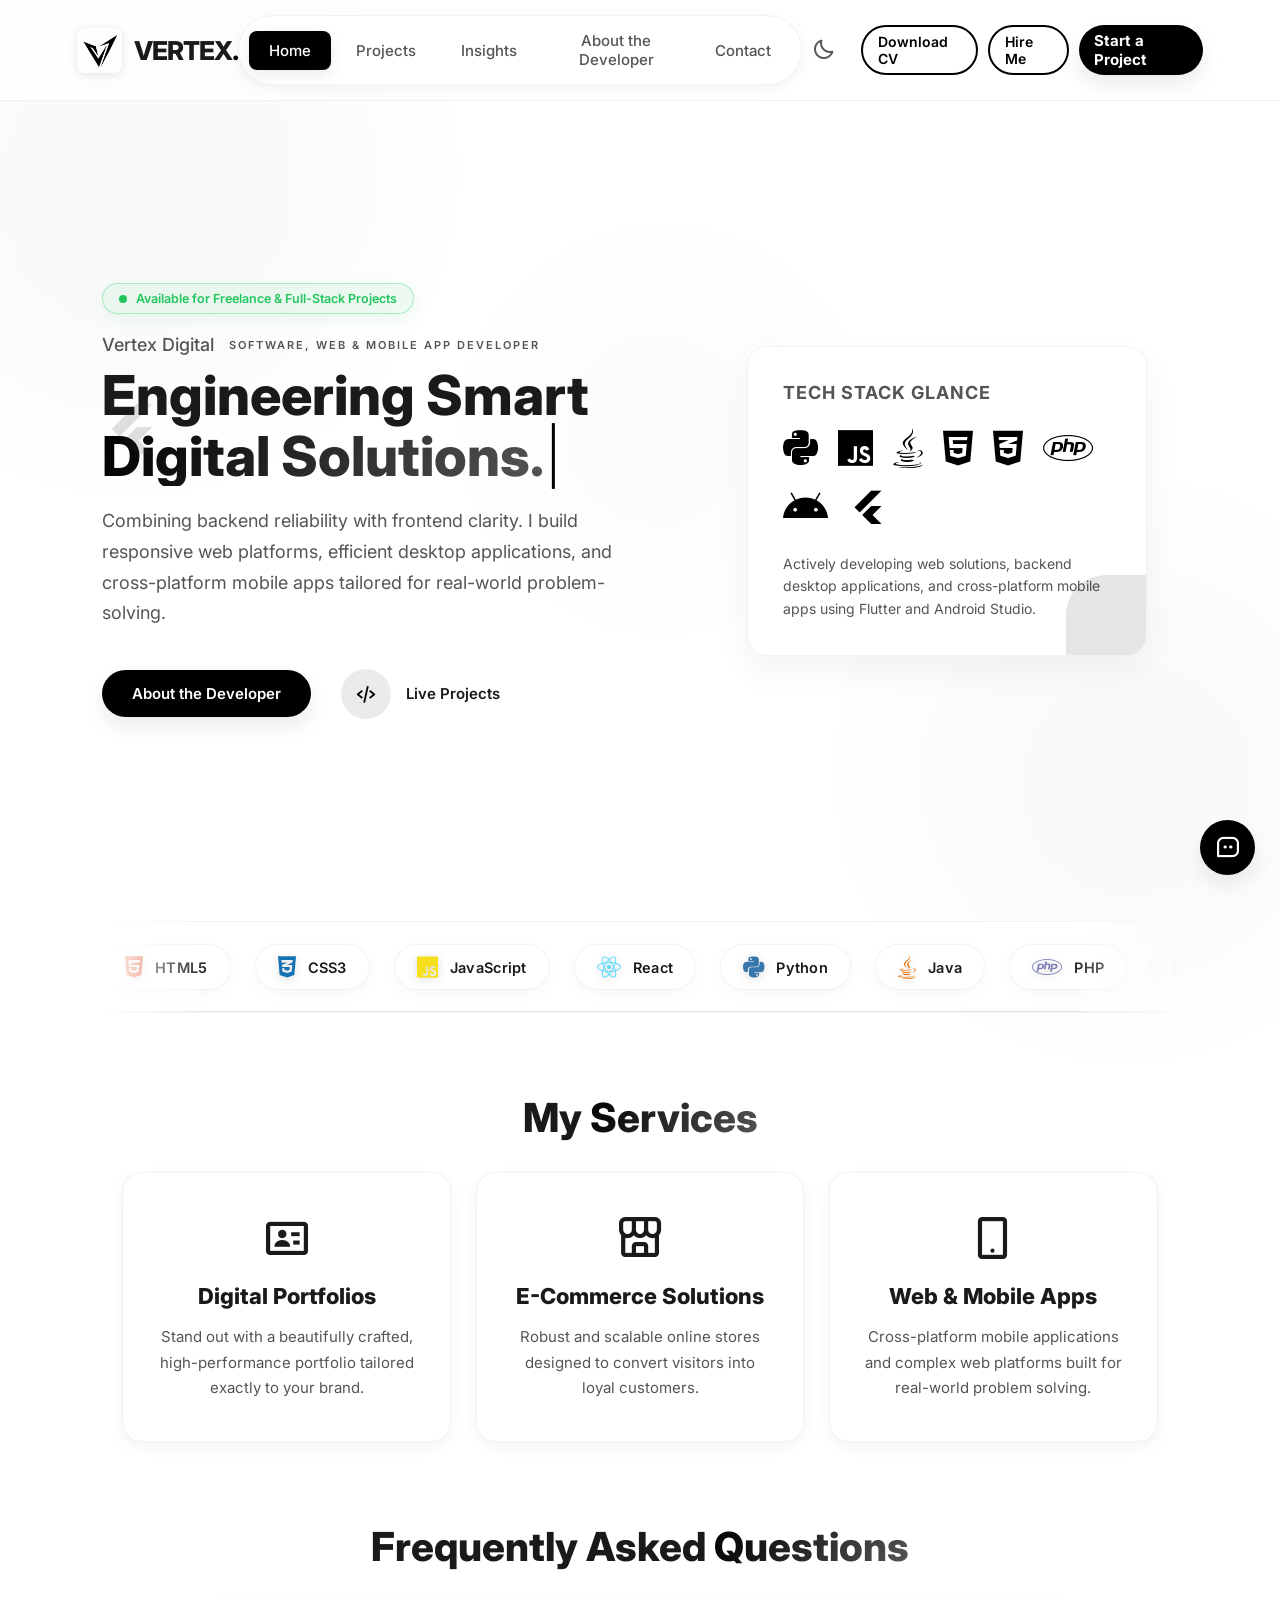
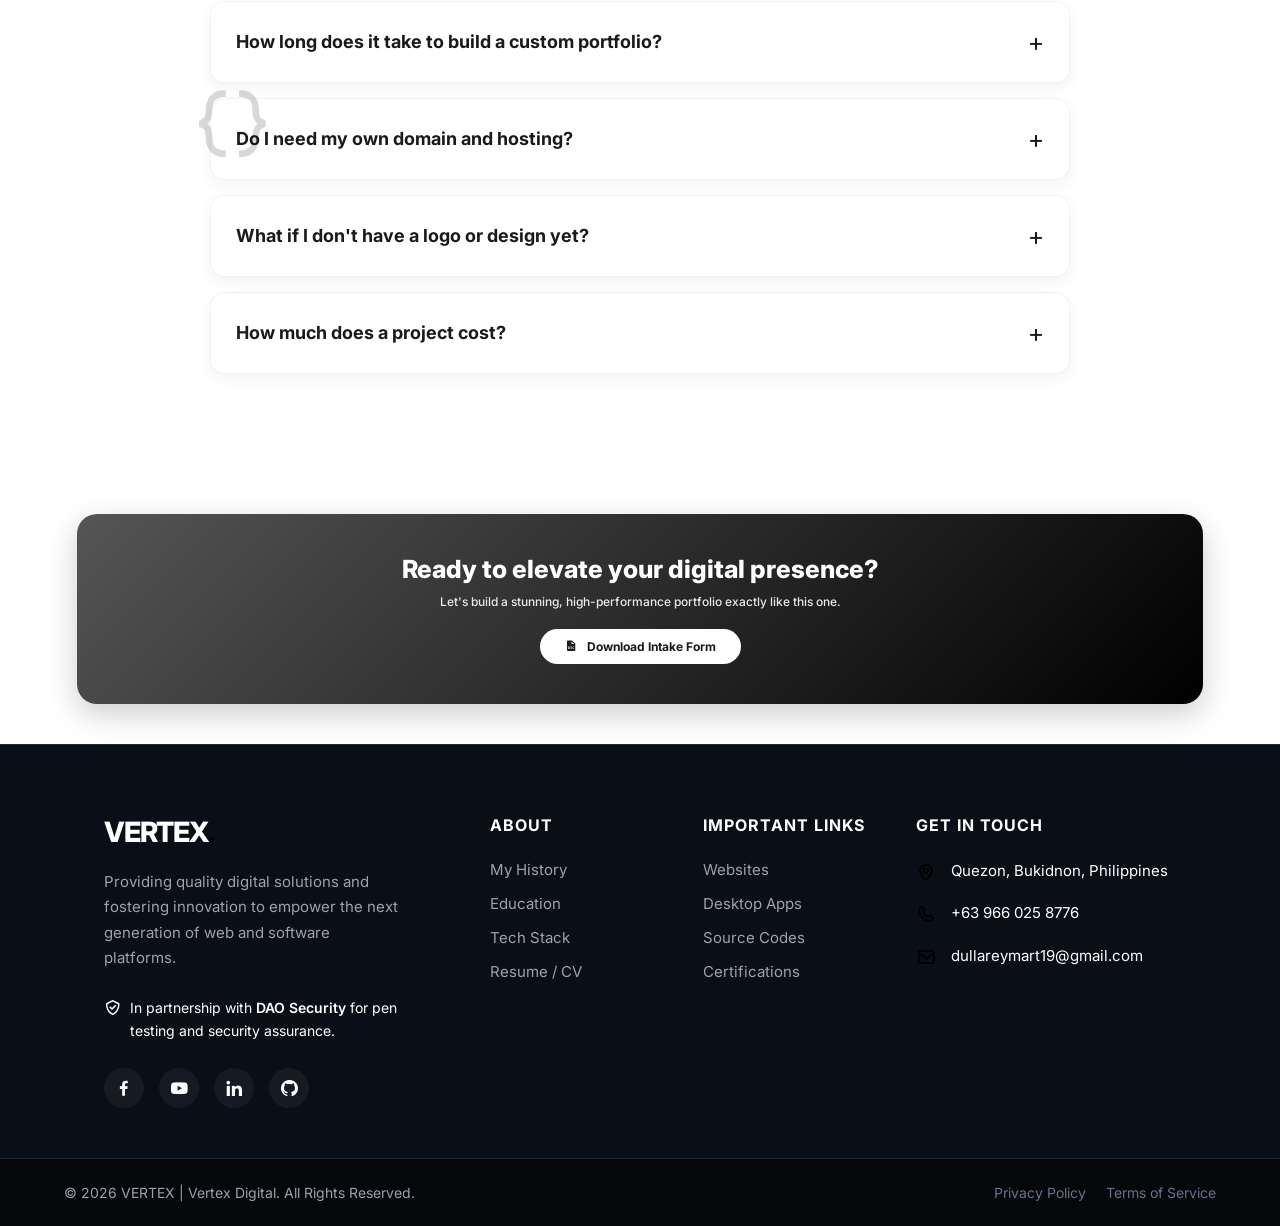
==== commit ffa1cc68: "Add interactive project filter bar, live status badge, role typewriter, card spotlight glow, and toa" ====
--- a/index.html
+++ b/index.html
@@ -78,8 +78,12 @@
         <section id="home" class="tab-content active">
             <div class="home-grid-wrapper">
                 <div class="home-text">
+                    <div class="hero-status-pill">
+                        <span class="status-pulse-dot"></span>
+                        <span>Available for Freelance & Full-Stack Projects</span>
+                    </div>
                     <h3 class="static-intro">Vertex Digital <span class="logo-sub">Software, Web & Mobile App Developer</span></h3>
-                    <h1>Engineering Smart <br><span class="text-highlight">Digital Solutions.</span></h1>
+                    <h1>Engineering Smart <br><span class="text-highlight typewriter-target">Digital Solutions.</span><span class="typewriter-cursor">|</span></h1>
                     <p>Combining backend reliability with frontend clarity. I build responsive web platforms, efficient desktop applications, and cross-platform mobile apps tailored for real-world problem-solving.</p>
                     <div class="hero-actions">
                         <button class="btn-primary" onclick="switchTab('portfolio', 'About the Developer')">About the Developer</button>
@@ -90,7 +94,7 @@
                     </div>
                 </div>
                 <div class="home-hero-comp">
-                    <div class="tech-stack-card">
+                    <div class="tech-stack-card spotlight-card">
                         <h4 class="card-heading">Tech Stack Glance</h4>
                         <div class="tech-icons">
                             <i class="fab fa-python"></i>
@@ -144,17 +148,17 @@
             <div style="margin-top: 8rem;">
                 <h2 class="heading" style="text-align: center; margin-bottom: 3rem; font-size: 4rem;">My <span>Services</span></h2>
                 <div class="services-grid">
-                    <div class="service-card">
+                    <div class="service-card spotlight-card">
                         <i class='bx bx-id-card'></i>
                         <h3>Digital Portfolios</h3>
                         <p>Stand out with a beautifully crafted, high-performance portfolio tailored exactly to your brand.</p>
                     </div>
-                    <div class="service-card">
+                    <div class="service-card spotlight-card">
                         <i class='bx bx-store-alt'></i>
                         <h3>E-Commerce Solutions</h3>
                         <p>Robust and scalable online stores designed to convert visitors into loyal customers.</p>
                     </div>
-                    <div class="service-card">
+                    <div class="service-card spotlight-card">
                         <i class='bx bx-mobile-alt'></i>
                         <h3>Web & Mobile Apps</h3>
                         <p>Cross-platform mobile applications and complex web platforms built for real-world problem solving.</p>
@@ -297,140 +301,162 @@
                 <p>A unified look at my live web platforms, premium software, and upcoming apps.</p>
             </div>
 
+            <!-- Interactive Category Filter Bar -->
+            <div class="project-filter-bar">
+                <button class="filter-btn active" data-filter="all" onclick="filterProjects('all')">
+                    <i class='bx bx-grid-alt'></i> All Projects <span class="filter-count">9</span>
+                </button>
+                <button class="filter-btn" data-filter="web" onclick="filterProjects('web')">
+                    <i class='bx bx-globe'></i> Web Platforms <span class="filter-count">4</span>
+                </button>
+                <button class="filter-btn" data-filter="software" onclick="filterProjects('software')">
+                    <i class='bx bx-desktop'></i> Premium Software <span class="filter-count">2</span>
+                </button>
+                <button class="filter-btn" data-filter="apps" onclick="filterProjects('apps')">
+                    <i class='bx bx-mobile-alt'></i> Downloadable Apps <span class="filter-count">3</span>
+                </button>
+            </div>
+
             <!-- Category: Web Platforms -->
-            <div class="category-heading-container" id="projects-web">
-                <h3 class="category-heading">Web Platforms</h3>
-            </div>
-            <div class="projects-container" style="margin-bottom: 5rem;">
-                <div class="project-card animate-on-scroll">
-                    <div class="badge-ongoing">ONGOING</div>
-                    <div class="img-wrapper"><img src="img/mts-logo.png" alt="Mindanaw Tribal School" loading="lazy"></div>
-                    <div class="project-info">
-                        <h4>Mindanaw Tribal School (MTS)</h4>
-                        <p>An ongoing web platform developed for the Mindanaw Tribal School, focusing on preserving cultural heritage while providing modern educational resources.</p>
-                        <a href="#" target="_blank" class="view-link">
-                            Visit Live Project <i class='bx bx-link-external'></i>
-                        </a>
-                    </div>
-                </div>
-                <div class="project-card animate-on-scroll">
-                    <div class="img-wrapper"><img src="img/evote.png" alt="Online Voting System" loading="lazy"></div>
-                    <div class="project-info">
-                        <h4>Online Voting System (E-Vote)</h4>
-                        <p>A secure, fully functional web-based electronic voting platform. Designed to handle user authentication and reliable vote casting.</p>
-                        <a href="http://official-evote.rf.gd" target="_blank" class="view-link">
-                            Visit Live Project <i class='bx bx-link-external'></i>
-                        </a>
-                    </div>
-                </div>
-                <div class="project-card animate-on-scroll">
-                    <div class="img-wrapper"><img src="img/el-roi.png" alt="El Roi Christian Academy" loading="lazy"></div>
-                    <div class="project-info">
-                        <h4>El Roi Christian Academy (ERCA)</h4>
-                        <p>An official web platform developed for El Roi Christian Academy, providing information on educational programs, admissions, and the latest updates for students and parents.</p>
-                        <a href="http://elroichristianacademy.com" target="_blank" class="view-link">
-                            Visit Live Project <i class='bx bx-link-external'></i>
-                        </a>
-                    </div>
-                </div>
-                <div class="project-card animate-on-scroll">
-                    <div class="badge-ongoing" style="background: linear-gradient(135deg, var(--accent-color), var(--main-light));">NEW</div>
-                    <div class="img-wrapper" style="background: var(--card-bg); padding: 0;"><img src="img/cafe-preorder.jpg" alt="Cafe Pre-Ordering System" loading="lazy" style="object-fit: cover;"></div>
-                    <div class="project-info">
-                        <h4>Cafe & Restaurant Pre-Ordering System</h4>
-                        <p>An advanced Pre-Ordering System built with Next.js, featuring a beautiful UI for browsing menus, managing cart states, and processing advance orders seamlessly.</p>
-                        <a href="javascript:void(0);" onclick="openModal('project-cafe-modal')" class="view-link">
-                            View Details <i class='bx bx-window-open'></i>
-                        </a>
+            <div class="project-category-group" data-category="web">
+                <div class="category-heading-container" id="projects-web">
+                    <h3 class="category-heading">Web Platforms</h3>
+                </div>
+                <div class="projects-container" style="margin-bottom: 5rem;">
+                    <div class="project-card spotlight-card animate-on-scroll">
+                        <div class="badge-ongoing">ONGOING</div>
+                        <div class="img-wrapper"><img src="img/mts-logo.png" alt="Mindanaw Tribal School" loading="lazy"></div>
+                        <div class="project-info">
+                            <h4>Mindanaw Tribal School (MTS)</h4>
+                            <p>An ongoing web platform developed for the Mindanaw Tribal School, focusing on preserving cultural heritage while providing modern educational resources.</p>
+                            <a href="#" target="_blank" class="view-link">
+                                Visit Live Project <i class='bx bx-link-external'></i>
+                            </a>
+                        </div>
+                    </div>
+                    <div class="project-card spotlight-card animate-on-scroll">
+                        <div class="img-wrapper"><img src="img/evote.png" alt="Online Voting System" loading="lazy"></div>
+                        <div class="project-info">
+                            <h4>Online Voting System (E-Vote)</h4>
+                            <p>A secure, fully functional web-based electronic voting platform. Designed to handle user authentication and reliable vote casting.</p>
+                            <a href="http://official-evote.rf.gd" target="_blank" class="view-link">
+                                Visit Live Project <i class='bx bx-link-external'></i>
+                            </a>
+                        </div>
+                    </div>
+                    <div class="project-card spotlight-card animate-on-scroll">
+                        <div class="img-wrapper"><img src="img/el-roi.png" alt="El Roi Christian Academy" loading="lazy"></div>
+                        <div class="project-info">
+                            <h4>El Roi Christian Academy (ERCA)</h4>
+                            <p>An official web platform developed for El Roi Christian Academy, providing information on educational programs, admissions, and the latest updates for students and parents.</p>
+                            <a href="http://elroichristianacademy.com" target="_blank" class="view-link">
+                                Visit Live Project <i class='bx bx-link-external'></i>
+                            </a>
+                        </div>
+                    </div>
+                    <div class="project-card spotlight-card animate-on-scroll">
+                        <div class="badge-ongoing" style="background: linear-gradient(135deg, var(--accent-color), var(--main-light));">NEW</div>
+                        <div class="img-wrapper" style="background: var(--card-bg); padding: 0;"><img src="img/cafe-preorder.jpg" alt="Cafe Pre-Ordering System" loading="lazy" style="object-fit: cover;"></div>
+                        <div class="project-info">
+                            <h4>Cafe & Restaurant Pre-Ordering System</h4>
+                            <p>An advanced Pre-Ordering System built with Next.js, featuring a beautiful UI for browsing menus, managing cart states, and processing advance orders seamlessly.</p>
+                            <a href="javascript:void(0);" onclick="openModal('project-cafe-modal')" class="view-link">
+                                View Details <i class='bx bx-window-open'></i>
+                            </a>
+                        </div>
                     </div>
                 </div>
             </div>
 
             <!-- Category: Premium Software -->
-            <div class="category-heading-container" id="projects-software">
-                <h3 class="category-heading">Premium Software</h3>
-            </div>
-            <div class="shop-grid" style="margin-bottom: 5rem;">
-                <!-- Product 1 -->
-                <div class="shop-item animate-on-scroll">
-                    <div class="badge-pro">PRO & MOBILE</div>
-                    <div class="shop-content" style="padding-top: 4.5rem;">
-                        <h3 class="shop-title">PadMaster</h3>
-                        <p class="shop-desc">A robust, cloud-powered productivity application. Access your workspace from anywhere via the Web Edition or take it on the go with the cross-platform Mobile Edition featuring seamless synchronization.</p>
-
-                        <div class="shop-footer">
-                            <div class="shop-price">Inquire<span></span></div>
-                            <button class="btn-purchase" onclick="purchaseInquiry('PadMaster')">
-                                <i class='bx bx-cart-add'></i> Contact Me
-                            </button>
-                        </div>
-                    </div>
-                </div>
-
-                <!-- Product 2 -->
-                <div class="shop-item animate-on-scroll">
-                    <div class="badge-pro">AI ENGINE</div>
-                    <div class="shop-content" style="padding-top: 4.5rem;">
-                        <h3 class="shop-title">Offline AI Engine (VAI)</h3>
-                        <p class="shop-desc">A powerful, privacy-first Artificial Intelligence agent that runs entirely on your local machine. Lightning-fast responses and advanced data processing without needing an internet connection.</p>
-
-                        <div class="shop-footer">
-                            <div class="shop-price">Inquire<span></span></div>
-                            <button class="btn-purchase" onclick="purchaseInquiry('Offline AI Engine (VAI)')">
-                                <i class='bx bx-cart-add'></i> Contact Me
-                            </button>
+            <div class="project-category-group" data-category="software">
+                <div class="category-heading-container" id="projects-software">
+                    <h3 class="category-heading">Premium Software</h3>
+                </div>
+                <div class="shop-grid" style="margin-bottom: 5rem;">
+                    <!-- Product 1 -->
+                    <div class="shop-item spotlight-card animate-on-scroll">
+                        <div class="badge-pro">PRO & MOBILE</div>
+                        <div class="shop-content" style="padding-top: 4.5rem;">
+                            <h3 class="shop-title">PadMaster</h3>
+                            <p class="shop-desc">A robust, cloud-powered productivity application. Access your workspace from anywhere via the Web Edition or take it on the go with the cross-platform Mobile Edition featuring seamless synchronization.</p>
+
+                            <div class="shop-footer">
+                                <div class="shop-price">Inquire<span></span></div>
+                                <button class="btn-purchase" onclick="purchaseInquiry('PadMaster')">
+                                    <i class='bx bx-cart-add'></i> Contact Me
+                                </button>
+                            </div>
+                        </div>
+                    </div>
+
+                    <!-- Product 2 -->
+                    <div class="shop-item spotlight-card animate-on-scroll">
+                        <div class="badge-pro">AI ENGINE</div>
+                        <div class="shop-content" style="padding-top: 4.5rem;">
+                            <h3 class="shop-title">Offline AI Engine (VAI)</h3>
+                            <p class="shop-desc">A powerful, privacy-first Artificial Intelligence agent that runs entirely on your local machine. Lightning-fast responses and advanced data processing without needing an internet connection.</p>
+
+                            <div class="shop-footer">
+                                <div class="shop-price">Inquire<span></span></div>
+                                <button class="btn-purchase" onclick="purchaseInquiry('Offline AI Engine (VAI)')">
+                                    <i class='bx bx-cart-add'></i> Contact Me
+                                </button>
+                            </div>
                         </div>
                     </div>
                 </div>
             </div>
 
             <!-- Category: Downloadable Apps -->
-            <div class="category-heading-container" id="projects-apps">
-                <h3 class="category-heading">Downloadable Apps</h3>
-            </div>
-            <div class="shop-grid" style="margin-bottom: 3rem;">
-                <!-- Product 1: dexTer -->
-                <div class="shop-item animate-on-scroll">
-                    <div class="badge-pro">ONLINE AI</div>
-                    <div class="shop-img-box" style="padding: 2rem; background: var(--bg-color);">
-                        <img src="img/dexter_logo.png" alt="dexTer (Online AI)" loading="lazy" style="object-fit: contain; width: 100%; height: 100%; border-radius: 22.5%; box-shadow: var(--shadow);">
-                    </div>
-                    <div class="shop-content">
-                        <h3 class="shop-title">dexTer (Online AI)</h3>
-                        <p class="shop-desc">A smart online AI companion designed for complex tasks and quick answers.</p>
-                        <a href="https://www.mediafire.com/file/7enzkcjvcoiu1d9/Dexter_by_Rey_Mart_Dulla.apk/file" target="_blank" class="btn-primary" style="margin-top: 1.5rem; display: block; text-align: center; border-radius: 8px;">
-                            <i class='bx bx-download'></i> Download APK
-                        </a>
-                    </div>
-                </div>
-
-                <!-- Product 2: Chatbuddy -->
-                <div class="shop-item animate-on-scroll">
-                    <div class="badge-pro">OFFLINE AI</div>
-                    <div class="shop-img-box" style="padding: 2rem; background: var(--bg-color);">
-                        <img src="img/Chatbuddy_logo_nobg.png" alt="Chatbuddy (Offline AI)" loading="lazy" style="object-fit: contain; width: 100%; height: 100%; border-radius: 22.5%; box-shadow: var(--shadow);">
-                    </div>
-                    <div class="shop-content">
-                        <h3 class="shop-title">Chatbuddy (Offline AI)</h3>
-                        <p class="shop-desc">Your reliable offline AI assistant. Fast and always available without an internet connection.</p>
-                        <a href="https://www.mediafire.com/file/sfsu7b8q8u95v06/Chatbuddy_Offline_AI.apk/file" target="_blank" class="btn-primary" style="margin-top: 1.5rem; display: block; text-align: center; border-radius: 8px;">
-                            <i class='bx bx-download'></i> Download APK
-                        </a>
-                    </div>
-                </div>
-
-                <!-- Product 3: Atmos AI -->
-                <div class="shop-item animate-on-scroll">
-                    <div class="badge-pro">AI ENGINE</div>
-                    <div class="shop-img-box" style="padding: 2rem; background: var(--bg-color);">
-                        <img src="img/atmos_logo_nobg.png" alt="Atmos AI" loading="lazy" style="object-fit: contain; width: 100%; height: 100%; border-radius: 22.5%; box-shadow: var(--shadow);">
-                    </div>
-                    <div class="shop-content">
-                        <h3 class="shop-title">Atmos AI</h3>
-                        <p class="shop-desc">An advanced AI application designed for optimal performance and intelligent processing.</p>
-                        <a href="https://www.mediafire.com/file/0p3dyner7td3kiw/Atmos_AI.apk/file" target="_blank" class="btn-primary" style="margin-top: 1.5rem; display: block; text-align: center; border-radius: 8px;">
-                            <i class='bx bx-download'></i> Download APK
-                        </a>
+            <div class="project-category-group" data-category="apps">
+                <div class="category-heading-container" id="projects-apps">
+                    <h3 class="category-heading">Downloadable Apps</h3>
+                </div>
+                <div class="shop-grid" style="margin-bottom: 3rem;">
+                    <!-- Product 1: dexTer -->
+                    <div class="shop-item spotlight-card animate-on-scroll">
+                        <div class="badge-pro">ONLINE AI</div>
+                        <div class="shop-img-box" style="padding: 2rem; background: var(--bg-color);">
+                            <img src="img/dexter_logo.png" alt="dexTer (Online AI)" loading="lazy" style="object-fit: contain; width: 100%; height: 100%; border-radius: 22.5%; box-shadow: var(--shadow);">
+                        </div>
+                        <div class="shop-content">
+                            <h3 class="shop-title">dexTer (Online AI)</h3>
+                            <p class="shop-desc">A smart online AI companion designed for complex tasks and quick answers.</p>
+                            <a href="https://www.mediafire.com/file/7enzkcjvcoiu1d9/Dexter_by_Rey_Mart_Dulla.apk/file" target="_blank" class="btn-primary" style="margin-top: 1.5rem; display: block; text-align: center; border-radius: 8px;">
+                                <i class='bx bx-download'></i> Download APK
+                            </a>
+                        </div>
+                    </div>
+
+                    <!-- Product 2: Chatbuddy -->
+                    <div class="shop-item spotlight-card animate-on-scroll">
+                        <div class="badge-pro">OFFLINE AI</div>
+                        <div class="shop-img-box" style="padding: 2rem; background: var(--bg-color);">
+                            <img src="img/Chatbuddy_logo_nobg.png" alt="Chatbuddy (Offline AI)" loading="lazy" style="object-fit: contain; width: 100%; height: 100%; border-radius: 22.5%; box-shadow: var(--shadow);">
+                        </div>
+                        <div class="shop-content">
+                            <h3 class="shop-title">Chatbuddy (Offline AI)</h3>
+                            <p class="shop-desc">Your reliable offline AI assistant. Fast and always available without an internet connection.</p>
+                            <a href="https://www.mediafire.com/file/sfsu7b8q8u95v06/Chatbuddy_Offline_AI.apk/file" target="_blank" class="btn-primary" style="margin-top: 1.5rem; display: block; text-align: center; border-radius: 8px;">
+                                <i class='bx bx-download'></i> Download APK
+                            </a>
+                        </div>
+                    </div>
+
+                    <!-- Product 3: Atmos AI -->
+                    <div class="shop-item spotlight-card animate-on-scroll">
+                        <div class="badge-pro">AI ENGINE</div>
+                        <div class="shop-img-box" style="padding: 2rem; background: var(--bg-color);">
+                            <img src="img/atmos_logo_nobg.png" alt="Atmos AI" loading="lazy" style="object-fit: contain; width: 100%; height: 100%; border-radius: 22.5%; box-shadow: var(--shadow);">
+                        </div>
+                        <div class="shop-content">
+                            <h3 class="shop-title">Atmos AI</h3>
+                            <p class="shop-desc">An advanced AI application designed for optimal performance and intelligent processing.</p>
+                            <a href="https://www.mediafire.com/file/0p3dyner7td3kiw/Atmos_AI.apk/file" target="_blank" class="btn-primary" style="margin-top: 1.5rem; display: block; text-align: center; border-radius: 8px;">
+                                <i class='bx bx-download'></i> Download APK
+                            </a>
+                        </div>
                     </div>
                 </div>
             </div>
@@ -877,6 +903,11 @@
         function switchTabAndScroll(tabId, tabTitle, targetSectionId) {
             switchTab(tabId, tabTitle);
             
+            // Sync with project category filters if applicable
+            if (targetSectionId === 'projects-web') filterProjects('web');
+            else if (targetSectionId === 'projects-software') filterProjects('software');
+            else if (targetSectionId === 'projects-apps') filterProjects('apps');
+            
             // Wait for tab transition, then scroll
             setTimeout(() => {
                 const targetElement = document.getElementById(targetSectionId);
@@ -1011,9 +1042,128 @@
             observer.observe(el);
         });
 
-        // --- AJAX Contact Form Submission ---
+        // --- Interactive Project Filtering ---
+        function filterProjects(category) {
+            const buttons = document.querySelectorAll('.filter-btn');
+            buttons.forEach(btn => {
+                if (btn.getAttribute('data-filter') === category) {
+                    btn.classList.add('active');
+                } else {
+                    btn.classList.remove('active');
+                }
+            });
+
+            const groups = document.querySelectorAll('.project-category-group');
+            groups.forEach(group => {
+                if (category === 'all' || group.getAttribute('data-category') === category) {
+                    group.classList.remove('hidden-category');
+                } else {
+                    group.classList.add('hidden-category');
+                }
+            });
+        }
+
+        // --- Hero Dynamic Typewriter Effect ---
+        const typewriterPhrases = [
+            "Digital Solutions.",
+            "Web Platforms.",
+            "Flutter Mobile Apps.",
+            "Offline AI Tools.",
+            "Desktop Software."
+        ];
+        let phraseIndex = 0;
+        let charIndex = typewriterPhrases[0].length;
+        let isDeleting = false;
+        const typewriterEl = document.querySelector('.typewriter-target');
+
+        function typeLoop() {
+            if (!typewriterEl) return;
+            const currentPhrase = typewriterPhrases[phraseIndex];
+            
+            if (isDeleting) {
+                charIndex--;
+                typewriterEl.textContent = currentPhrase.substring(0, charIndex);
+            } else {
+                charIndex++;
+                typewriterEl.textContent = currentPhrase.substring(0, charIndex);
+            }
+
+            let typeSpeed = isDeleting ? 40 : 85;
+
+            if (!isDeleting && charIndex === currentPhrase.length) {
+                typeSpeed = 2200; // Pause on complete phrase
+                isDeleting = true;
+            } else if (isDeleting && charIndex === 0) {
+                isDeleting = false;
+                phraseIndex = (phraseIndex + 1) % typewriterPhrases.length;
+                typeSpeed = 400; // Pause before typing next
+            }
+
+            setTimeout(typeLoop, typeSpeed);
+        }
+
+        if (typewriterEl) {
+            setTimeout(typeLoop, 1500);
+        }
+
+        // --- Card Spotlight Mouse Hover Glow (Linear / Vercel style) ---
+        document.addEventListener('mousemove', (e) => {
+            const cards = document.querySelectorAll('.spotlight-card');
+            cards.forEach(card => {
+                const rect = card.getBoundingClientRect();
+                if (rect.top <= window.innerHeight && rect.bottom >= 0) {
+                    const x = e.clientX - rect.left;
+                    const y = e.clientY - rect.top;
+                    card.style.setProperty('--mouse-x', `${x}px`);
+                    card.style.setProperty('--mouse-y', `${y}px`);
+                }
+            });
+        });
+
+        // --- Toast Notification Manager ---
+        function showToast({ title, message, type = 'success', actionText, actionUrl = 'Client_Intake_Form.doc' }) {
+            let container = document.getElementById('toastContainer');
+            if (!container) {
+                container = document.createElement('div');
+                container.id = 'toastContainer';
+                container.className = 'toast-container';
+                document.body.appendChild(container);
+            }
+
+            const toast = document.createElement('div');
+            toast.className = `toast-card toast-${type}`;
+            
+            const iconHtml = type === 'success' 
+                ? "<i class='bx bx-check-circle toast-icon'></i>"
+                : "<i class='bx bx-error-circle toast-icon'></i>";
+
+            let actionHtml = '';
+            if (actionText) {
+                actionHtml = `<a href="${actionUrl}" download class="toast-action-btn"><i class='bx bxs-file-doc'></i> ${actionText}</a>`;
+            }
+
+            toast.innerHTML = `
+                ${iconHtml}
+                <div class="toast-body">
+                    <div class="toast-title">${title}</div>
+                    <div class="toast-desc">${message}</div>
+                    ${actionHtml}
+                </div>
+                <button class="toast-close" onclick="this.parentElement.remove()">&times;</button>
+            `;
+
+            container.appendChild(toast);
+            
+            setTimeout(() => toast.classList.add('show'), 50);
+
+            setTimeout(() => {
+                toast.classList.remove('show');
+                setTimeout(() => toast.remove(), 400);
+            }, 6000);
+        }
+
+        // --- AJAX Contact Form Submission with Toast Feedback ---
         const contactForm = document.getElementById('contactForm');
-        const formMessage = document.getElementById('formMessage');
         const submitBtn = document.getElementById('submitBtn');
 
         if (contactForm) {
@@ -1030,17 +1180,27 @@
                 })
                 .then(response => {
                     if (response.ok) {
-                        formMessage.innerText = 'Thank you! Your message has been sent successfully.';
-                        formMessage.className = 'success';
                         contactForm.reset();
+                        showToast({
+                            title: 'Message Sent Successfully! 🎉',
+                            message: 'Thank you for reaching out. I typically respond to all inquiries within 24 hours.',
+                            type: 'success',
+                            actionText: 'Download Client Intake Form'
+                        });
                     } else {
-                        formMessage.innerText = 'Oops! There was a problem submitting your form.';
-                        formMessage.className = 'error';
+                        showToast({
+                            title: 'Submission Issue',
+                            message: 'Could not send via server. Please contact directly at reymartdulla17@gmail.com',
+                            type: 'error'
+                        });
                     }
                 })
                 .catch(error => {
-                    formMessage.innerText = 'Oops! There was a problem submitting your form.';
-                    formMessage.className = 'error';
+                    showToast({
+                        title: 'Submission Failed',
+                        message: 'Network error. Please email directly at reymartdulla17@gmail.com',
+                        type: 'error'
+                    });
                 })
                 .finally(() => {
                     submitBtn.innerText = 'Send Message';
@@ -1139,6 +1299,7 @@
             }
         }
     </script>
+    <div id="toastContainer" class="toast-container"></div>
 </body>
 </html>
 
--- a/style.css
+++ b/style.css
@@ -2578,3 +2578,267 @@
 }
 
 .desktop-flex { display: flex; gap: 10px; }
+
+/* ============================================================
+   NEW UPGRADES: STATUS BADGE, TYPEWRITER, FILTER BAR,
+   SPOTLIGHT GLOW & TOAST NOTIFICATION
+   ============================================================ */
+
+/* 1. Hero Live Status Badge */
+.hero-status-pill {
+    display: inline-flex;
+    align-items: center;
+    gap: 0.9rem;
+    padding: 0.7rem 1.6rem;
+    background: rgba(34, 197, 94, 0.08);
+    border: 1px solid rgba(34, 197, 94, 0.3);
+    border-radius: 50px;
+    font-size: 1.25rem;
+    font-weight: 600;
+    color: #22c55e;
+    margin-bottom: 2rem;
+    backdrop-filter: blur(10px);
+    -webkit-backdrop-filter: blur(10px);
+    box-shadow: 0 4px 15px rgba(34, 197, 94, 0.1);
+    transition: all 0.3s ease;
+}
+.hero-status-pill:hover {
+    background: rgba(34, 197, 94, 0.15);
+    transform: translateY(-2px);
+    box-shadow: 0 6px 20px rgba(34, 197, 94, 0.2);
+}
+.status-pulse-dot {
+    width: 8px;
+    height: 8px;
+    border-radius: 50%;
+    background: #22c55e;
+    box-shadow: 0 0 0 0 rgba(34, 197, 94, 0.7);
+    animation: pulse-green 2s infinite;
+}
+@keyframes pulse-green {
+    0% {
+        transform: scale(0.95);
+        box-shadow: 0 0 0 0 rgba(34, 197, 94, 0.7);
+    }
+    70% {
+        transform: scale(1);
+        box-shadow: 0 0 0 8px rgba(34, 197, 94, 0);
+    }
+    100% {
+        transform: scale(0.95);
+        box-shadow: 0 0 0 0 rgba(34, 197, 94, 0);
+    }
+}
+
+/* 2. Hero Dynamic Typewriter */
+.typewriter-cursor {
+    display: inline-block;
+    color: var(--main-color);
+    font-weight: 300;
+    margin-left: 2px;
+    animation: blink-cursor 0.9s infinite;
+}
+@keyframes blink-cursor {
+    0%, 100% { opacity: 1; }
+    50% { opacity: 0; }
+}
+
+/* 3. Interactive Category Filter Bar */
+.project-filter-bar {
+    display: flex;
+    justify-content: center;
+    align-items: center;
+    gap: 1.2rem;
+    margin: 3.5rem auto 4.5rem;
+    flex-wrap: wrap;
+    max-width: 900px;
+    padding: 0.6rem;
+    background: var(--card-bg);
+    border: 1px solid var(--border-color);
+    border-radius: 60px;
+    box-shadow: 0 8px 25px rgba(0, 0, 0, 0.05);
+}
+.filter-btn {
+    display: inline-flex;
+    align-items: center;
+    gap: 0.8rem;
+    padding: 1rem 2.2rem;
+    background: transparent;
+    border: 1px solid transparent;
+    border-radius: 50px;
+    font-size: 1.35rem;
+    font-weight: 600;
+    color: var(--p-color);
+    cursor: pointer;
+    transition: all 0.3s cubic-bezier(0.16, 1, 0.3, 1);
+    white-space: nowrap;
+}
+.filter-btn i {
+    font-size: 1.6rem;
+}
+.filter-count {
+    display: inline-flex;
+    align-items: center;
+    justify-content: center;
+    padding: 0.2rem 0.7rem;
+    background: var(--border-color);
+    border-radius: 50px;
+    font-size: 1.1rem;
+    color: var(--text-color);
+    transition: all 0.3s ease;
+}
+.filter-btn:hover {
+    color: var(--text-color);
+    background: var(--main-fade);
+    transform: translateY(-2px);
+}
+.filter-btn.active {
+    background: var(--main-color) !important;
+    color: var(--bg-color) !important;
+    box-shadow: 0 6px 18px var(--main-fade);
+}
+.filter-btn.active .filter-count {
+    background: var(--bg-color) !important;
+    color: var(--text-color) !important;
+}
+
+/* Smooth Category Visibility Transitions */
+.project-category-group {
+    transition: all 0.4s ease;
+    transform-origin: top center;
+}
+.project-category-group.hidden-category {
+    display: none !important;
+}
+
+/* 4. Mouse Spotlight Glow on Cards (Linear / Vercel effect) */
+.spotlight-card {
+    position: relative;
+    overflow: hidden;
+}
+.spotlight-card::before {
+    content: '';
+    position: absolute;
+    top: 0; left: 0; right: 0; bottom: 0;
+    background: radial-gradient(450px circle at var(--mouse-x, -999px) var(--mouse-y, -999px), rgba(255, 255, 255, 0.09), transparent 60%);
+    pointer-events: none;
+    opacity: 0;
+    transition: opacity 0.35s ease;
+    z-index: 2;
+    border-radius: inherit;
+}
+body:not(.dark-mode) .spotlight-card::before {
+    background: radial-gradient(400px circle at var(--mouse-x, -999px) var(--mouse-y, -999px), rgba(15, 98, 254, 0.09), transparent 60%);
+}
+.spotlight-card:hover::before {
+    opacity: 1;
+}
+
+/* 5. Polished Toast Notification */
+.toast-container {
+    position: fixed;
+    top: 30px;
+    right: 30px;
+    z-index: 99999;
+    display: flex;
+    flex-direction: column;
+    gap: 1.2rem;
+    pointer-events: none;
+}
+.toast-card {
+    pointer-events: auto;
+    background: var(--card-bg);
+    border: 1px solid var(--border-color);
+    box-shadow: 0 15px 35px rgba(0, 0, 0, 0.25);
+    backdrop-filter: blur(20px);
+    -webkit-backdrop-filter: blur(20px);
+    border-radius: 1.6rem;
+    padding: 1.8rem 2.2rem;
+    display: flex;
+    align-items: flex-start;
+    gap: 1.4rem;
+    min-width: 340px;
+    max-width: 420px;
+    transform: translateX(120%);
+    opacity: 0;
+    transition: all 0.4s cubic-bezier(0.16, 1, 0.3, 1);
+}
+.toast-card.show {
+    transform: translateX(0);
+    opacity: 1;
+}
+.toast-icon {
+    font-size: 2.8rem;
+    flex-shrink: 0;
+}
+.toast-success .toast-icon {
+    color: #22c55e;
+}
+.toast-error .toast-icon {
+    color: #ef4444;
+}
+.toast-body {
+    flex: 1;
+}
+.toast-title {
+    font-size: 1.6rem;
+    font-weight: 700;
+    color: var(--text-color);
+    margin-bottom: 0.4rem;
+}
+.toast-desc {
+    font-size: 1.3rem;
+    color: var(--p-color);
+    line-height: 1.5;
+    margin-bottom: 0.8rem;
+}
+.toast-action-btn {
+    display: inline-flex;
+    align-items: center;
+    gap: 0.6rem;
+    font-size: 1.25rem;
+    font-weight: 600;
+    color: var(--main-color);
+    text-decoration: underline;
+    cursor: pointer;
+    transition: opacity 0.2s;
+}
+.toast-action-btn:hover {
+    opacity: 0.8;
+}
+.toast-close {
+    background: transparent;
+    border: none;
+    font-size: 2rem;
+    color: var(--p-color);
+    cursor: pointer;
+    line-height: 1;
+    padding: 0;
+    transition: color 0.2s;
+}
+.toast-close:hover {
+    color: var(--text-color);
+}
+
+@media (max-width: 768px) {
+    .project-filter-bar {
+        border-radius: 2rem;
+        padding: 0.8rem;
+        gap: 0.6rem;
+    }
+    .filter-btn {
+        padding: 0.8rem 1.4rem;
+        font-size: 1.2rem;
+        flex: 1 1 auto;
+        justify-content: center;
+    }
+    .toast-container {
+        top: 20px;
+        right: 15px;
+        left: 15px;
+    }
+    .toast-card {
+        min-width: auto;
+        max-width: 100%;
+    }
+}
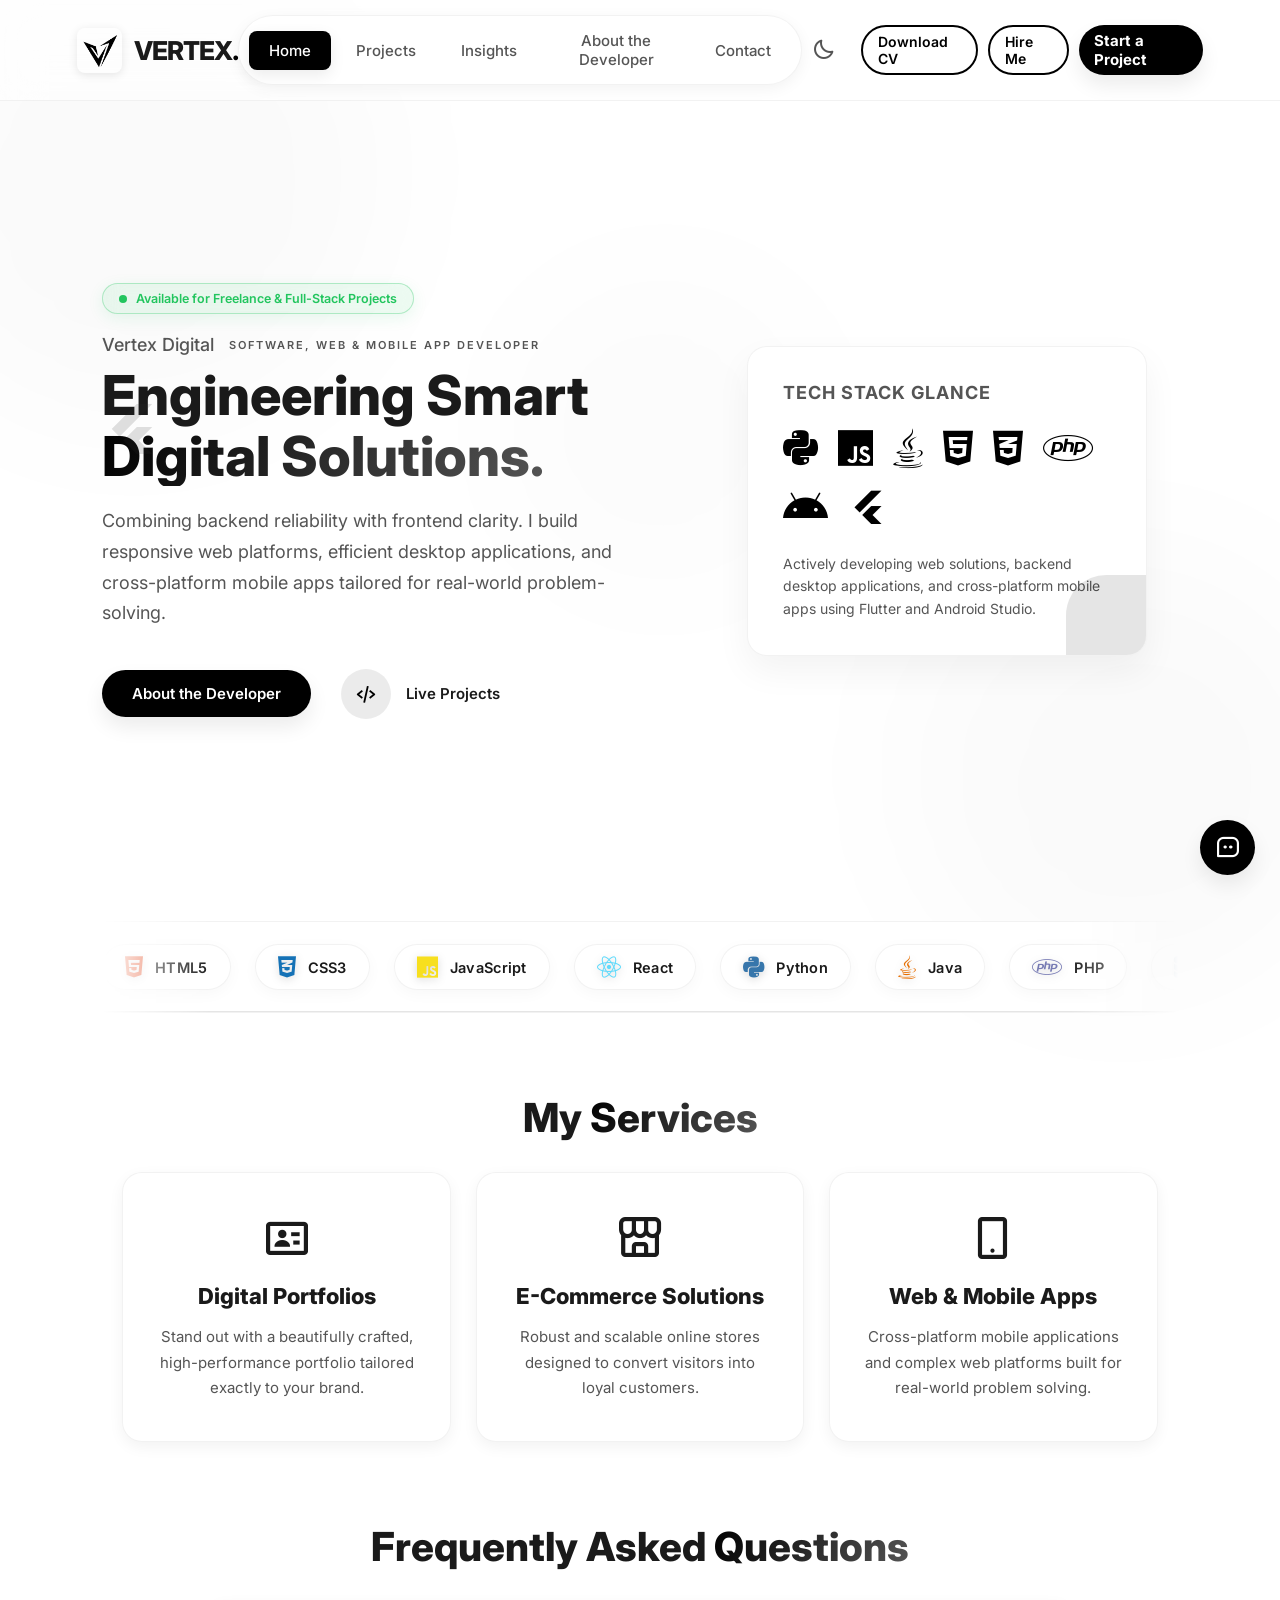
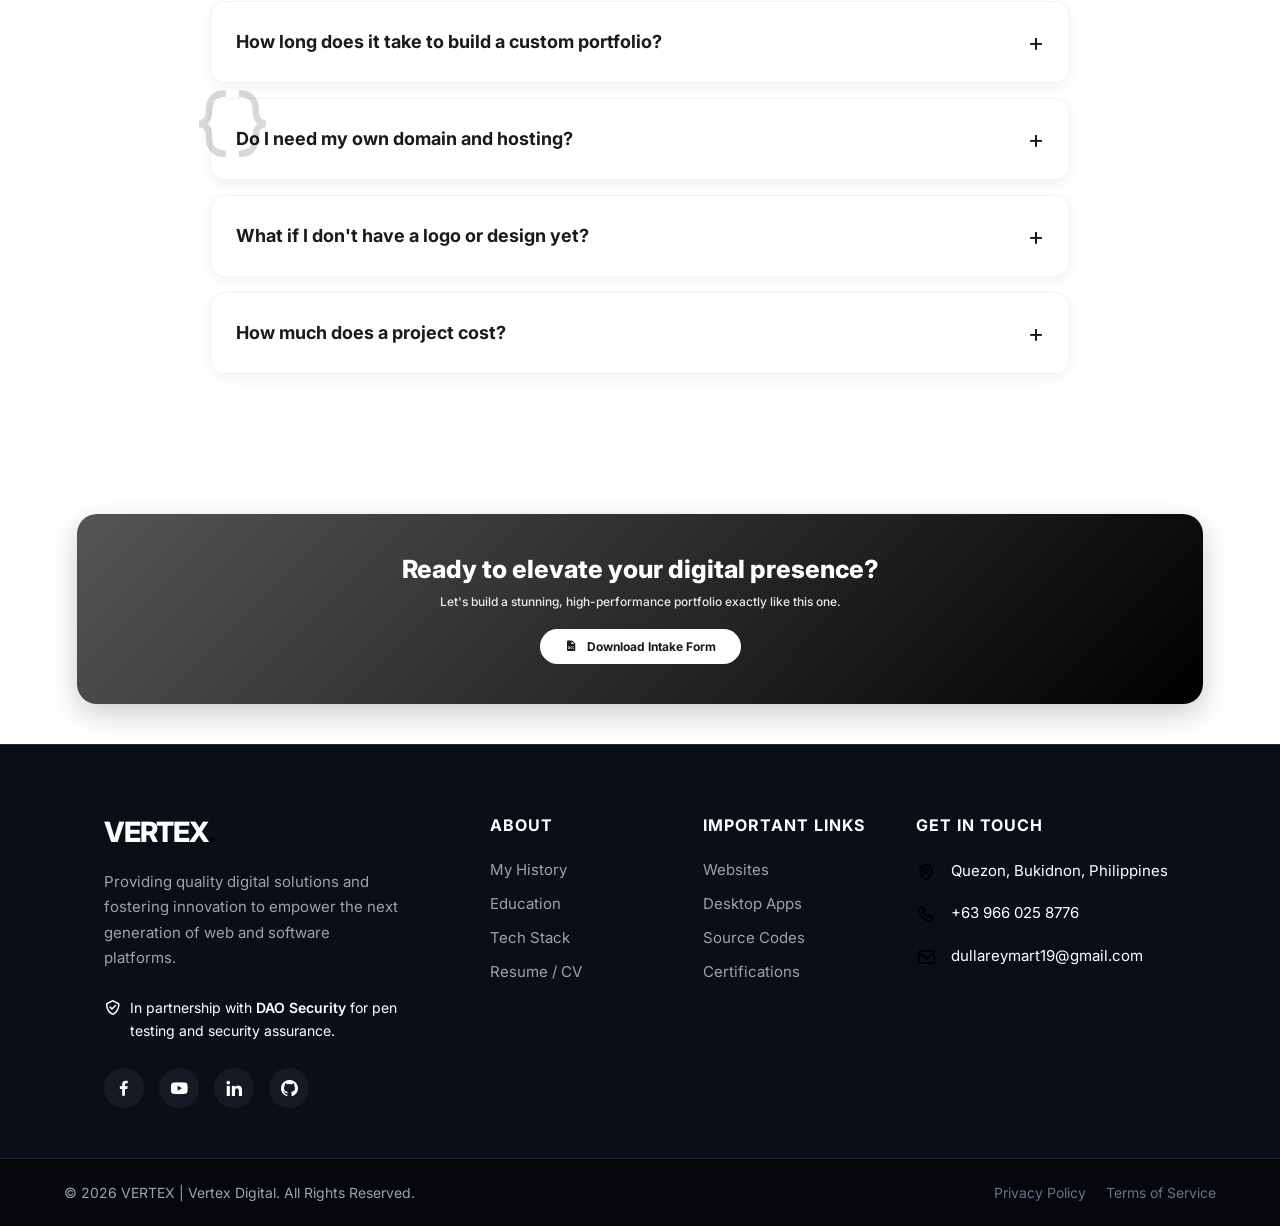
==== commit e93245bb: "Remove typewriter ticking cursor and integrate particles.js animated constellation background librar" ====
--- a/index.html
+++ b/index.html
@@ -19,6 +19,7 @@
     <link rel="stylesheet" href="https://cdnjs.cloudflare.com/ajax/libs/font-awesome/6.0.0/css/all.min.css">
 </head>
 <body>
+    <div id="particles-js"></div>
     <div class="bg-shape shape-left"></div>
     <div class="bg-shape shape-right"></div>
     <div class="bg-shape shape-center"></div>
@@ -83,7 +84,7 @@
                         <span>Available for Freelance & Full-Stack Projects</span>
                     </div>
                     <h3 class="static-intro">Vertex Digital <span class="logo-sub">Software, Web & Mobile App Developer</span></h3>
-                    <h1>Engineering Smart <br><span class="text-highlight typewriter-target">Digital Solutions.</span><span class="typewriter-cursor">|</span></h1>
+                    <h1>Engineering Smart <br><span class="text-highlight">Digital Solutions.</span></h1>
                     <p>Combining backend reliability with frontend clarity. I build responsive web platforms, efficient desktop applications, and cross-platform mobile apps tailored for real-world problem-solving.</p>
                     <div class="hero-actions">
                         <button class="btn-primary" onclick="switchTab('portfolio', 'About the Developer')">About the Developer</button>
@@ -860,7 +861,75 @@
         <i class='bx bx-up-arrow-alt'></i>
     </button>
 
+    <!-- Particles.js Animation Background Library -->
+    <script src="https://cdn.jsdelivr.net/npm/particles.js@2.0.0/particles.min.js"></script>
+
     <script>
+        // --- Animated Background Library (Particles.js) ---
+        function initParticles() {
+            if (typeof particlesJS === 'undefined') return;
+            const isDark = document.body.classList.contains('dark-mode');
+            
+            const particleColors = isDark 
+                ? ["#60a5fa", "#38bdf8", "#818cf8", "#ffffff"]
+                : ["#0f62fe", "#2563eb", "#64748b"];
+            const lineColor = isDark ? "#38bdf8" : "#0f62fe";
+            const lineOpacity = isDark ? 0.16 : 0.12;
+
+            particlesJS("particles-js", {
+                particles: {
+                    number: {
+                        value: window.innerWidth < 768 ? 25 : 55,
+                        density: { enable: true, value_area: 900 }
+                    },
+                    color: { value: particleColors },
+                    shape: { type: "circle" },
+                    opacity: {
+                        value: isDark ? 0.5 : 0.4,
+                        random: true,
+                        anim: { enable: true, speed: 0.8, opacity_min: 0.1, sync: false }
+                    },
+                    size: {
+                        value: 3,
+                        random: true,
+                        anim: { enable: true, speed: 1.5, size_min: 1, sync: false }
+                    },
+                    line_linked: {
+                        enable: true,
+                        distance: 140,
+                        color: lineColor,
+                        opacity: lineOpacity,
+                        width: 1
+                    },
+                    move: {
+                        enable: true,
+                        speed: 1.2,
+                        direction: "none",
+                        random: true,
+                        straight: false,
+                        out_mode: "out",
+                        bounce: false
+                    }
+                },
+                interactivity: {
+                    detect_on: "window",
+                    events: {
+                        onhover: { enable: true, mode: "grab" },
+                        onclick: { enable: true, mode: "push" },
+                        resize: true
+                    },
+                    modes: {
+                        grab: {
+                            distance: 150,
+                            line_linked: { opacity: isDark ? 0.45 : 0.35 }
+                        },
+                        push: { particles_nb: 3 }
+                    }
+                },
+                retina_detect: true
+            });
+        }
+
         // --- Mobile Menu Toggle ---
         const menuToggle = document.getElementById('menuToggle');
         const tabNav = document.querySelector('.tab-nav');
@@ -998,6 +1067,9 @@
             }
         } catch(e) {}
 
+        // Initial launch of particles background
+        initParticles();
+
         themeToggle.addEventListener('click', () => {
             body.classList.toggle('dark-mode');
             const isDark = body.classList.contains('dark-mode');
@@ -1011,6 +1083,9 @@
             try {
                 localStorage.setItem('theme', isDark ? 'dark' : 'light');
             } catch(e) {}
+
+            // Dynamically refresh particles palette for active theme
+            initParticles();
         });
 
         // --- Intersection Observer for Scroll Animations ---
@@ -1063,48 +1138,6 @@
             });
         }
 
-        // --- Hero Dynamic Typewriter Effect ---
-        const typewriterPhrases = [
-            "Digital Solutions.",
-            "Web Platforms.",
-            "Flutter Mobile Apps.",
-            "Offline AI Tools.",
-            "Desktop Software."
-        ];
-        let phraseIndex = 0;
-        let charIndex = typewriterPhrases[0].length;
-        let isDeleting = false;
-        const typewriterEl = document.querySelector('.typewriter-target');
-
-        function typeLoop() {
-            if (!typewriterEl) return;
-            const currentPhrase = typewriterPhrases[phraseIndex];
-            
-            if (isDeleting) {
-                charIndex--;
-                typewriterEl.textContent = currentPhrase.substring(0, charIndex);
-            } else {
-                charIndex++;
-                typewriterEl.textContent = currentPhrase.substring(0, charIndex);
-            }
-
-            let typeSpeed = isDeleting ? 40 : 85;
-
-            if (!isDeleting && charIndex === currentPhrase.length) {
-                typeSpeed = 2200; // Pause on complete phrase
-                isDeleting = true;
-            } else if (isDeleting && charIndex === 0) {
-                isDeleting = false;
-                phraseIndex = (phraseIndex + 1) % typewriterPhrases.length;
-                typeSpeed = 400; // Pause before typing next
-            }
-
-            setTimeout(typeLoop, typeSpeed);
-        }
-
-        if (typewriterEl) {
-            setTimeout(typeLoop, 1500);
-        }
 
         // --- Card Spotlight Mouse Hover Glow (Linear / Vercel style) ---
         document.addEventListener('mousemove', (e) => {
--- a/style.css
+++ b/style.css
@@ -45,6 +45,19 @@
 }
 html {
     font-size: 62.5%; 
+}
+#particles-js {
+    position: fixed;
+    top: 0;
+    left: 0;
+    width: 100%;
+    height: 100%;
+    z-index: 0;
+    pointer-events: none;
+}
+.header, .main-content, .mega-footer {
+    position: relative;
+    z-index: 1;
 }
 .bg-shape {
     position: fixed; 
@@ -2630,18 +2643,6 @@
     }
 }
 
-/* 2. Hero Dynamic Typewriter */
-.typewriter-cursor {
-    display: inline-block;
-    color: var(--main-color);
-    font-weight: 300;
-    margin-left: 2px;
-    animation: blink-cursor 0.9s infinite;
-}
-@keyframes blink-cursor {
-    0%, 100% { opacity: 1; }
-    50% { opacity: 0; }
-}
 
 /* 3. Interactive Category Filter Bar */
 .project-filter-bar {
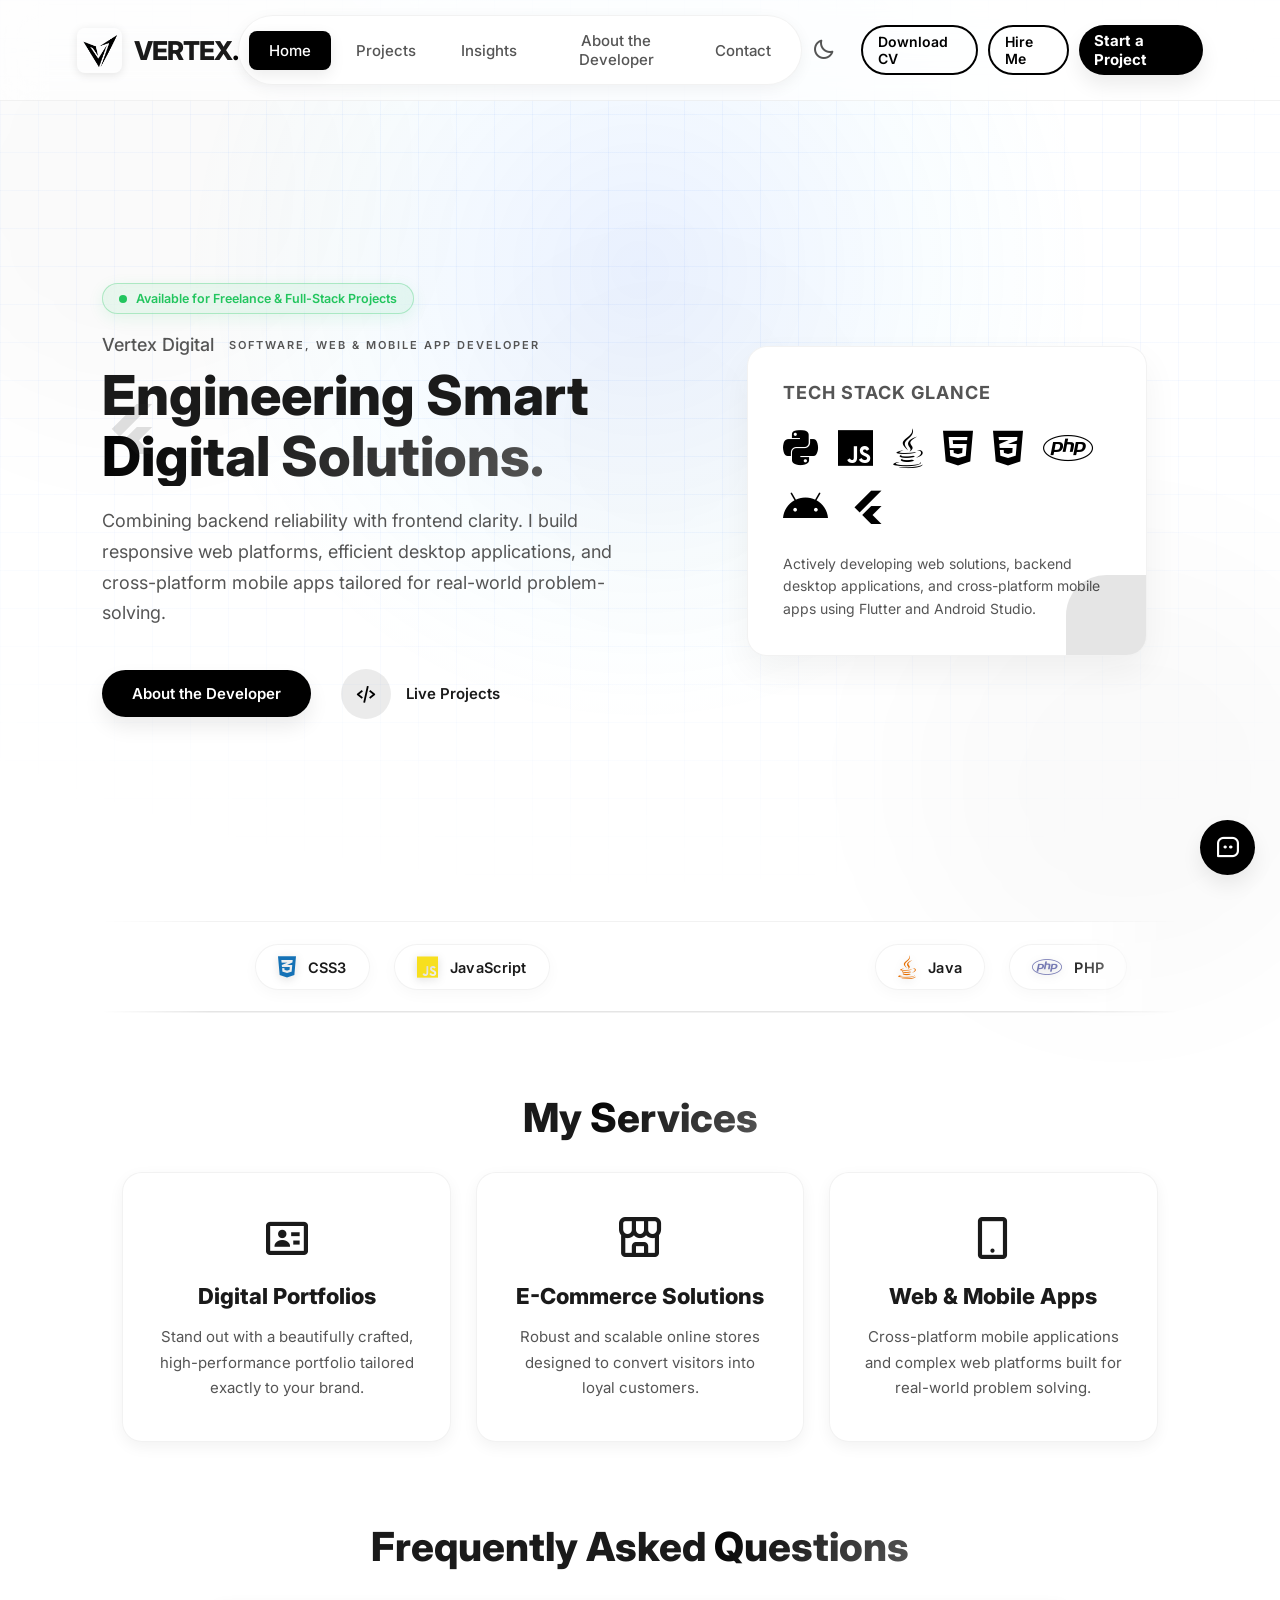
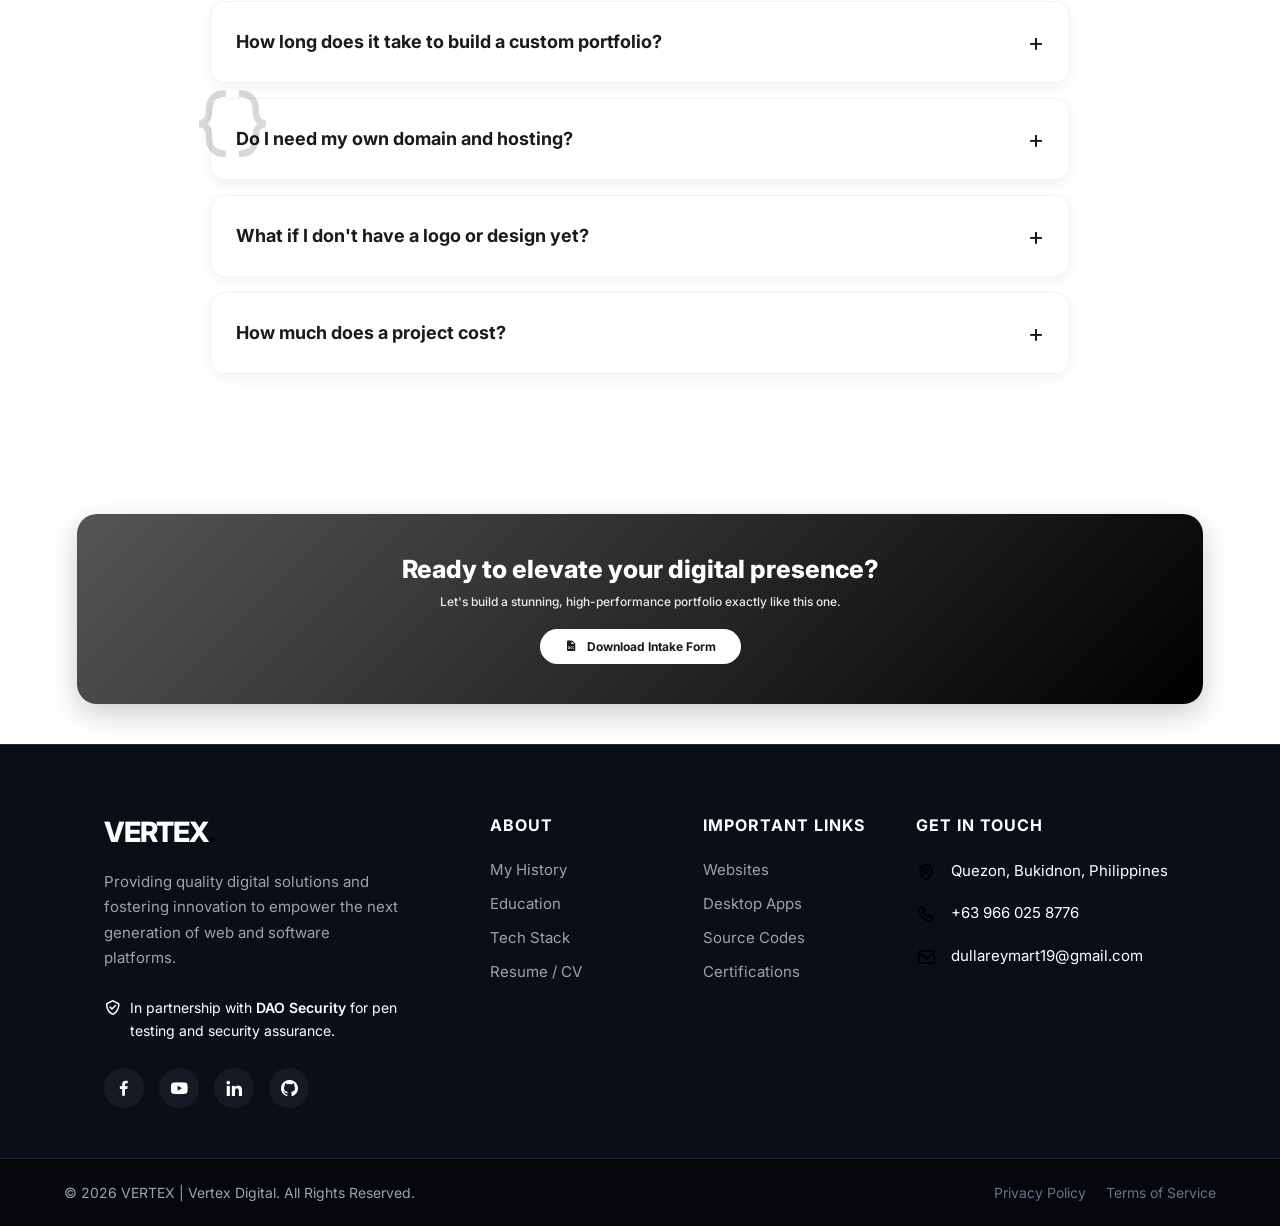
==== commit 156cb647: "Replace particles.js with Linear/Vercel blueprint tech grid and ambient spotlight" ====
--- a/index.html
+++ b/index.html
@@ -19,7 +19,9 @@
     <link rel="stylesheet" href="https://cdnjs.cloudflare.com/ajax/libs/font-awesome/6.0.0/css/all.min.css">
 </head>
 <body>
-    <div id="particles-js"></div>
+    <!-- Modern Engineering Blueprint Tech Grid & Ambient Spotlight (Linear/Vercel Aesthetic) -->
+    <div class="bg-grid-pattern" aria-hidden="true"></div>
+    <div class="bg-ambient-spotlight" aria-hidden="true"></div>
     <div class="bg-shape shape-left"></div>
     <div class="bg-shape shape-right"></div>
     <div class="bg-shape shape-center"></div>
@@ -861,75 +863,7 @@
         <i class='bx bx-up-arrow-alt'></i>
     </button>
 
-    <!-- Particles.js Animation Background Library -->
-    <script src="https://cdn.jsdelivr.net/npm/particles.js@2.0.0/particles.min.js"></script>
-
     <script>
-        // --- Animated Background Library (Particles.js) ---
-        function initParticles() {
-            if (typeof particlesJS === 'undefined') return;
-            const isDark = document.body.classList.contains('dark-mode');
-            
-            const particleColors = isDark 
-                ? ["#60a5fa", "#38bdf8", "#818cf8", "#ffffff"]
-                : ["#0f62fe", "#2563eb", "#64748b"];
-            const lineColor = isDark ? "#38bdf8" : "#0f62fe";
-            const lineOpacity = isDark ? 0.16 : 0.12;
-
-            particlesJS("particles-js", {
-                particles: {
-                    number: {
-                        value: window.innerWidth < 768 ? 25 : 55,
-                        density: { enable: true, value_area: 900 }
-                    },
-                    color: { value: particleColors },
-                    shape: { type: "circle" },
-                    opacity: {
-                        value: isDark ? 0.5 : 0.4,
-                        random: true,
-                        anim: { enable: true, speed: 0.8, opacity_min: 0.1, sync: false }
-                    },
-                    size: {
-                        value: 3,
-                        random: true,
-                        anim: { enable: true, speed: 1.5, size_min: 1, sync: false }
-                    },
-                    line_linked: {
-                        enable: true,
-                        distance: 140,
-                        color: lineColor,
-                        opacity: lineOpacity,
-                        width: 1
-                    },
-                    move: {
-                        enable: true,
-                        speed: 1.2,
-                        direction: "none",
-                        random: true,
-                        straight: false,
-                        out_mode: "out",
-                        bounce: false
-                    }
-                },
-                interactivity: {
-                    detect_on: "window",
-                    events: {
-                        onhover: { enable: true, mode: "grab" },
-                        onclick: { enable: true, mode: "push" },
-                        resize: true
-                    },
-                    modes: {
-                        grab: {
-                            distance: 150,
-                            line_linked: { opacity: isDark ? 0.45 : 0.35 }
-                        },
-                        push: { particles_nb: 3 }
-                    }
-                },
-                retina_detect: true
-            });
-        }
-
         // --- Mobile Menu Toggle ---
         const menuToggle = document.getElementById('menuToggle');
         const tabNav = document.querySelector('.tab-nav');
@@ -1067,9 +1001,6 @@
             }
         } catch(e) {}
 
-        // Initial launch of particles background
-        initParticles();
-
         themeToggle.addEventListener('click', () => {
             body.classList.toggle('dark-mode');
             const isDark = body.classList.contains('dark-mode');
@@ -1083,9 +1014,6 @@
             try {
                 localStorage.setItem('theme', isDark ? 'dark' : 'light');
             } catch(e) {}
-
-            // Dynamically refresh particles palette for active theme
-            initParticles();
         });
 
         // --- Intersection Observer for Scroll Animations ---
@@ -1139,8 +1067,18 @@
         }
 
 
-        // --- Card Spotlight Mouse Hover Glow (Linear / Vercel style) ---
+        // --- Ambient Background & Card Spotlight Tracking (Linear / Vercel style) ---
+        let bgGlowTicking = false;
         document.addEventListener('mousemove', (e) => {
+            if (!bgGlowTicking) {
+                window.requestAnimationFrame(() => {
+                    document.documentElement.style.setProperty('--bg-glow-x', `${e.clientX}px`);
+                    document.documentElement.style.setProperty('--bg-glow-y', `${e.clientY}px`);
+                    bgGlowTicking = false;
+                });
+                bgGlowTicking = true;
+            }
+
             const cards = document.querySelectorAll('.spotlight-card');
             cards.forEach(card => {
                 const rect = card.getBoundingClientRect();
@@ -1151,7 +1089,7 @@
                     card.style.setProperty('--mouse-y', `${y}px`);
                 }
             });
-        });
+        }, { passive: true });
 
         // --- Toast Notification Manager ---
         function showToast({ title, message, type = 'success', actionText, actionUrl = 'Client_Intake_Form.doc' }) {
--- a/style.css
+++ b/style.css
@@ -46,7 +46,8 @@
 html {
     font-size: 62.5%; 
 }
-#particles-js {
+/* Modern Engineering Blueprint Tech Grid & Ambient Spotlight (Linear/Vercel Aesthetic) */
+.bg-grid-pattern {
     position: fixed;
     top: 0;
     left: 0;
@@ -54,6 +55,44 @@
     height: 100%;
     z-index: 0;
     pointer-events: none;
+    background-size: 38px 38px;
+    background-image: 
+        linear-gradient(to right, rgba(15, 98, 254, 0.045) 1px, transparent 1px),
+        linear-gradient(to bottom, rgba(15, 98, 254, 0.045) 1px, transparent 1px);
+    mask-image: radial-gradient(ellipse 85% 70% at 50% 30%, #000 40%, transparent 100%);
+    -webkit-mask-image: radial-gradient(ellipse 85% 70% at 50% 30%, #000 40%, transparent 100%);
+}
+
+body.dark-mode .bg-grid-pattern {
+    background-image: 
+        linear-gradient(to right, rgba(255, 255, 255, 0.038) 1px, transparent 1px),
+        linear-gradient(to bottom, rgba(255, 255, 255, 0.038) 1px, transparent 1px);
+}
+
+.bg-ambient-spotlight {
+    position: fixed;
+    top: 0;
+    left: 0;
+    width: 100%;
+    height: 100%;
+    z-index: 0;
+    pointer-events: none;
+    background: radial-gradient(
+        650px circle at var(--bg-glow-x, 50%) var(--bg-glow-y, 30%),
+        rgba(15, 98, 254, 0.09),
+        rgba(56, 189, 248, 0.03) 45%,
+        transparent 70%
+    );
+    transition: background 0.1s ease-out;
+}
+
+body.dark-mode .bg-ambient-spotlight {
+    background: radial-gradient(
+        750px circle at var(--bg-glow-x, 50%) var(--bg-glow-y, 30%),
+        rgba(56, 189, 248, 0.12),
+        rgba(99, 102, 241, 0.05) 45%,
+        transparent 70%
+    );
 }
 .header, .main-content, .mega-footer {
     position: relative;
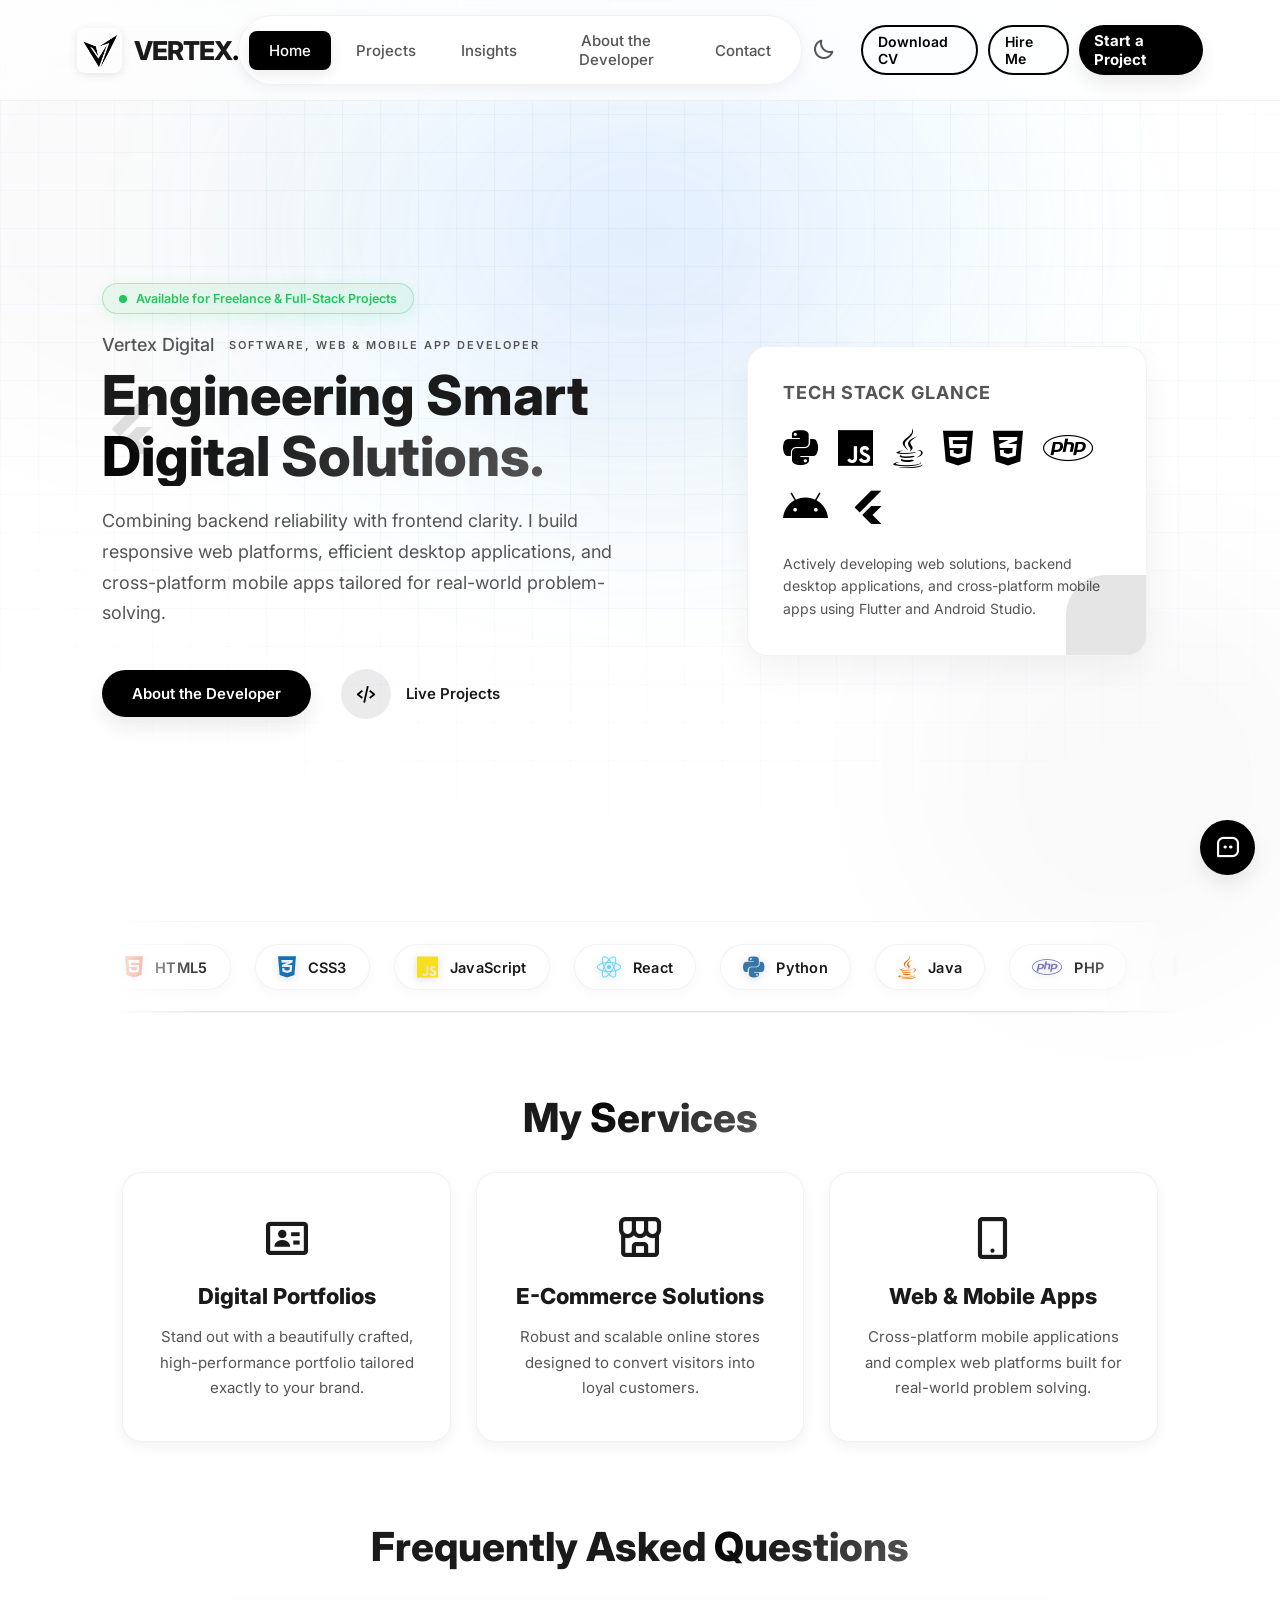
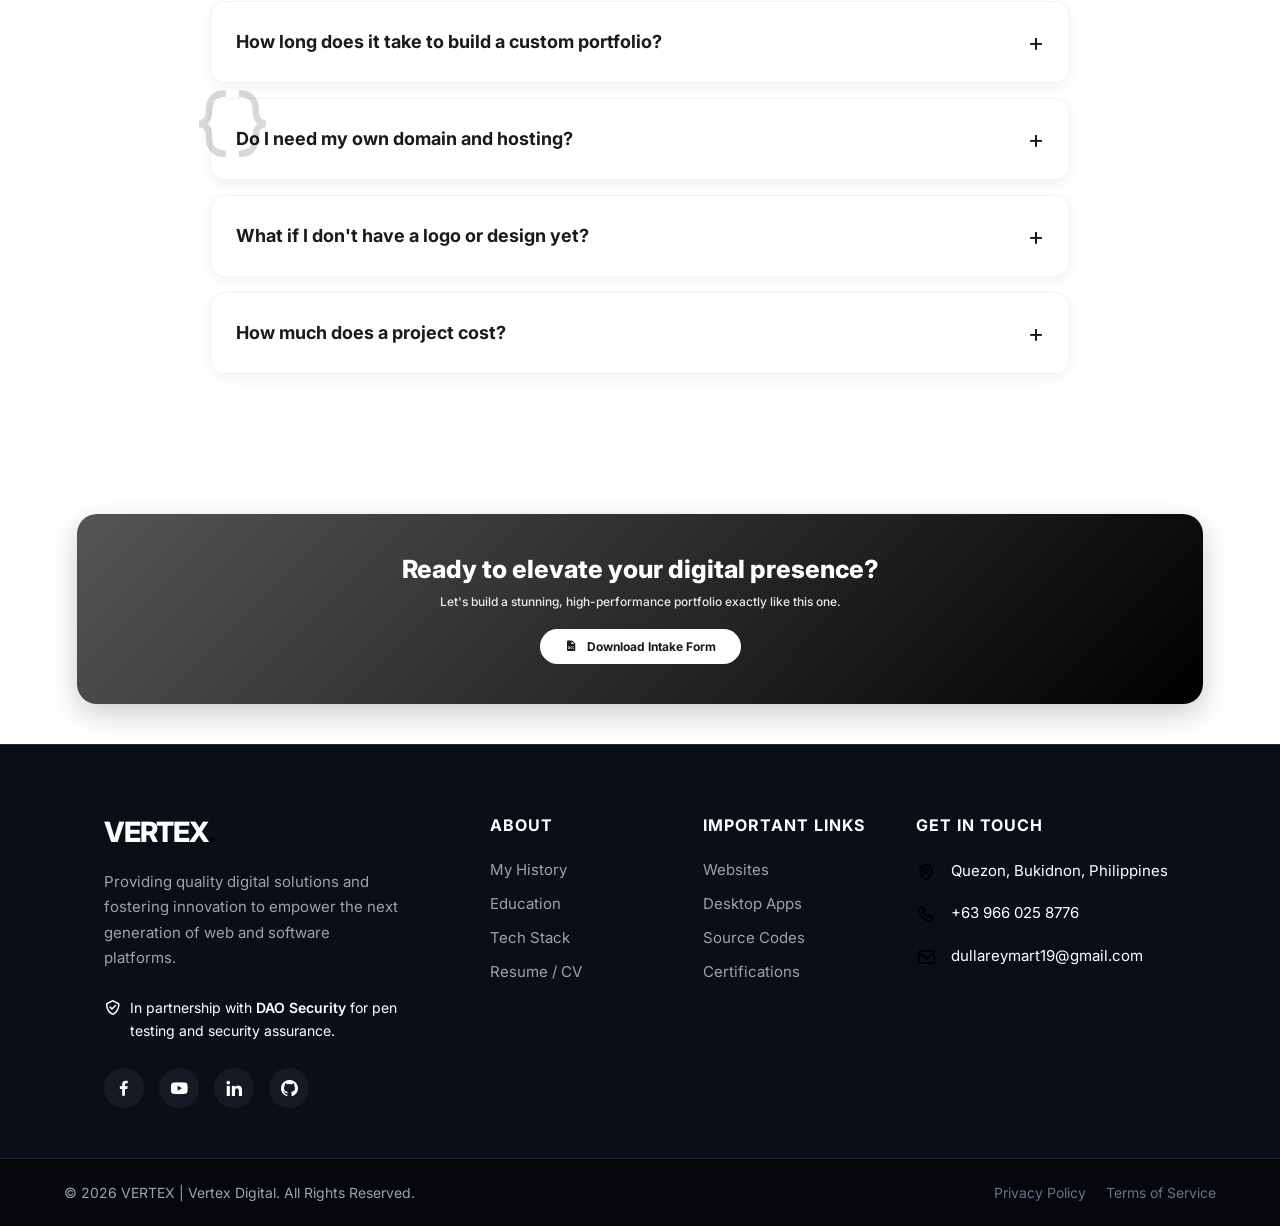
==== commit 66f79bff: "Replace interactive mouse tracking with non-interactive ambient breathing aurora animation" ====
--- a/index.html
+++ b/index.html
@@ -1067,29 +1067,7 @@
         }
 
 
-        // --- Ambient Background & Card Spotlight Tracking (Linear / Vercel style) ---
-        let bgGlowTicking = false;
-        document.addEventListener('mousemove', (e) => {
-            if (!bgGlowTicking) {
-                window.requestAnimationFrame(() => {
-                    document.documentElement.style.setProperty('--bg-glow-x', `${e.clientX}px`);
-                    document.documentElement.style.setProperty('--bg-glow-y', `${e.clientY}px`);
-                    bgGlowTicking = false;
-                });
-                bgGlowTicking = true;
-            }
-
-            const cards = document.querySelectorAll('.spotlight-card');
-            cards.forEach(card => {
-                const rect = card.getBoundingClientRect();
-                if (rect.top <= window.innerHeight && rect.bottom >= 0) {
-                    const x = e.clientX - rect.left;
-                    const y = e.clientY - rect.top;
-                    card.style.setProperty('--mouse-x', `${x}px`);
-                    card.style.setProperty('--mouse-y', `${y}px`);
-                }
-            });
-        }, { passive: true });
+
 
         // --- Toast Notification Manager ---
         function showToast({ title, message, type = 'success', actionText, actionUrl = 'Client_Intake_Form.doc' }) {
--- a/style.css
+++ b/style.css
@@ -71,28 +71,50 @@
 
 .bg-ambient-spotlight {
     position: fixed;
-    top: 0;
-    left: 0;
-    width: 100%;
-    height: 100%;
+    top: -12vh;
+    left: 50%;
+    transform: translateX(-50%);
+    width: 960px;
+    max-width: 130vw;
+    height: 680px;
+    border-radius: 50%;
+    pointer-events: none;
     z-index: 0;
-    pointer-events: none;
+    filter: blur(85px);
+    opacity: 0.65;
     background: radial-gradient(
-        650px circle at var(--bg-glow-x, 50%) var(--bg-glow-y, 30%),
-        rgba(15, 98, 254, 0.09),
-        rgba(56, 189, 248, 0.03) 45%,
-        transparent 70%
+        ellipse at center,
+        rgba(15, 98, 254, 0.22) 0%,
+        rgba(56, 189, 248, 0.10) 45%,
+        transparent 72%
     );
-    transition: background 0.1s ease-out;
+    animation: ambient-aurora-breathe 14s ease-in-out infinite alternate;
+    will-change: transform, opacity;
 }
 
 body.dark-mode .bg-ambient-spotlight {
+    opacity: 0.8;
     background: radial-gradient(
-        750px circle at var(--bg-glow-x, 50%) var(--bg-glow-y, 30%),
-        rgba(56, 189, 248, 0.12),
-        rgba(99, 102, 241, 0.05) 45%,
-        transparent 70%
+        ellipse at center,
+        rgba(56, 189, 248, 0.22) 0%,
+        rgba(99, 102, 241, 0.14) 45%,
+        transparent 72%
     );
+}
+
+@keyframes ambient-aurora-breathe {
+    0% {
+        transform: translateX(-50%) translateY(0) scale(1);
+        opacity: 0.55;
+    }
+    50% {
+        transform: translateX(-46%) translateY(40px) scale(1.1);
+        opacity: 0.8;
+    }
+    100% {
+        transform: translateX(-54%) translateY(18px) scale(0.95);
+        opacity: 0.6;
+    }
 }
 .header, .main-content, .mega-footer {
     position: relative;
@@ -2751,7 +2773,7 @@
     display: none !important;
 }
 
-/* 4. Mouse Spotlight Glow on Cards (Linear / Vercel effect) */
+/* 4. Pure CSS Ambient Highlight on Cards */
 .spotlight-card {
     position: relative;
     overflow: hidden;
@@ -2760,7 +2782,7 @@
     content: '';
     position: absolute;
     top: 0; left: 0; right: 0; bottom: 0;
-    background: radial-gradient(450px circle at var(--mouse-x, -999px) var(--mouse-y, -999px), rgba(255, 255, 255, 0.09), transparent 60%);
+    background: radial-gradient(500px circle at 50% 0%, rgba(255, 255, 255, 0.08), transparent 70%);
     pointer-events: none;
     opacity: 0;
     transition: opacity 0.35s ease;
@@ -2768,7 +2790,7 @@
     border-radius: inherit;
 }
 body:not(.dark-mode) .spotlight-card::before {
-    background: radial-gradient(400px circle at var(--mouse-x, -999px) var(--mouse-y, -999px), rgba(15, 98, 254, 0.09), transparent 60%);
+    background: radial-gradient(450px circle at 50% 0%, rgba(15, 98, 254, 0.08), transparent 70%);
 }
 .spotlight-card:hover::before {
     opacity: 1;
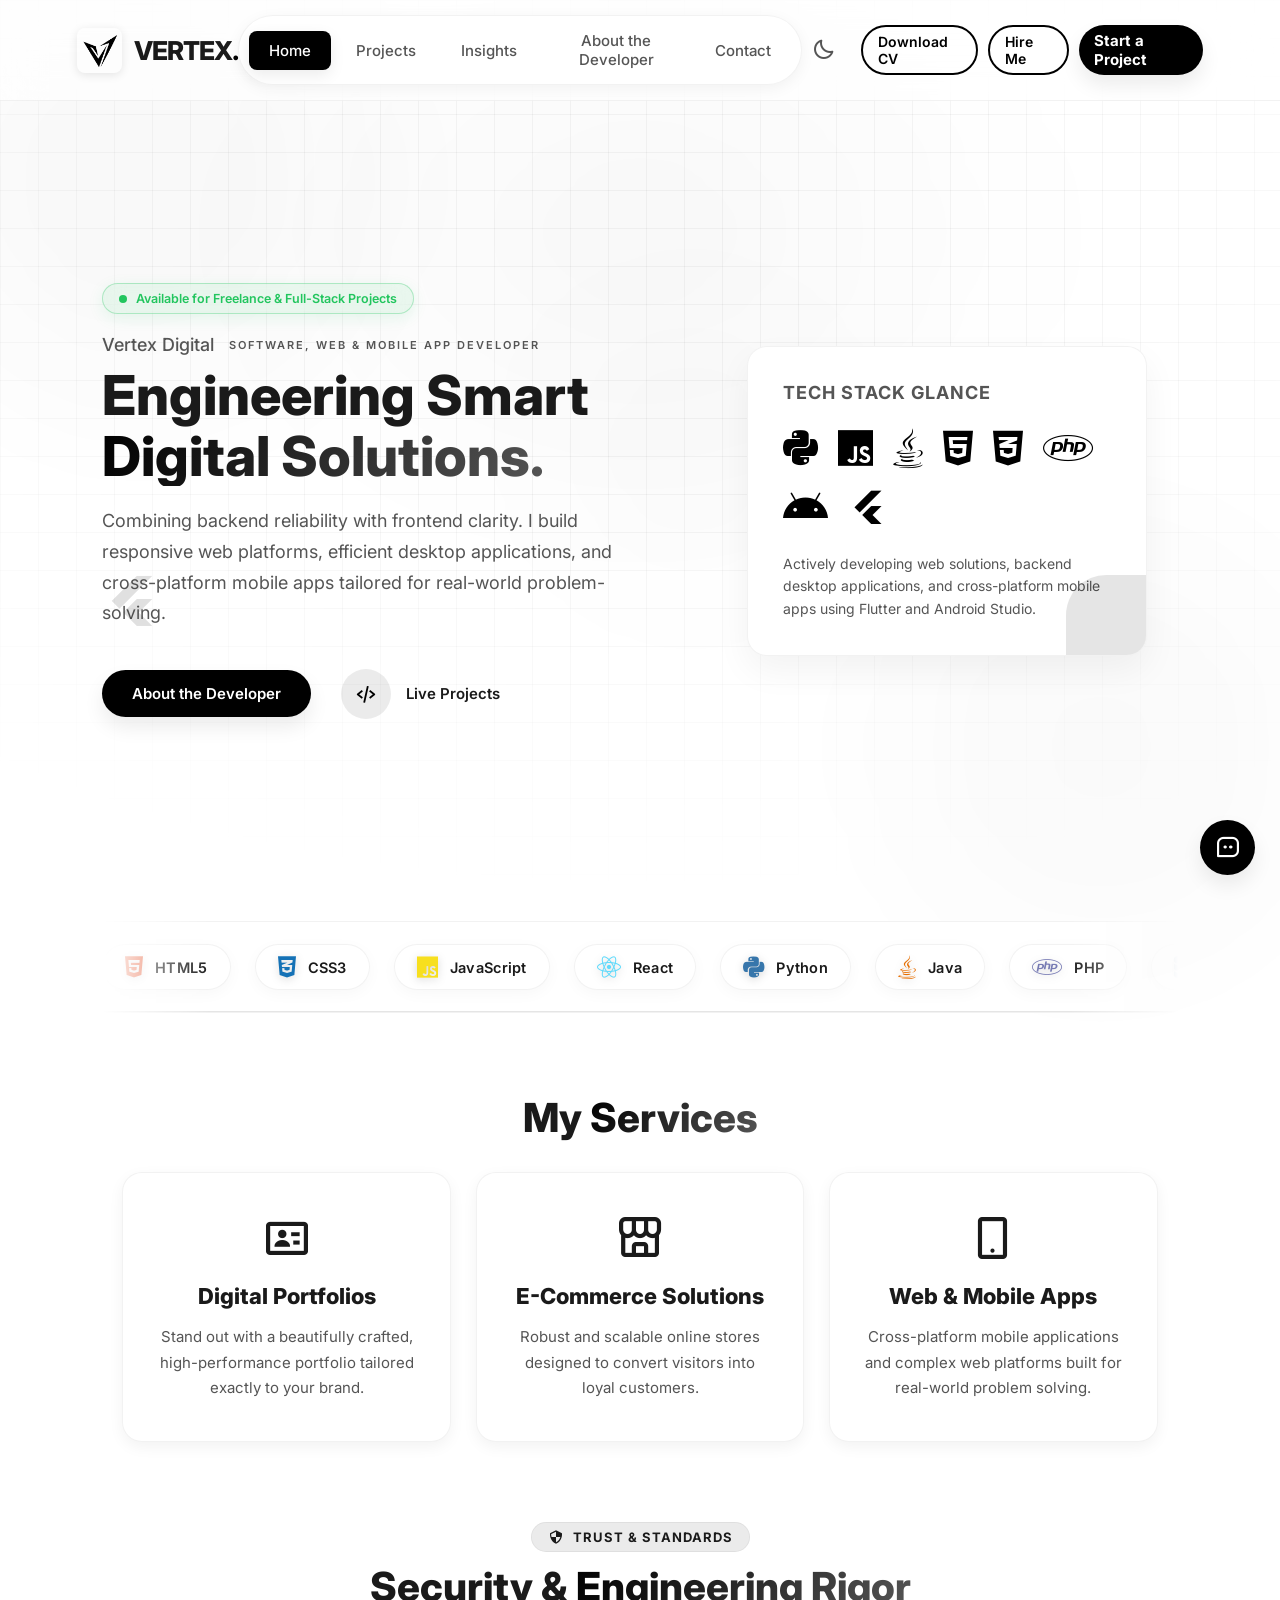
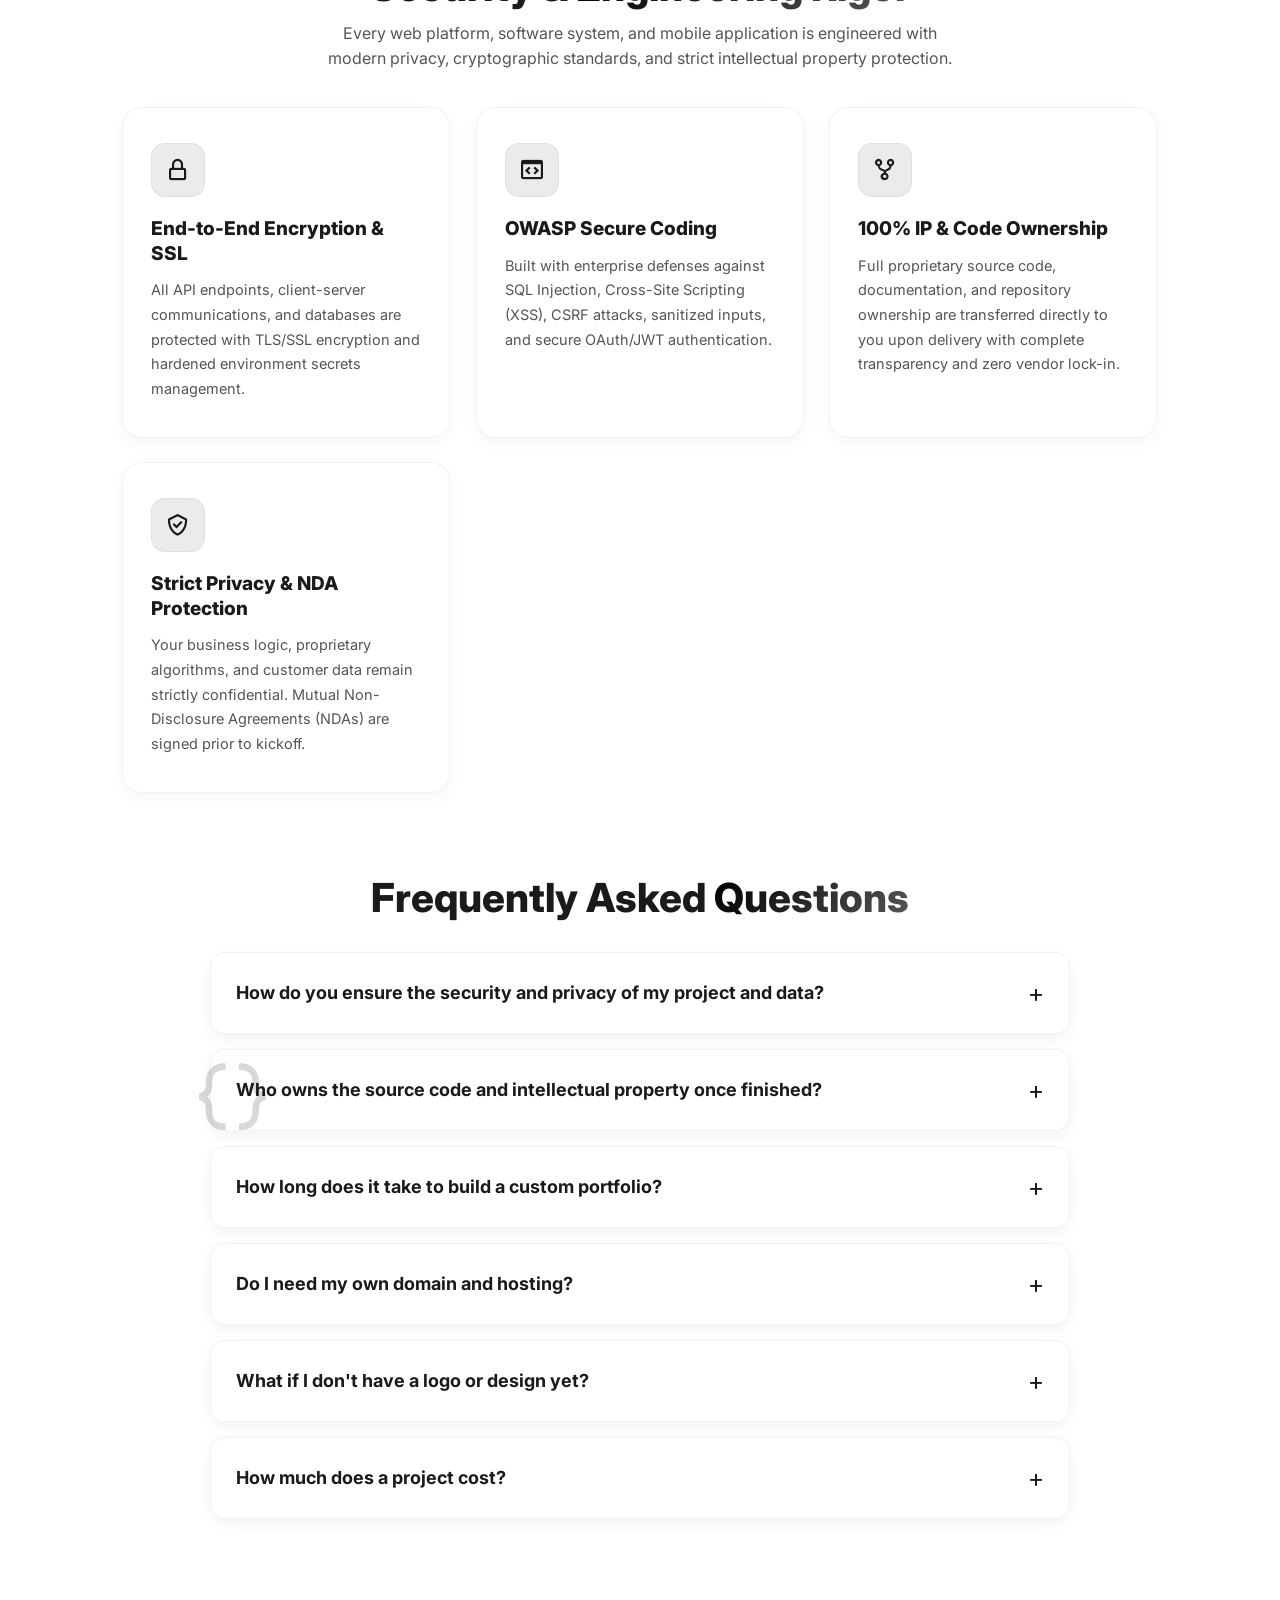
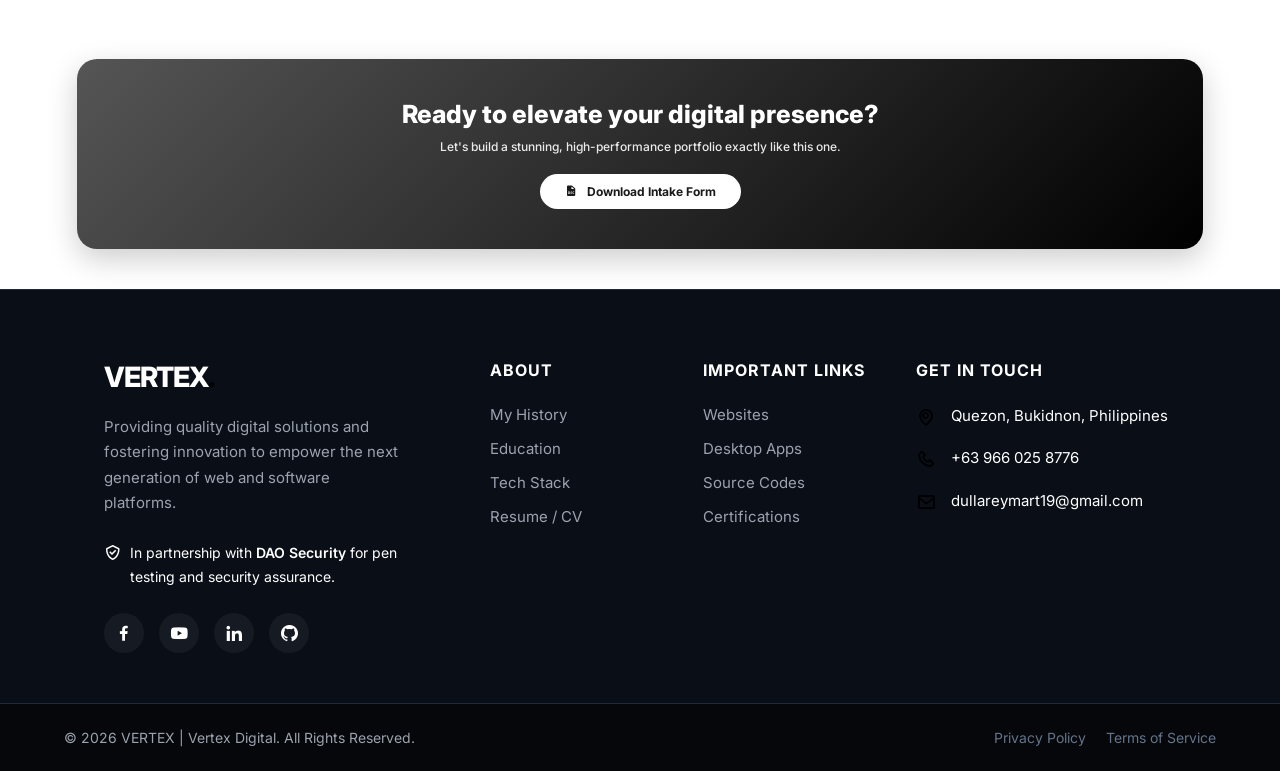
==== commit 50904397: "Add Security and Engineering Standards trust section and security FAQ items" ====
--- a/index.html
+++ b/index.html
@@ -169,10 +169,67 @@
                 </div>
             </div>
 
+            <!-- SECURITY & ENGINEERING STANDARDS SECTION -->
+            <div class="security-section" style="margin-top: 8rem;">
+                <div style="text-align: center; margin-bottom: 3.5rem;">
+                    <div class="security-badge"><i class='bx bx-shield-quarter'></i> Trust & Standards</div>
+                    <h2 class="heading" style="font-size: 4rem; margin-top: 1rem;">Security & <span>Engineering Rigor</span></h2>
+                    <p style="font-size: 1.6rem; color: var(--p-color); max-width: 650px; margin: 1rem auto 0; line-height: 1.6;">
+                        Every web platform, software system, and mobile application is engineered with modern privacy, cryptographic standards, and strict intellectual property protection.
+                    </p>
+                </div>
+                
+                <div class="security-grid">
+                    <div class="security-card spotlight-card animate-on-scroll">
+                        <div class="security-icon-box">
+                            <i class='bx bx-lock-alt'></i>
+                        </div>
+                        <h3>End-to-End Encryption & SSL</h3>
+                        <p>All API endpoints, client-server communications, and databases are protected with TLS/SSL encryption and hardened environment secrets management.</p>
+                    </div>
+
+                    <div class="security-card spotlight-card animate-on-scroll">
+                        <div class="security-icon-box">
+                            <i class='bx bx-code-block'></i>
+                        </div>
+                        <h3>OWASP Secure Coding</h3>
+                        <p>Built with enterprise defenses against SQL Injection, Cross-Site Scripting (XSS), CSRF attacks, sanitized inputs, and secure OAuth/JWT authentication.</p>
+                    </div>
+
+                    <div class="security-card spotlight-card animate-on-scroll">
+                        <div class="security-icon-box">
+                            <i class='bx bx-git-repo-forked'></i>
+                        </div>
+                        <h3>100% IP & Code Ownership</h3>
+                        <p>Full proprietary source code, documentation, and repository ownership are transferred directly to you upon delivery with complete transparency and zero vendor lock-in.</p>
+                    </div>
+
+                    <div class="security-card spotlight-card animate-on-scroll">
+                        <div class="security-icon-box">
+                            <i class='bx bx-check-shield'></i>
+                        </div>
+                        <h3>Strict Privacy & NDA Protection</h3>
+                        <p>Your business logic, proprietary algorithms, and customer data remain strictly confidential. Mutual Non-Disclosure Agreements (NDAs) are signed prior to kickoff.</p>
+                    </div>
+                </div>
+            </div>
+
             <!-- FAQ SECTION -->
             <div style="margin-top: 8rem; margin-bottom: 4rem;">
                 <h2 class="heading" style="text-align: center; margin-bottom: 3rem; font-size: 4rem;">Frequently Asked <span>Questions</span></h2>
                 <div class="faq-container">
+                    <details class="faq-item">
+                        <summary>How do you ensure the security and privacy of my project and data?</summary>
+                        <div class="faq-content">
+                            Security is baked into every phase of development. I adhere to modern OWASP security standards, implement SSL/HTTPS encryption, secure authentication (JWT/OAuth), role-based access control (RBAC), and ensure all user inputs are strictly sanitized against vulnerabilities. For sensitive or proprietary projects, I am always ready to sign a mutual Non-Disclosure Agreement (NDA) before any consultation or development begins.
+                        </div>
+                    </details>
+                    <details class="faq-item">
+                        <summary>Who owns the source code and intellectual property once finished?</summary>
+                        <div class="faq-content">
+                            You own 100% of the intellectual property, source code, and design assets upon project completion and final handover. Full GitHub/GitLab repository ownership, deployment credentials, and technical documentation are transferred directly to your accounts with zero vendor lock-in.
+                        </div>
+                    </details>
                     <details class="faq-item">
                         <summary>How long does it take to build a custom portfolio?</summary>
                         <div class="faq-content">
--- a/style.css
+++ b/style.css
@@ -57,18 +57,19 @@
     pointer-events: none;
     background-size: 38px 38px;
     background-image: 
-        linear-gradient(to right, rgba(15, 98, 254, 0.045) 1px, transparent 1px),
-        linear-gradient(to bottom, rgba(15, 98, 254, 0.045) 1px, transparent 1px);
+        linear-gradient(to right, rgba(0, 0, 0, 0.038) 1px, transparent 1px),
+        linear-gradient(to bottom, rgba(0, 0, 0, 0.038) 1px, transparent 1px);
     mask-image: radial-gradient(ellipse 85% 70% at 50% 30%, #000 40%, transparent 100%);
     -webkit-mask-image: radial-gradient(ellipse 85% 70% at 50% 30%, #000 40%, transparent 100%);
 }
 
 body.dark-mode .bg-grid-pattern {
     background-image: 
-        linear-gradient(to right, rgba(255, 255, 255, 0.038) 1px, transparent 1px),
-        linear-gradient(to bottom, rgba(255, 255, 255, 0.038) 1px, transparent 1px);
-}
-
+        linear-gradient(to right, rgba(255, 255, 255, 0.035) 1px, transparent 1px),
+        linear-gradient(to bottom, rgba(255, 255, 255, 0.035) 1px, transparent 1px);
+}
+
+/* Autonomous Moving Ambient Aura (Color Matched) */
 .bg-ambient-spotlight {
     position: fixed;
     top: -12vh;
@@ -81,11 +82,11 @@
     pointer-events: none;
     z-index: 0;
     filter: blur(85px);
-    opacity: 0.65;
+    opacity: 0.6;
     background: radial-gradient(
         ellipse at center,
-        rgba(15, 98, 254, 0.22) 0%,
-        rgba(56, 189, 248, 0.10) 45%,
+        rgba(0, 0, 0, 0.055) 0%,
+        rgba(60, 60, 60, 0.02) 45%,
         transparent 72%
     );
     animation: ambient-aurora-breathe 14s ease-in-out infinite alternate;
@@ -96,8 +97,8 @@
     opacity: 0.8;
     background: radial-gradient(
         ellipse at center,
-        rgba(56, 189, 248, 0.22) 0%,
-        rgba(99, 102, 241, 0.14) 45%,
+        rgba(255, 255, 255, 0.11) 0%,
+        rgba(148, 163, 184, 0.04) 45%,
         transparent 72%
     );
 }
@@ -108,11 +109,11 @@
         opacity: 0.55;
     }
     50% {
-        transform: translateX(-46%) translateY(40px) scale(1.1);
+        transform: translateX(-47%) translateY(35px) scale(1.12);
         opacity: 0.8;
     }
     100% {
-        transform: translateX(-54%) translateY(18px) scale(0.95);
+        transform: translateX(-53%) translateY(16px) scale(0.96);
         opacity: 0.6;
     }
 }
@@ -120,59 +121,77 @@
     position: relative;
     z-index: 1;
 }
+
+/* Autonomous Moving Ambient Gradient Orbs */
 .bg-shape {
     position: fixed; 
     z-index: -1;
-    filter: blur(80px);
-    opacity: 0.35;
+    filter: blur(90px);
     border-radius: 50%;
+    pointer-events: none;
+    will-change: transform;
 }
 
 @keyframes float-shape-1 {
     0% { transform: translate(0, 0) scale(1); }
-    33% { transform: translate(8vw, 12vh) scale(1.1); }
-    66% { transform: translate(-4vw, 8vh) scale(0.9); }
+    33% { transform: translate(8vw, 10vh) scale(1.15); }
+    66% { transform: translate(-5vw, 14vh) scale(0.92); }
     100% { transform: translate(0, 0) scale(1); }
 }
 
 @keyframes float-shape-2 {
     0% { transform: translate(0, 0) scale(1); }
-    33% { transform: translate(-10vw, -8vh) scale(1.2); }
-    66% { transform: translate(5vw, -12vh) scale(0.85); }
+    33% { transform: translate(-10vw, -8vh) scale(1.18); }
+    66% { transform: translate(6vw, -12vh) scale(0.88); }
     100% { transform: translate(0, 0) scale(1); }
 }
 
 @keyframes float-shape-3 {
     0% { transform: translate(0, 0) scale(1); }
     33% { transform: translate(12vw, -10vh) scale(0.9); }
-    66% { transform: translate(-8vw, 5vh) scale(1.1); }
+    66% { transform: translate(-8vw, 6vh) scale(1.12); }
     100% { transform: translate(0, 0) scale(1); }
 }
 
 .shape-left {
     top: -10%;
     left: -10%;
-    width: 40vw;
-    height: 40vw;
-    background: linear-gradient(to bottom right, var(--border-color), var(--main-fade));
+    width: 42vw;
+    height: 42vw;
+    background: radial-gradient(circle, rgba(0, 0, 0, 0.05) 0%, rgba(100, 116, 139, 0.02) 60%, transparent 80%);
+    opacity: 0.75;
     animation: float-shape-1 22s ease-in-out infinite;
 }
 .shape-right {
     bottom: -10%;
     right: -5%;
-    width: 35vw;
-    height: 35vw;
-    background: linear-gradient(to top left, var(--main-fade), var(--border-color));
+    width: 38vw;
+    height: 38vw;
+    background: radial-gradient(circle, rgba(0, 0, 0, 0.045) 0%, rgba(71, 85, 105, 0.02) 60%, transparent 80%);
+    opacity: 0.7;
     animation: float-shape-2 26s ease-in-out infinite;
 }
 .shape-center {
     top: 30%;
     left: 40%;
-    width: 25vw;
-    height: 25vw;
-    background: linear-gradient(to right, var(--main-fade), var(--border-color));
-    opacity: 0.25;
+    width: 28vw;
+    height: 28vw;
+    background: radial-gradient(circle, rgba(0, 0, 0, 0.04) 0%, rgba(148, 163, 184, 0.015) 60%, transparent 80%);
+    opacity: 0.65;
     animation: float-shape-3 18s ease-in-out infinite;
+}
+
+body.dark-mode .shape-left {
+    background: radial-gradient(circle, rgba(255, 255, 255, 0.085) 0%, rgba(148, 163, 184, 0.035) 60%, transparent 80%);
+    opacity: 0.85;
+}
+body.dark-mode .shape-right {
+    background: radial-gradient(circle, rgba(255, 255, 255, 0.075) 0%, rgba(100, 116, 139, 0.03) 60%, transparent 80%);
+    opacity: 0.8;
+}
+body.dark-mode .shape-center {
+    background: radial-gradient(circle, rgba(255, 255, 255, 0.065) 0%, rgba(148, 163, 184, 0.025) 60%, transparent 80%);
+    opacity: 0.75;
 }
 .header {
     position: sticky;
@@ -2121,6 +2140,88 @@
     line-height: 1.7;
 }
 
+/* --- Security & Engineering Standards Section --- */
+.security-section {
+    padding: 0 2rem;
+}
+.security-badge {
+    display: inline-flex;
+    align-items: center;
+    gap: 0.8rem;
+    background: var(--main-fade);
+    color: var(--text-color);
+    padding: 0.6rem 1.6rem;
+    border-radius: 5rem;
+    font-size: 1.3rem;
+    font-weight: 700;
+    border: 1px solid var(--border-color);
+    text-transform: uppercase;
+    letter-spacing: 1px;
+}
+.security-badge i {
+    font-size: 1.6rem;
+    color: var(--text-color);
+}
+.security-grid {
+    display: grid;
+    grid-template-columns: repeat(auto-fit, minmax(260px, 1fr));
+    gap: 2.5rem;
+    max-width: 1200px;
+    margin: 0 auto;
+}
+.security-card {
+    background: var(--card-bg);
+    border: 1px solid var(--border-color);
+    border-radius: 2rem;
+    padding: 3.5rem 2.8rem;
+    text-align: left;
+    transition: 0.4s cubic-bezier(0.175, 0.885, 0.32, 1.275);
+    box-shadow: 0 5px 15px rgba(0,0,0,0.04);
+    display: flex;
+    flex-direction: column;
+}
+.security-card:hover {
+    transform: translateY(-8px);
+    box-shadow: 0 15px 35px var(--main-fade);
+    border-color: var(--text-color);
+}
+.security-icon-box {
+    width: 5.4rem;
+    height: 5.4rem;
+    background: var(--main-fade);
+    border-radius: 1.4rem;
+    display: flex;
+    align-items: center;
+    justify-content: center;
+    margin-bottom: 2rem;
+    border: 1px solid var(--border-color);
+    transition: 0.3s ease;
+}
+.security-card:hover .security-icon-box {
+    background: var(--main-color);
+}
+.security-card:hover .security-icon-box i {
+    color: var(--bg-color);
+}
+.security-icon-box i {
+    font-size: 2.6rem;
+    color: var(--text-color);
+    transition: 0.3s ease;
+}
+.security-card h3 {
+    font-size: 1.9rem;
+    color: var(--text-color);
+    margin-bottom: 1.2rem;
+    font-weight: 800;
+    line-height: 1.3;
+}
+.security-card p {
+    font-size: 1.45rem;
+    color: var(--p-color);
+    line-height: 1.7;
+    flex: 1;
+}
+
 /* --- FAQ Section --- */
 .faq-container {
     max-width: 900px;
@@ -2790,7 +2891,7 @@
     border-radius: inherit;
 }
 body:not(.dark-mode) .spotlight-card::before {
-    background: radial-gradient(450px circle at 50% 0%, rgba(15, 98, 254, 0.08), transparent 70%);
+    background: radial-gradient(450px circle at 50% 0%, rgba(0, 0, 0, 0.045), transparent 70%);
 }
 .spotlight-card:hover::before {
     opacity: 1;
@@ -2883,6 +2984,13 @@
 }
 
 @media (max-width: 768px) {
+    .security-grid {
+        grid-template-columns: 1fr;
+        gap: 2rem;
+    }
+    .security-card {
+        padding: 2.8rem 2.2rem;
+    }
     .project-filter-bar {
         border-radius: 2rem;
         padding: 0.8rem;
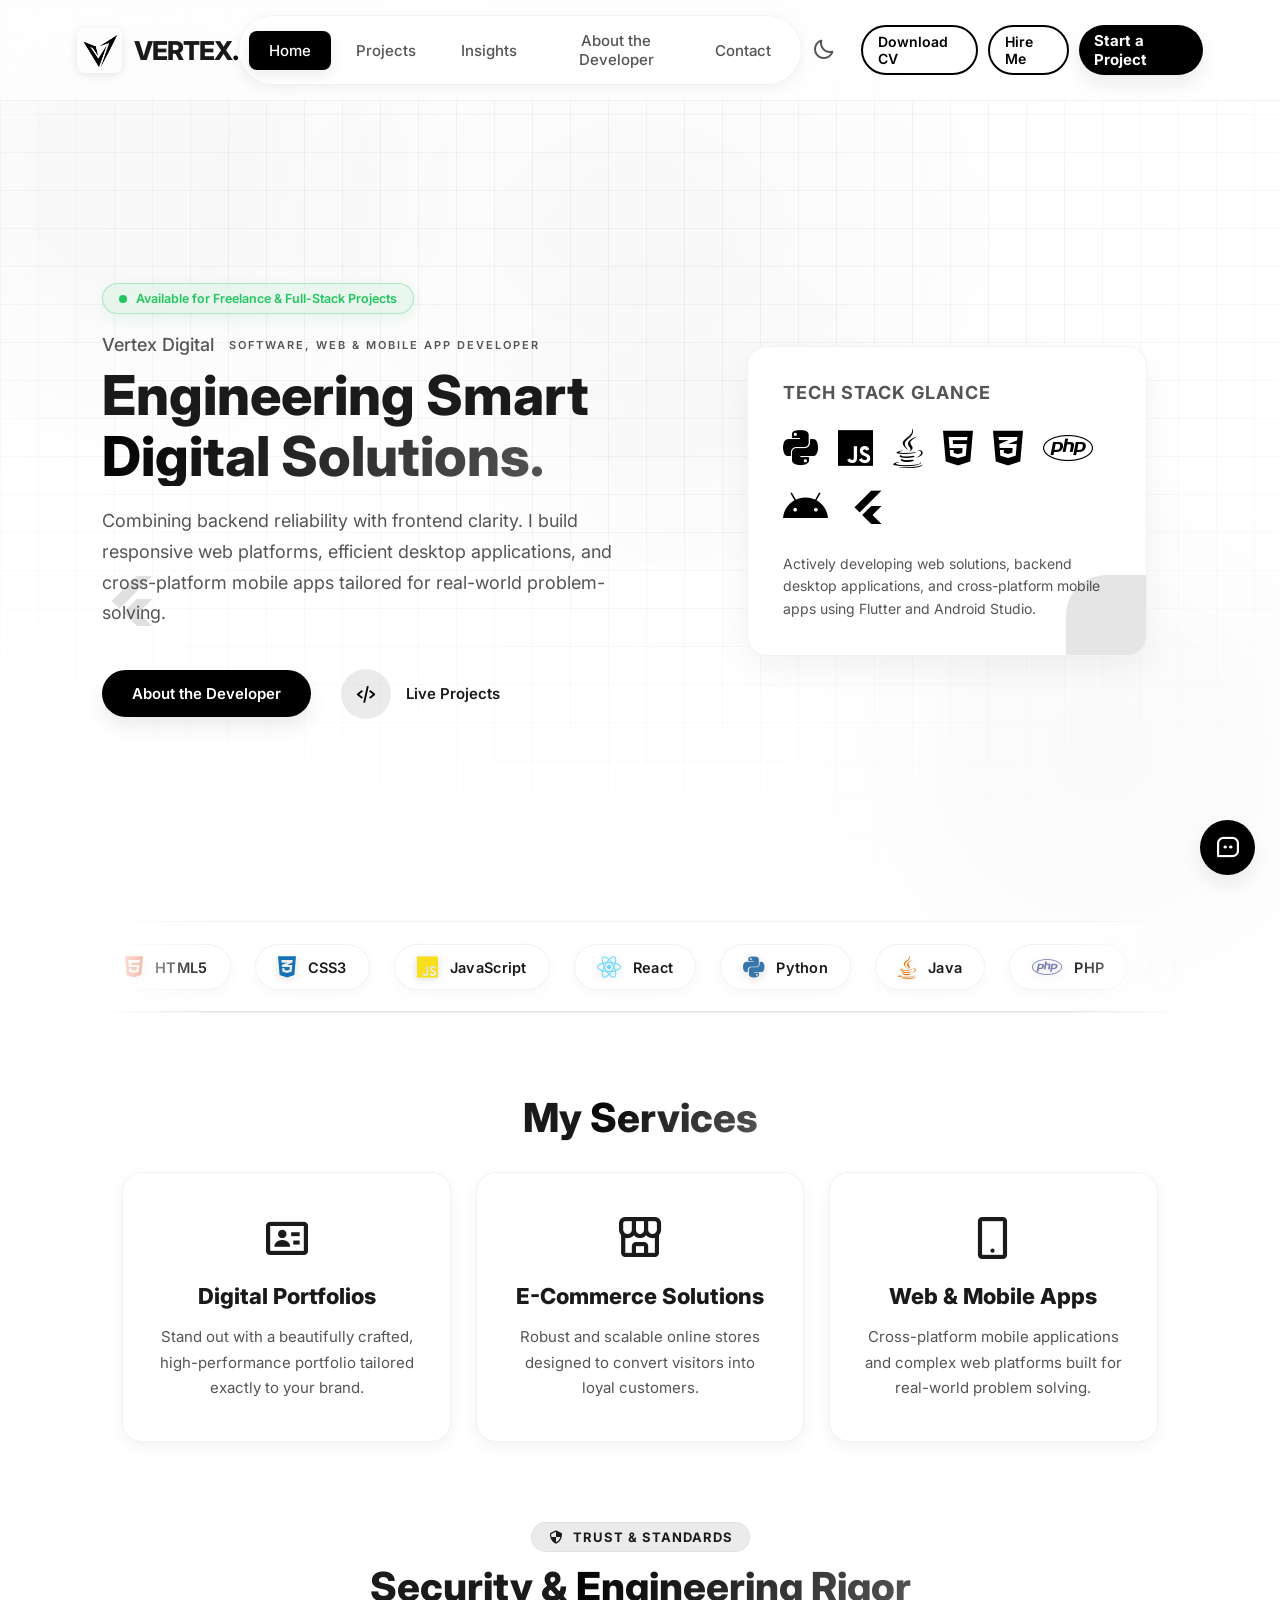
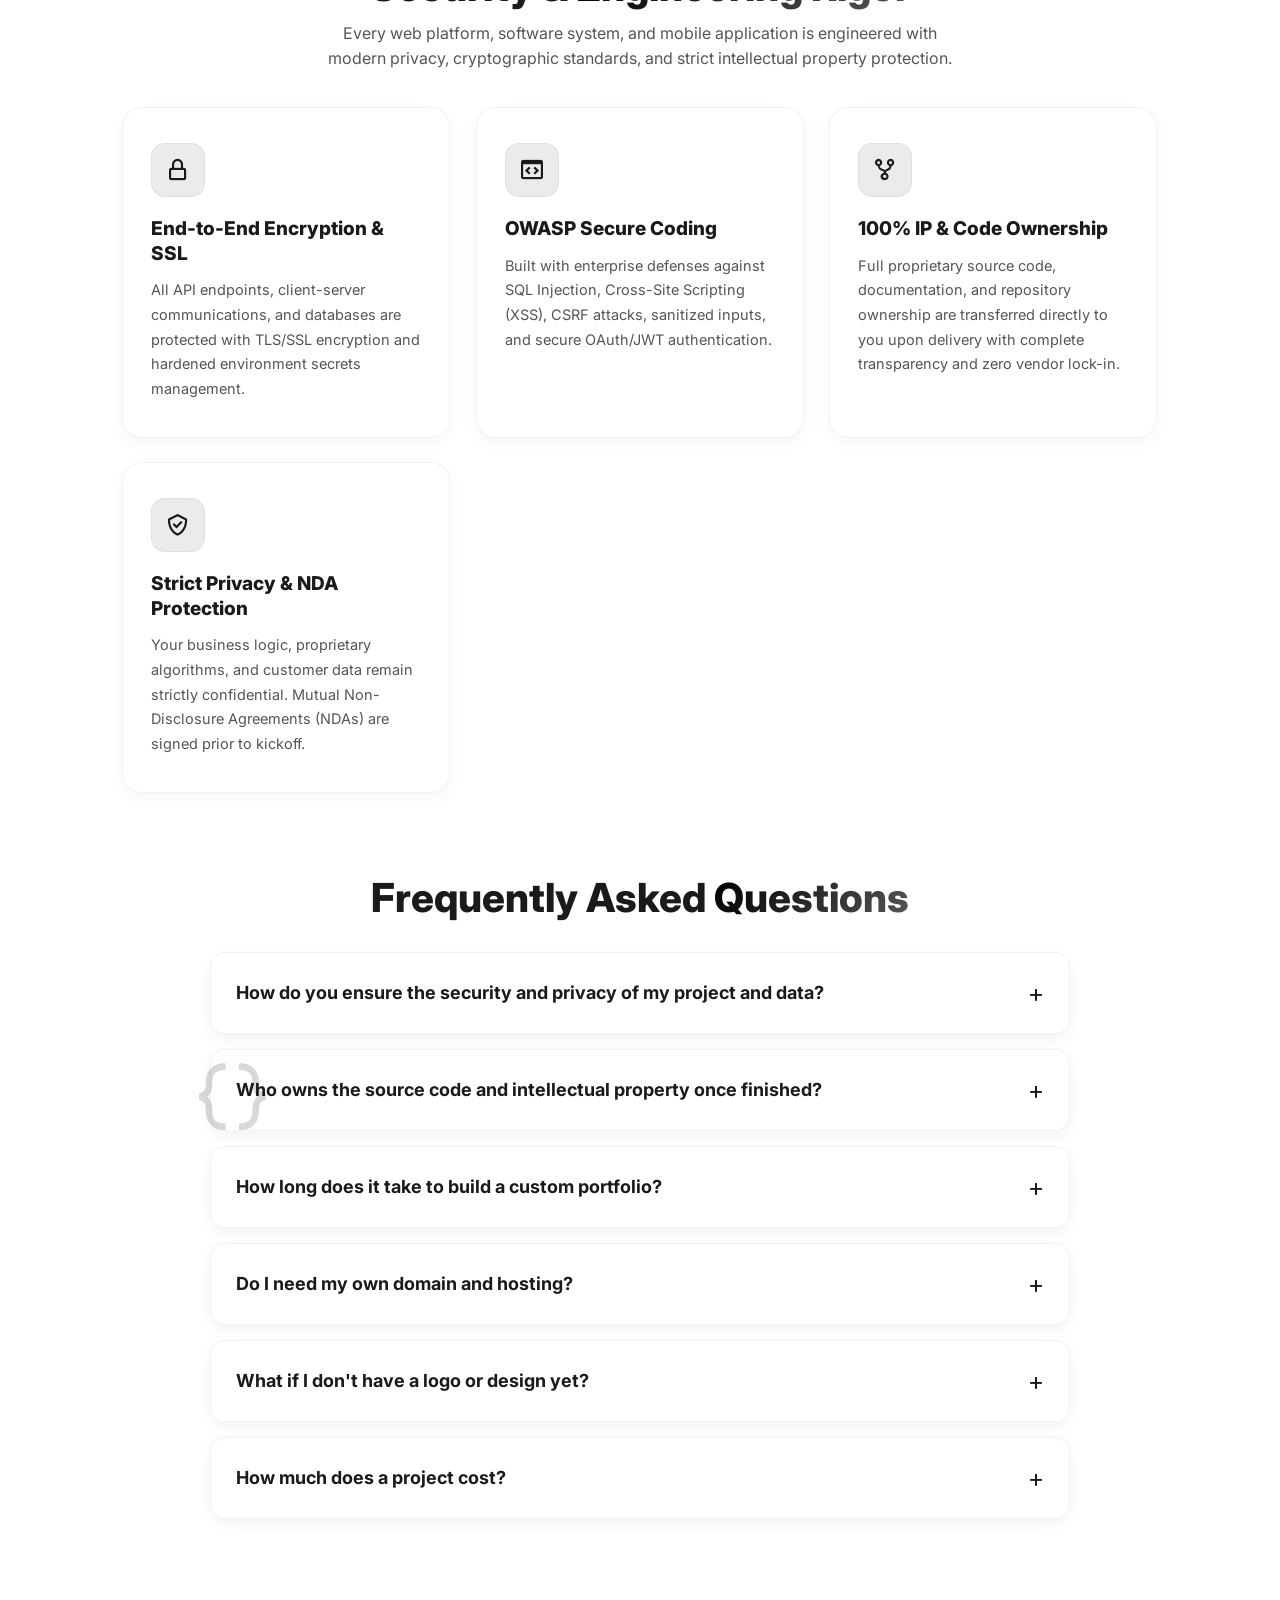
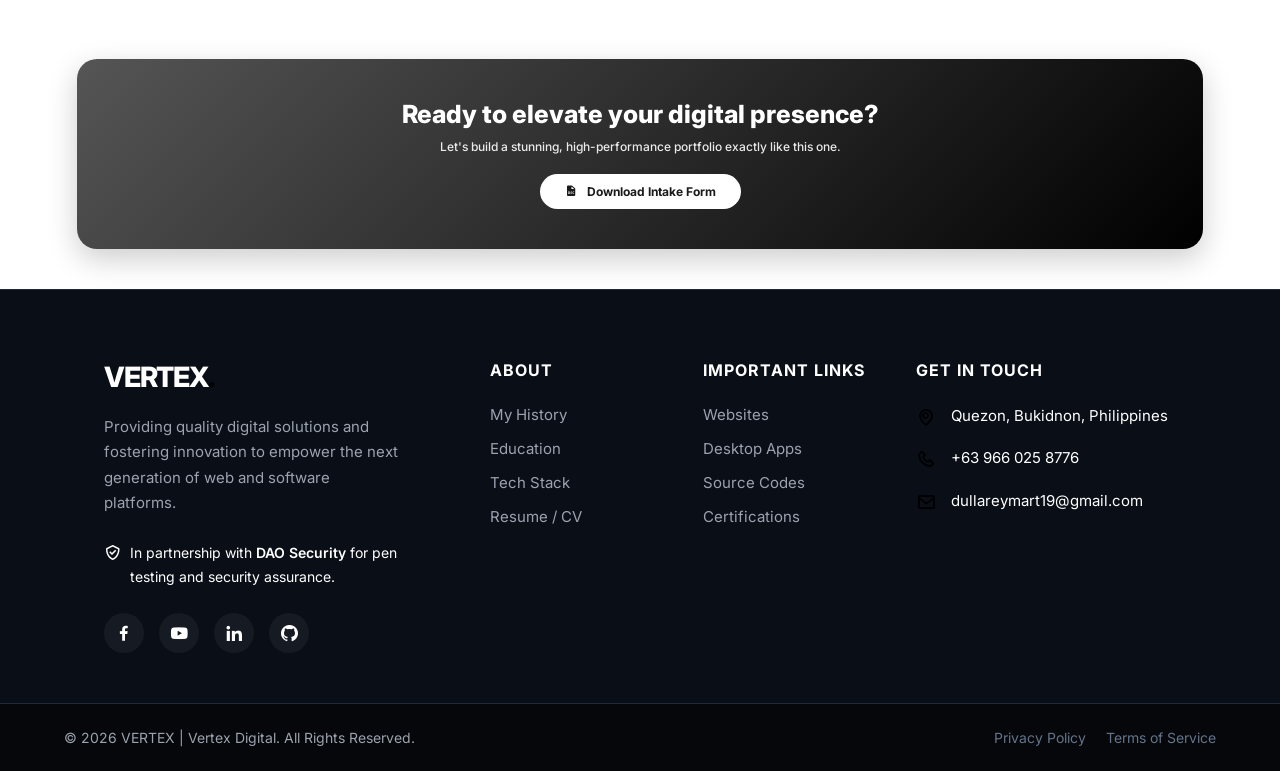
==== commit c56cbb99: "feat: add Dexter AI Assistant to Web Platforms and update portfolio showcase" ====
--- a/index.html
+++ b/index.html
@@ -364,10 +364,10 @@
             <!-- Interactive Category Filter Bar -->
             <div class="project-filter-bar">
                 <button class="filter-btn active" data-filter="all" onclick="filterProjects('all')">
-                    <i class='bx bx-grid-alt'></i> All Projects <span class="filter-count">9</span>
+                    <i class='bx bx-grid-alt'></i> All Projects <span class="filter-count">10</span>
                 </button>
                 <button class="filter-btn" data-filter="web" onclick="filterProjects('web')">
-                    <i class='bx bx-globe'></i> Web Platforms <span class="filter-count">4</span>
+                    <i class='bx bx-globe'></i> Web Platforms <span class="filter-count">5</span>
                 </button>
                 <button class="filter-btn" data-filter="software" onclick="filterProjects('software')">
                     <i class='bx bx-desktop'></i> Premium Software <span class="filter-count">2</span>
@@ -383,6 +383,22 @@
                     <h3 class="category-heading">Web Platforms</h3>
                 </div>
                 <div class="projects-container" style="margin-bottom: 5rem;">
+                    <div class="project-card spotlight-card animate-on-scroll">
+                        <div class="badge-ongoing" style="background: linear-gradient(135deg, #4f46e5, #7c3aed);">AI PLATFORM</div>
+                        <div class="img-wrapper" style="background: var(--card-bg); padding: 0;"><img src="img/dexter-web.jpg" alt="Dexter AI Assistant" loading="lazy" style="object-fit: cover;"></div>
+                        <div class="project-info">
+                            <h4>Dexter AI – Intelligent Workspace Assistant</h4>
+                            <p>Next-Gen Multimodal AI companion powered by Gemini 2.5 Flash & Firebase. Features multi-turn chat memory, vision analysis, live web search, code sandbox runner, voice input & TTS, KaTeX math, and Mermaid diagrams.</p>
+                            <div style="display: flex; gap: 10px; flex-wrap: wrap; margin-top: 1rem;">
+                                <a href="https://dexter-ai-phi.vercel.app" target="_blank" class="view-link" style="margin-top: 0;">
+                                    Live Web App <i class='bx bx-link-external'></i>
+                                </a>
+                                <a href="javascript:void(0);" onclick="openModal('project-dexter-modal')" class="view-link" style="margin-top: 0;">
+                                    View Details <i class='bx bx-window-open'></i>
+                                </a>
+                            </div>
+                        </div>
+                    </div>
                     <div class="project-card spotlight-card animate-on-scroll">
                         <div class="badge-ongoing">ONGOING</div>
                         <div class="img-wrapper"><img src="img/mts-logo.png" alt="Mindanaw Tribal School" loading="lazy"></div>
@@ -476,16 +492,21 @@
                 <div class="shop-grid" style="margin-bottom: 3rem;">
                     <!-- Product 1: dexTer -->
                     <div class="shop-item spotlight-card animate-on-scroll">
-                        <div class="badge-pro">ONLINE AI</div>
-                        <div class="shop-img-box" style="padding: 2rem; background: var(--bg-color);">
-                            <img src="img/dexter_logo.png" alt="dexTer (Online AI)" loading="lazy" style="object-fit: contain; width: 100%; height: 100%; border-radius: 22.5%; box-shadow: var(--shadow);">
+                        <div class="badge-pro" style="background: linear-gradient(135deg, #4f46e5, #7c3aed);">AI WEB & APK</div>
+                        <div class="shop-img-box" style="padding: 1.5rem; background: var(--bg-color);">
+                            <img src="img/dexter-web.jpg" alt="Dexter AI Assistant" loading="lazy" style="object-fit: cover; width: 100%; height: 100%; border-radius: 22.5%; box-shadow: var(--shadow);">
                         </div>
                         <div class="shop-content">
-                            <h3 class="shop-title">dexTer (Online AI)</h3>
-                            <p class="shop-desc">A smart online AI companion designed for complex tasks and quick answers.</p>
-                            <a href="https://www.mediafire.com/file/7enzkcjvcoiu1d9/Dexter_by_Rey_Mart_Dulla.apk/file" target="_blank" class="btn-primary" style="margin-top: 1.5rem; display: block; text-align: center; border-radius: 8px;">
-                                <i class='bx bx-download'></i> Download APK
-                            </a>
+                            <h3 class="shop-title">Dexter (AI Assistant)</h3>
+                            <p class="shop-desc">Next-Gen Intelligent Workspace Companion with Gemini 2.5 Flash, Multimodal Vision, and Voice. Try the live web platform or download the Android APK.</p>
+                            <div style="display: flex; gap: 8px; flex-direction: column; margin-top: 1.2rem;">
+                                <a href="https://dexter-ai-phi.vercel.app" target="_blank" class="btn-primary" style="display: block; text-align: center; border-radius: 8px;">
+                                    <i class='bx bx-globe'></i> Launch Web App
+                                </a>
+                                <a href="https://www.mediafire.com/file/7enzkcjvcoiu1d9/Dexter_by_Rey_Mart_Dulla.apk/file" target="_blank" class="btn-outline" style="display: block; text-align: center; border-radius: 8px; padding: 0.6rem 1rem; font-size: 0.85rem;">
+                                    <i class='bx bx-download'></i> Download APK
+                                </a>
+                            </div>
                         </div>
                     </div>
 
@@ -783,6 +804,41 @@
                 <h2>Cafe & Restaurant Pre-Ordering System</h2>
                 <p>This is a modern, high-performance web application built with Next.js and Tailwind CSS. It is designed to streamline the ordering process for cafes and restaurants.</p>
                 <p>Features include a dynamic menu, responsive cart state management, and an intuitive user interface for seamless advance order processing.</p>
+            </div>
+        </div>
+    </div>
+
+    <!-- Dexter AI Assistant Modal -->
+    <div id="project-dexter-modal" class="modal-overlay">
+        <div class="modal-content" style="max-width: 650px;">
+            <button class="close-btn" onclick="closeModal('project-dexter-modal')"><i class='bx bx-x'></i></button>
+            <div class="project-details">
+                <img src="img/dexter-web.jpg" alt="Dexter AI Assistant" style="width: 100%; max-height: 280px; object-fit: cover; border-radius: 12px; margin-bottom: 20px;">
+                <h2>Dexter AI – Intelligent Workspace Companion</h2>
+                <div style="display: flex; gap: 8px; flex-wrap: wrap; margin-bottom: 15px;">
+                    <span style="font-size: 0.75rem; font-weight: 700; padding: 4px 12px; border-radius: 20px; background: rgba(79, 70, 229, 0.15); color: #818cf8; border: 1px solid rgba(79, 70, 229, 0.3);">Gemini 2.5 Flash</span>
+                    <span style="font-size: 0.75rem; font-weight: 700; padding: 4px 12px; border-radius: 20px; background: rgba(16, 185, 129, 0.15); color: #34d399; border: 1px solid rgba(16, 185, 129, 0.3);">Firebase Firestore</span>
+                    <span style="font-size: 0.75rem; font-weight: 700; padding: 4px 12px; border-radius: 20px; background: rgba(168, 85, 247, 0.15); color: #c084fc; border: 1px solid rgba(168, 85, 247, 0.3);">Tailwind CSS</span>
+                    <span style="font-size: 0.75rem; font-weight: 700; padding: 4px 12px; border-radius: 20px; background: rgba(245, 158, 11, 0.15); color: #fbbf24; border: 1px solid rgba(245, 158, 11, 0.3);">Vite PWA</span>
+                </div>
+                <p>Dexter AI is a next-generation workspace companion designed for developers, researchers, and creators. Engineered with modern web standards, it provides real-time multimodal intelligence (images, audio, documents, and code files) powered by Google Gemini 2.5 Flash.</p>
+                <p style="margin-top: 10px;"><strong>Key Capabilities:</strong></p>
+                <ul style="padding-left: 20px; margin-bottom: 15px; line-height: 1.8; color: var(--p-color);">
+                    <li><strong>Real-Time Session Memory:</strong> Cloud Firestore synchronization with search, pin-to-top, and chat renaming.</li>
+                    <li><strong>Google Search Grounding:</strong> Live web search capability seamlessly integrated into AI responses.</li>
+                    <li><strong>Live Code Sandbox:</strong> In-browser executable HTML/SVG/JavaScript preview runner.</li>
+                    <li><strong>Math & Visual Notation:</strong> KaTeX mathematical rendering and Mermaid.js flowcharts.</li>
+                    <li><strong>Voice Input & Custom TTS:</strong> Web Speech API voice dictation and customized text-to-speech with speed control.</li>
+                    <li><strong>Mobile-Optimized Architecture:</strong> Smooth animations, collapsible sidebar drawer, dark/light theme, and markdown export.</li>
+                </ul>
+                <div style="display: flex; gap: 12px; margin-top: 20px; flex-wrap: wrap;">
+                    <a href="https://dexter-ai-phi.vercel.app" target="_blank" class="btn-primary" style="display: inline-flex; align-items: center; gap: 8px; padding: 0.7rem 1.6rem; border-radius: 50px;">
+                        <i class='bx bx-globe'></i> Launch Web App
+                    </a>
+                    <a href="https://github.com/dullareymart19webde/dexter-web-ai" target="_blank" class="btn-outline" style="display: inline-flex; align-items: center; gap: 8px; padding: 0.7rem 1.6rem; border-radius: 50px;">
+                        <i class='bx bxl-github'></i> GitHub Source
+                    </a>
+                </div>
             </div>
         </div>
     </div>
